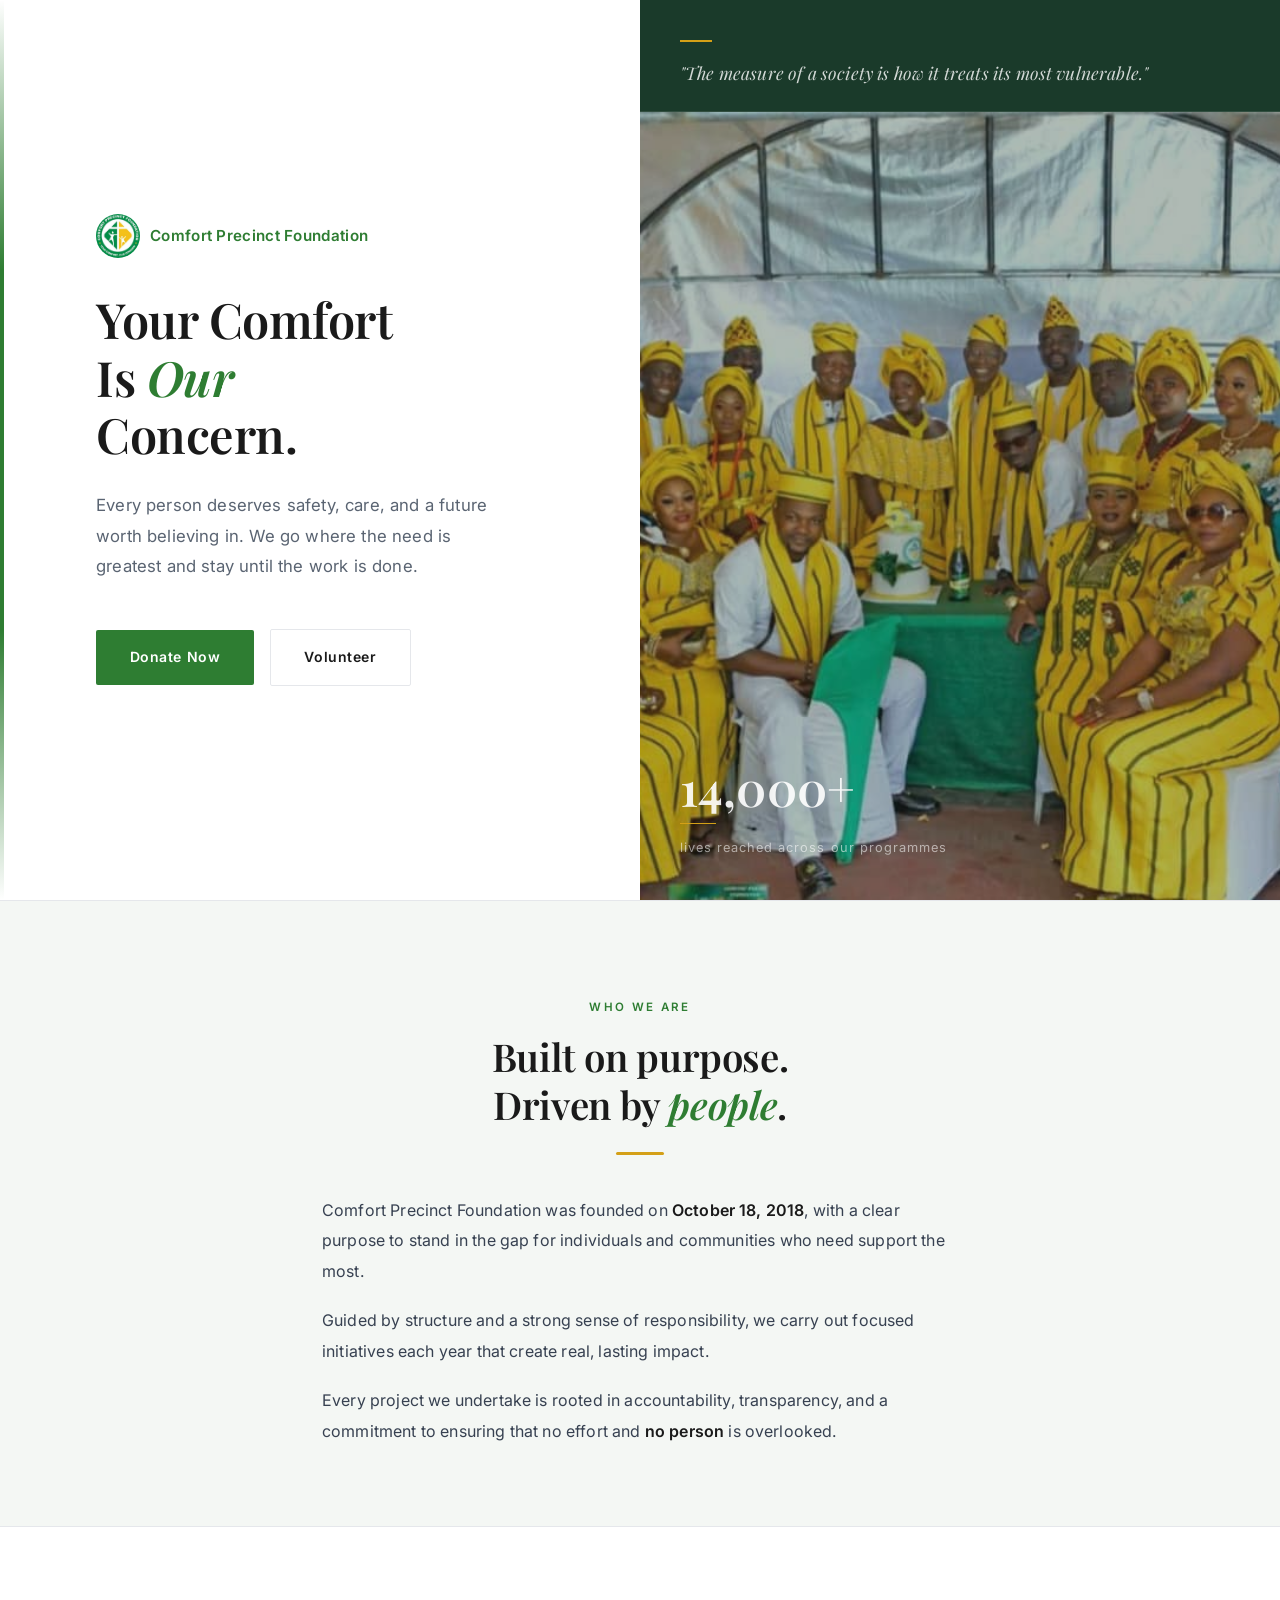
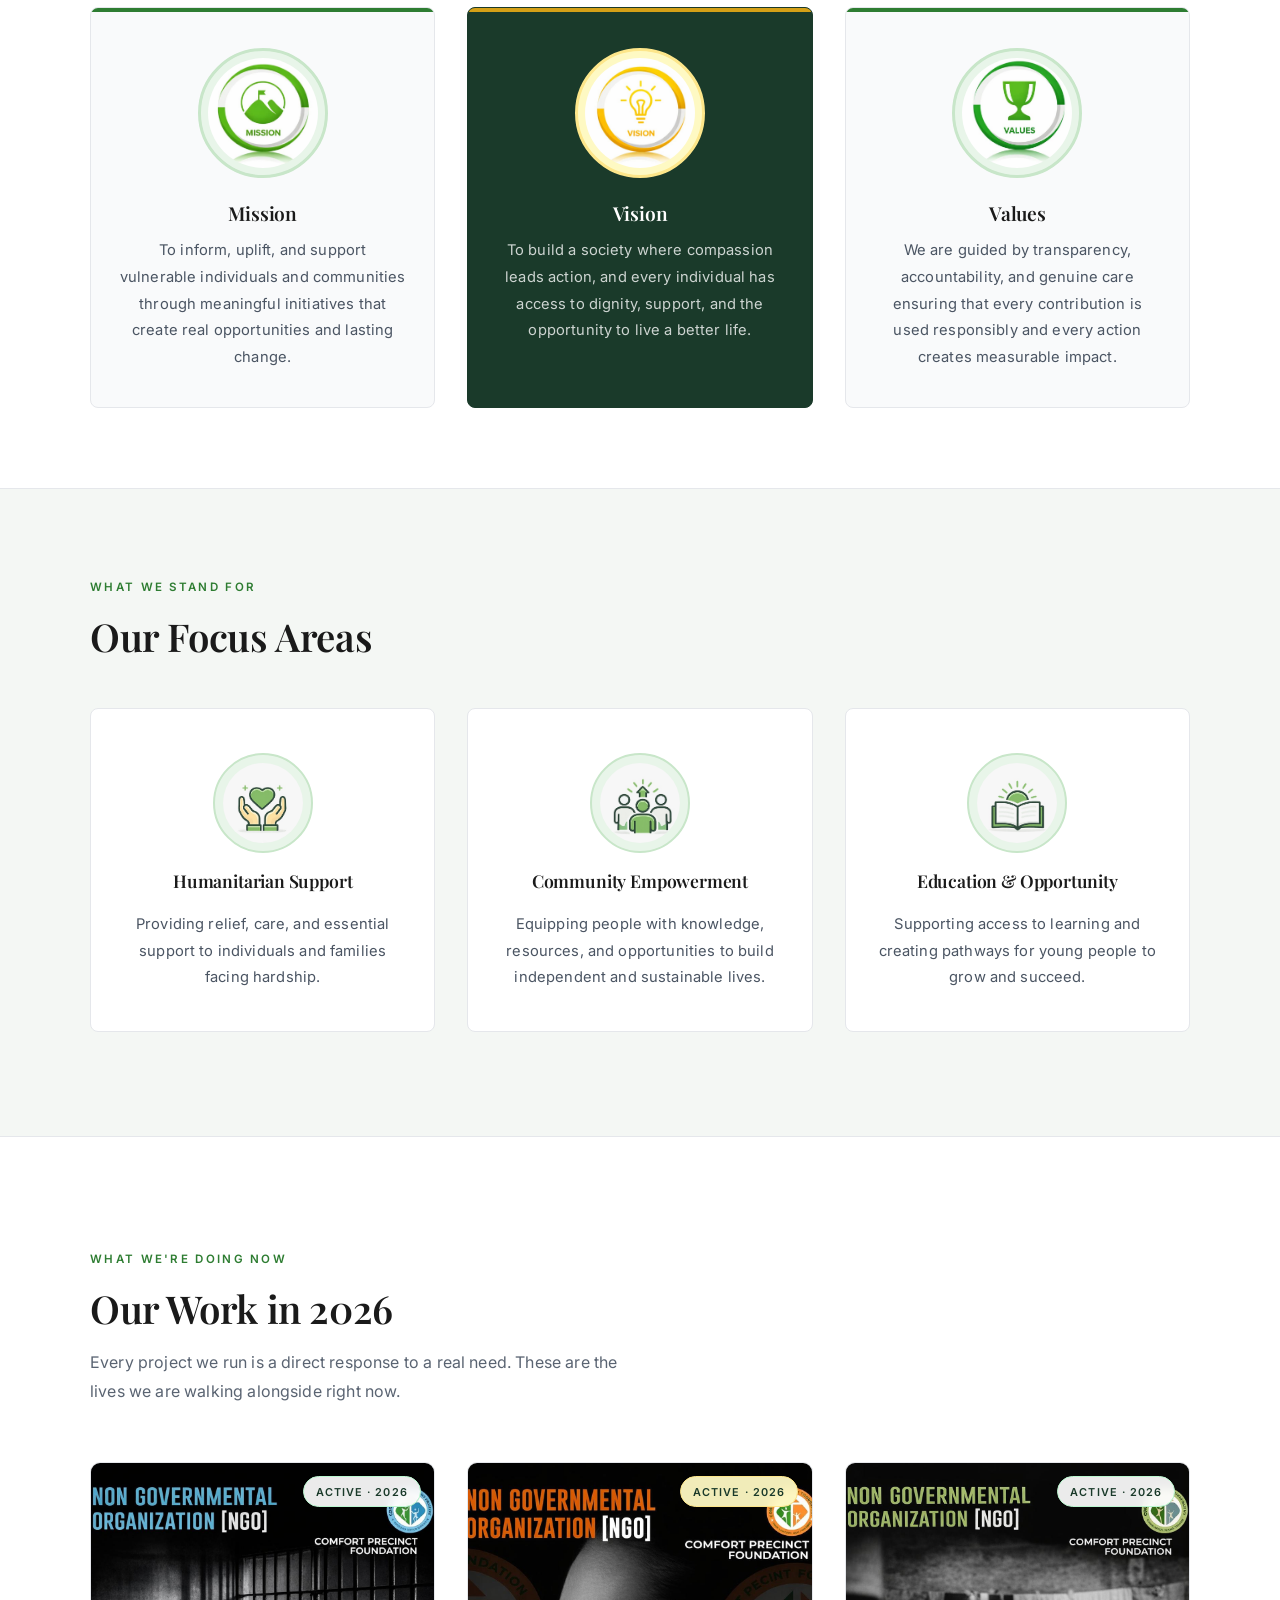
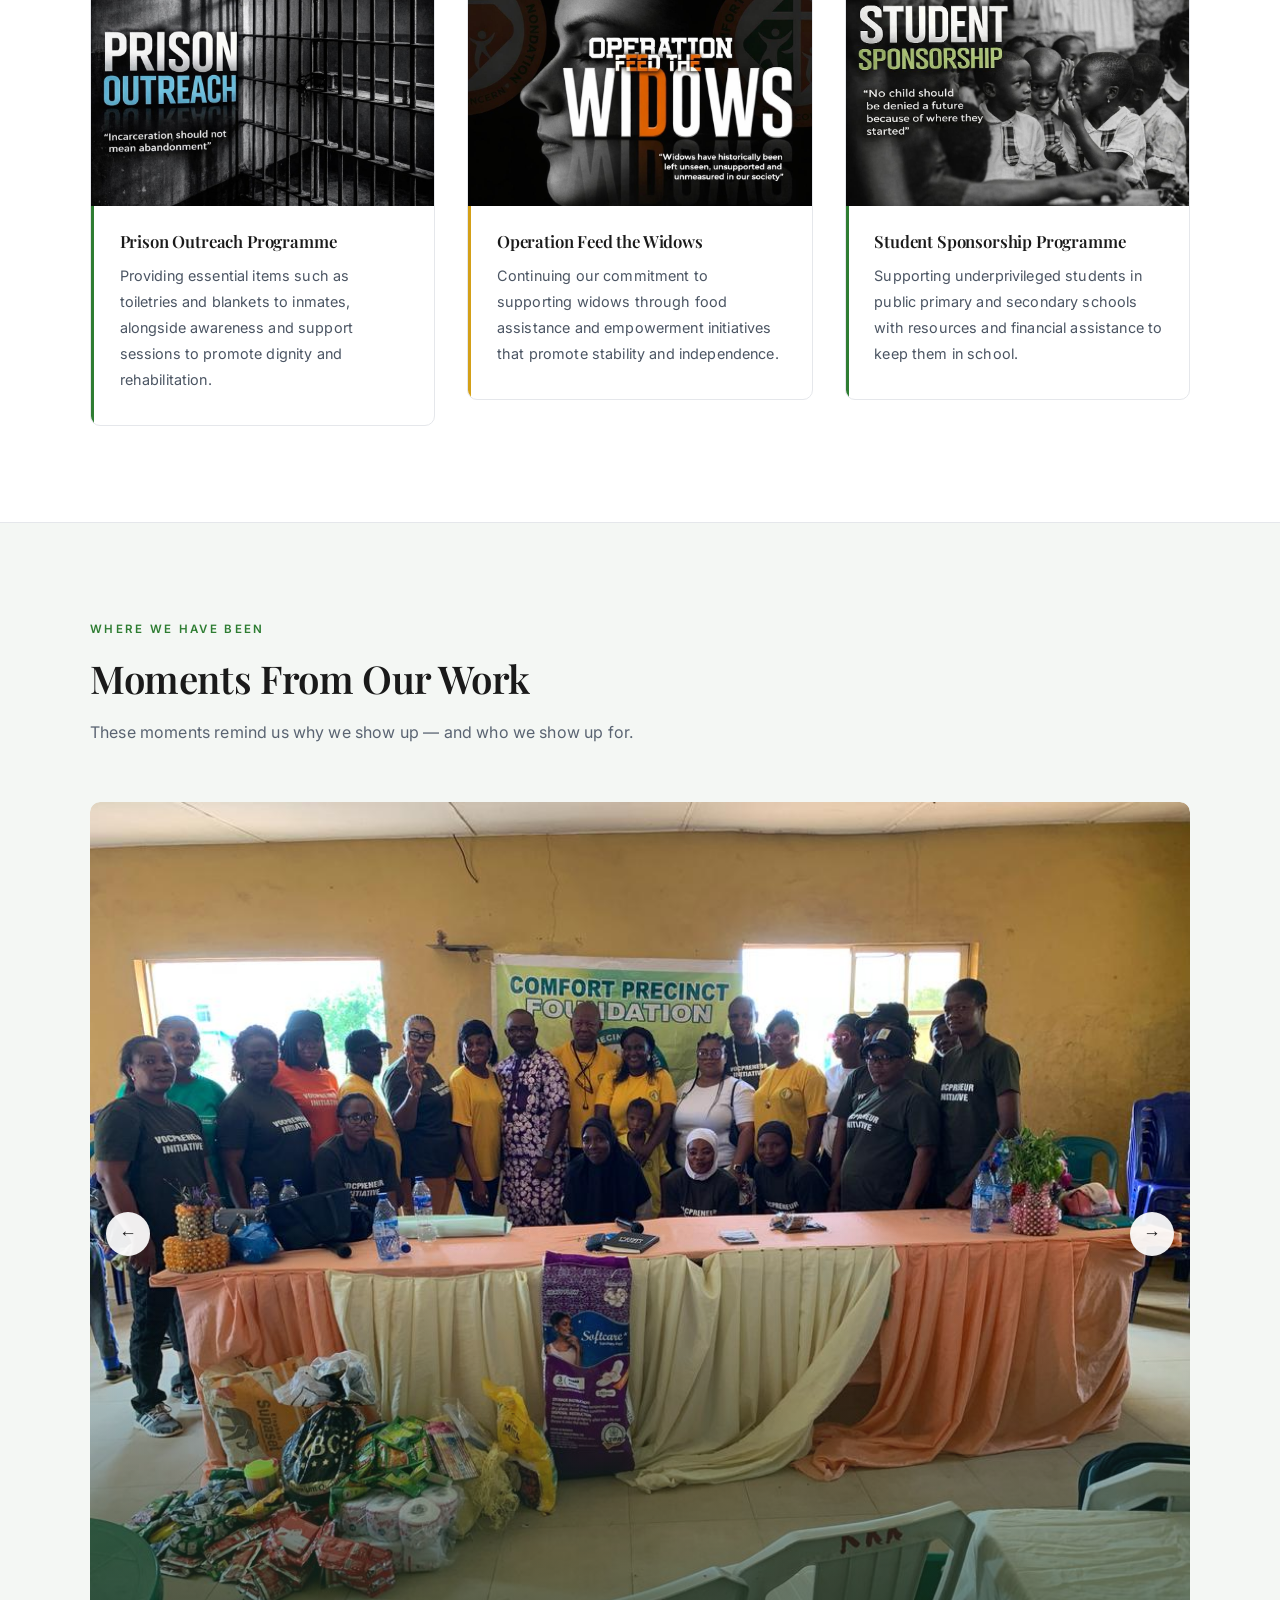
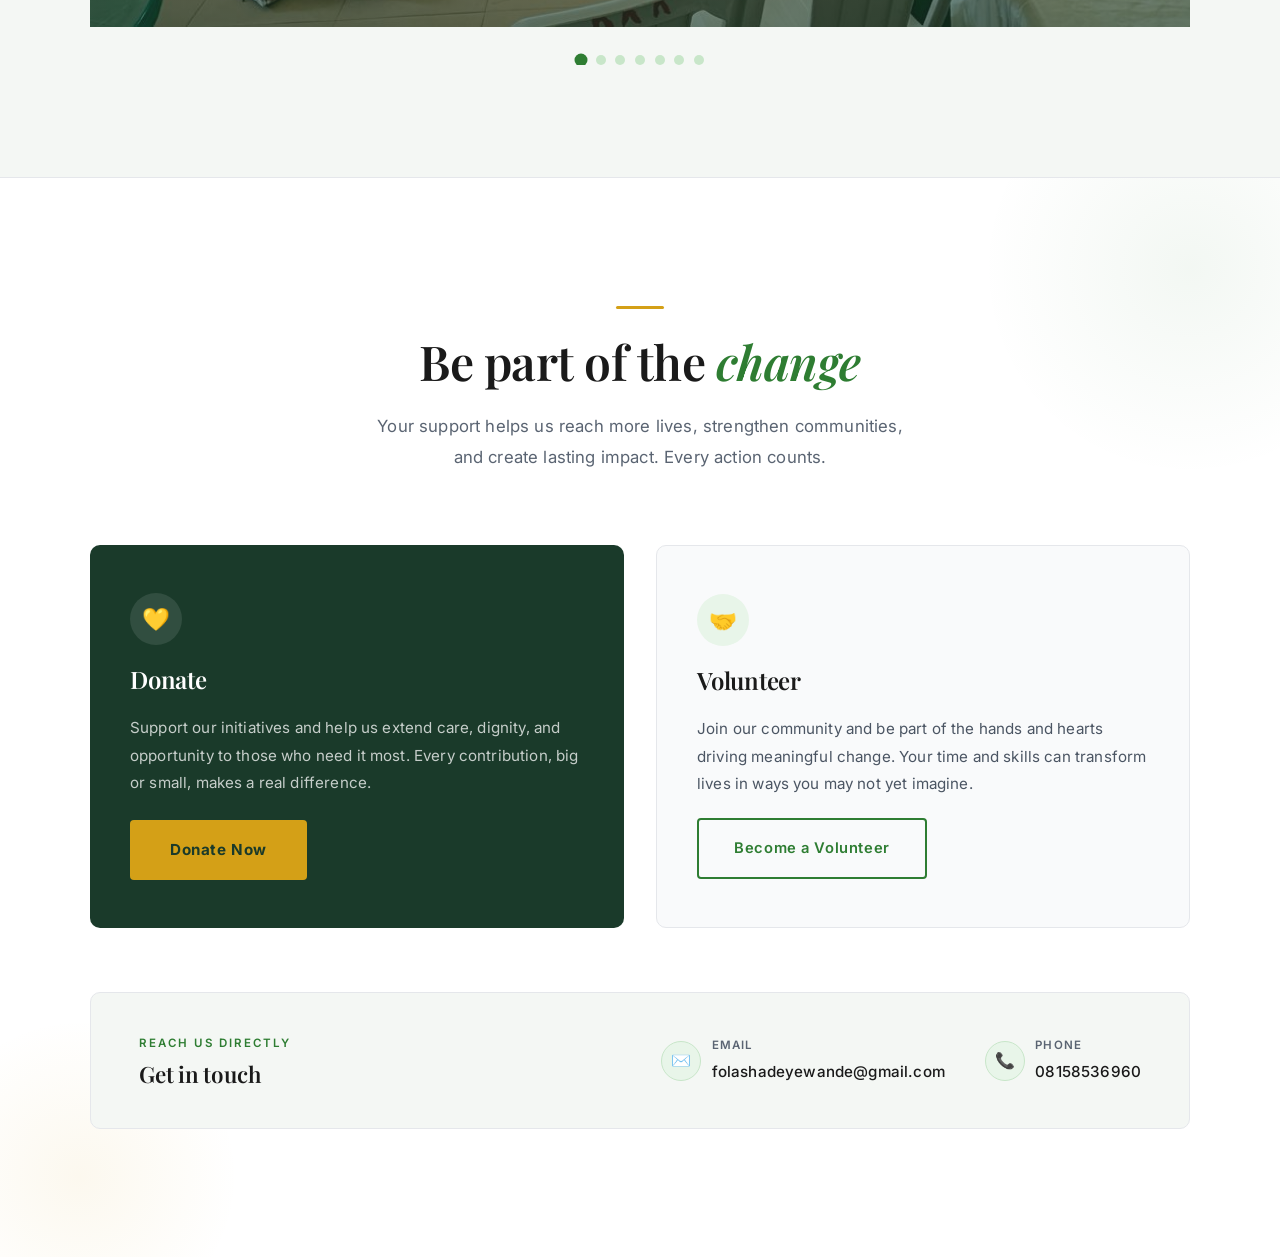
==== index.html @ 4190ee41 "Add files via upload" ====
<!DOCTYPE html>
<html lang="en">
<head>
  <meta charset="UTF-8" />
  <meta name="viewport" content="width=device-width, initial-scale=1.0" />
  <title>Comfort Precinct Organisation</title>

  <!-- Inter for body text (highly readable), Playfair Display for headings -->
  <link href="https://fonts.googleapis.com/css2?family=Inter:wght@300;400;500;600&family=Playfair+Display:wght@400;600&display=swap" rel="stylesheet" />

  <style>

    /* ── RESET ── */
    *, *::before, *::after {
      box-sizing: border-box;
      margin: 0;
      padding: 0;
    }

    /* ── CSS VARIABLES ── */
    :root {
      --cream: #ffffff;
      --charcoal: #1a1a1a;
      --warm-mid: #1a3a2a;
      --terracotta: #2e7d32;
      --terracotta-dark: #1b5e20;
      --muted: #5a6472;
      --border: #e5e7eb;
      --accent-yellow: #d4a017;

      /* Typography scale */
      --font-body: 'Inter', sans-serif;
      --font-heading: 'Playfair Display', serif;
      --body-size: 1rem;
      --body-line: 1.85;
      --body-spacing: 0.01em;
    }

    /* ── BASE TYPOGRAPHY ──
       Global improvement: Inter for all body text,
       better line-height and letter-spacing for readability
    */
    html, body {
      height: 100%;
      font-family: var(--font-body);
      font-size: 16px;
      line-height: var(--body-line);
      letter-spacing: var(--body-spacing);
      background-color: var(--cream);
      color: var(--charcoal);
      -webkit-font-smoothing: antialiased;
      -moz-osx-font-smoothing: grayscale;
    }

    /* All paragraph text across the site */
    p {
      font-family: var(--font-body);
      font-weight: 400;
      line-height: var(--body-line);
      letter-spacing: var(--body-spacing);
    }

    /* All headings keep Playfair for elegance */
    h1, h2, h3, h4 {
      font-family: var(--font-heading);
      line-height: 1.2;
      letter-spacing: -0.01em;
    }


    /* ════════════════════════════════
       HERO SECTION
    ════════════════════════════════ */

    .hero {
      min-height: 100vh;
      display: grid;
      grid-template-columns: 1fr 1fr;
      overflow: hidden;
    }

    .hero__left {
      display: flex;
      flex-direction: column;
      justify-content: center;
      padding: 7rem 5rem 7rem 6rem;
      position: relative;
    }

    .hero__left::before {
      content: '';
      position: absolute;
      top: 0; left: 0;
      width: 4px;
      height: 100%;
      background: linear-gradient(
        to bottom,
        transparent,
        var(--terracotta) 30%,
        var(--terracotta) 70%,
        transparent
      );
    }

    .hero__eyebrow {
      font-family: var(--font-body);
      font-weight: 600;
      font-size: 0.72rem;
      letter-spacing: 0.18em;
      text-transform: uppercase;
      color: var(--terracotta);
      margin-bottom: 1.5rem;
    }

    .hero__headline {
      font-family: var(--font-heading);
      font-weight: 600;
      font-size: clamp(2.2rem, 3.8vw, 3.4rem);
      line-height: 1.18;
      color: var(--charcoal);
      margin-bottom: 1.75rem;
    }

    .hero__headline em {
      font-style: italic;
      color: var(--terracotta);
    }

    .hero__subtext {
      font-family: var(--font-body);
      font-size: 1.05rem;
      font-weight: 400;
      line-height: 1.8;
      color: var(--muted);
      max-width: 420px;
      margin-bottom: 3rem;
    }

    .hero__actions {
      display: flex;
      gap: 1rem;
      flex-wrap: wrap;
      align-items: center;
    }

    .btn {
      display: inline-block;
      font-family: var(--font-body);
      font-weight: 600;
      font-size: 0.875rem;
      letter-spacing: 0.04em;
      text-decoration: none;
      border: none;
      cursor: pointer;
      padding: 0.9rem 2.1rem;
      border-radius: 2px;
      transition: background 0.22s ease, color 0.22s ease, transform 0.18s ease;
    }

    .btn--primary {
      background: var(--terracotta);
      color: #fff;
    }

    .btn--primary:hover {
      background: var(--terracotta-dark);
      transform: translateY(-1px);
    }

    .btn--outline {
      background: transparent;
      color: var(--charcoal);
      border: 1.5px solid var(--border);
    }

    .btn--outline:hover {
      border-color: var(--charcoal);
      transform: translateY(-1px);
    }

    .hero__top {
      display: flex;
      align-items: center;
      gap: 10px;
      margin-bottom: 2rem;
    }

    .hero__logo {
      width: 44px;
      height: 44px;
      object-fit: contain;
      border-radius: 50%;
    }

    .hero__name {
      font-family: var(--font-body);
      font-weight: 600;
      font-size: 0.95rem;
      color: var(--terracotta);
      letter-spacing: 0.02em;
    }

    .hero__right {
      position: relative;
      background: var(--warm-mid);
      overflow: hidden;
      display: flex;
      flex-direction: column;
    }

    .hero__quote {
      position: relative;
      z-index: 3;
      font-family: var(--font-heading);
      font-style: italic;
      font-size: 1.1rem;
      color: rgba(255, 255, 255, 0.8);
      line-height: 1.65;
      padding: 2.5rem 2.5rem 1.5rem 2.5rem;
      border-bottom: 1px solid rgba(255, 255, 255, 0.1);
    }

    .hero__quote::before {
      content: '';
      display: block;
      width: 32px;
      height: 2px;
      background: var(--accent-yellow);
      margin-bottom: 1rem;
    }

    .slider {
      position: relative;
      flex: 1;
      overflow: hidden;
    }

    .slide {
      position: absolute;
      top: 0; left: 0;
      width: 100%;
      height: 100%;
      object-fit: cover;
      opacity: 0;
      transition: opacity 1s ease;
    }

    .slide.active { opacity: 1; }

    .slider::after {
      content: '';
      position: absolute;
      inset: 0;
      background: rgba(26, 58, 42, 0.35);
      z-index: 1;
      pointer-events: none;
    }

    .hero__stat-block {
      position: absolute;
      bottom: 2.5rem;
      left: 2.5rem;
      z-index: 2;
      color: rgba(255, 255, 255, 0.9);
    }

    .hero__stat-number {
      font-family: var(--font-heading);
      font-size: 3rem;
      font-weight: 600;
      line-height: 1;
      display: block;
    }

    .hero__stat-divider {
      width: 36px;
      height: 1.5px;
      background: var(--accent-yellow);
      margin: 0.75rem 0;
    }

    .hero__stat-label {
      font-family: var(--font-body);
      font-size: 0.8rem;
      font-weight: 400;
      letter-spacing: 0.08em;
      color: rgba(255, 255, 255, 0.55);
      display: block;
    }

    @media (max-width: 860px) {
      .hero { grid-template-columns: 1fr; grid-template-rows: auto auto; }
      .hero__left { padding: 5rem 2rem 3.5rem 2.5rem; order: 2; }
      .hero__left::before {
        width: 100%; height: 3px; top: 0;
        background: linear-gradient(to right, transparent, var(--terracotta) 30%, var(--terracotta) 70%, transparent);
      }
      .hero__right { order: 1; min-height: 380px; max-height: 480px; }
      .hero__stat-number { font-size: 2.2rem; }
    }

    @media (max-width: 480px) {
      .hero__left { padding: 3.5rem 1.5rem 3rem 1.75rem; }
      .hero__actions { flex-direction: column; align-items: flex-start; }
      .btn { width: 100%; text-align: center; }
      .hero__right { min-height: 300px; max-height: 360px; }
    }

    @keyframes fadeUp {
      from { opacity: 0; transform: translateY(18px); }
      to   { opacity: 1; transform: translateY(0); }
    }

    .hero__eyebrow  { animation: fadeUp 0.6s ease both; animation-delay: 0.1s; }
    .hero__headline { animation: fadeUp 0.6s ease both; animation-delay: 0.25s; }
    .hero__subtext  { animation: fadeUp 0.6s ease both; animation-delay: 0.4s; }
    .hero__actions  { animation: fadeUp 0.6s ease both; animation-delay: 0.55s; }


    /* ════════════════════════════════
       ABOUT SECTION
    ════════════════════════════════ */

    .about {
      background-color: #f4f7f4;
      border-top: 1px solid var(--border);
    }

    .about__eyebrow {
      font-family: var(--font-body);
      font-weight: 600;
      font-size: 0.72rem;
      letter-spacing: 0.2em;
      text-transform: uppercase;
      color: var(--terracotta);
      margin-bottom: 0.85rem;
    }

    .about__heading {
      font-family: var(--font-heading);
      font-weight: 600;
      font-size: clamp(1.8rem, 3vw, 2.5rem);
      line-height: 1.25;
      color: var(--charcoal);
      margin-bottom: 1.5rem;
    }

    .about__heading em {
      font-style: italic;
      color: var(--terracotta);
    }

    .about__intro-block {
      max-width: 700px;
      margin: 0 auto;
      padding: 6rem 2rem 5rem;
      text-align: center;
    }

    .about__intro-divider {
      width: 48px;
      height: 3px;
      background: var(--accent-yellow);
      margin: 0 auto 2.5rem;
      border-radius: 2px;
    }

    .about__intro-text {
      display: flex;
      flex-direction: column;
      gap: 1.2rem;
      text-align: left;
    }

    .about__intro-text p {
      font-size: 1rem;
      font-weight: 400;
      line-height: 1.9;
      color: #374151;
    }

    .about__intro-text strong {
      font-weight: 600;
      color: var(--charcoal);
    }

    .about__mvv-block {
      background-color: #ffffff;
      border-top: 1px solid var(--border);
      border-bottom: 1px solid var(--border);
      padding: 5rem 4rem;
    }

    .about__mvv-grid {
      max-width: 1100px;
      margin: 0 auto;
      display: grid;
      grid-template-columns: repeat(3, 1fr);
      gap: 2rem;
      align-items: stretch;
    }

    .about__mvv-card {
      display: flex;
      flex-direction: column;
      align-items: center;
      text-align: center;
      background-color: #f9fafb;
      border: 1px solid var(--border);
      border-radius: 8px;
      overflow: hidden;
      padding-bottom: 2.25rem;
      transition: border-color 0.22s ease, transform 0.22s ease, box-shadow 0.22s ease;
    }

    .about__mvv-card:hover {
      border-color: var(--terracotta);
      transform: translateY(-4px);
      box-shadow: 0 8px 24px rgba(46, 125, 50, 0.08);
    }

    .about__mvv-card::before {
      content: '';
      display: block;
      height: 4px;
      background: var(--terracotta);
      width: 100%;
      flex-shrink: 0;
    }

    .about__mvv-card--featured {
      background-color: #1a3a2a;
      border-color: #1a3a2a;
    }

    .about__mvv-card--featured::before { background: var(--accent-yellow); }

    .about__mvv-card--featured .about__mvv-title { color: #ffffff; }

    .about__mvv-card--featured .about__mvv-text {
      color: rgba(255, 255, 255, 0.78);
    }

    .about__card-icon-wrap {
      width: 130px;
      height: 130px;
      border-radius: 50%;
      background-color: #e8f5e9;
      border: 3px solid #c8e6c9;
      display: flex;
      align-items: center;
      justify-content: center;
      flex-shrink: 0;
      overflow: hidden;
      margin-top: 2.25rem;
      margin-bottom: 1.5rem;
      animation: iconFloat 3.5s ease-in-out infinite;
    }

    .about__mvv-card--featured .about__card-icon-wrap {
      background-color: #fef9c3;
      border-color: #fde68a;
    }

    .about__mvv-card:nth-child(1) .about__card-icon-wrap { animation-delay: 0s; }
    .about__mvv-card:nth-child(2) .about__card-icon-wrap { animation-delay: 0.6s; }
    .about__mvv-card:nth-child(3) .about__card-icon-wrap { animation-delay: 1.2s; }

    .about__icon-img {
      width: 110px;
      height: 110px;
      object-fit: cover;
      border-radius: 50%;
      display: block;
    }

    .about__mvv-title {
      font-family: var(--font-heading);
      font-weight: 600;
      font-size: 1.2rem;
      color: var(--charcoal);
      margin-bottom: 0.75rem;
      padding: 0 1.75rem;
    }

    .about__mvv-text {
      font-family: var(--font-body);
      font-size: 0.92rem;
      font-weight: 400;
      line-height: 1.82;
      color: #4b5563;
      padding: 0 1.75rem;
    }

    .about__sectors-block {
      padding: 5.5rem 4rem 6.5rem;
    }

    .about__sectors-header {
      max-width: 1100px;
      margin: 0 auto 3rem;
    }

    .about__sectors-grid {
      max-width: 1100px;
      margin: 0 auto;
      display: grid;
      grid-template-columns: repeat(3, 1fr);
      gap: 2rem;
    }

    .about__sector-card {
      display: flex;
      flex-direction: column;
      align-items: center;
      text-align: center;
      gap: 1.1rem;
      padding: 2.75rem 2rem 2.5rem;
      background-color: #ffffff;
      border: 1px solid var(--border);
      border-radius: 8px;
      transition: border-color 0.22s ease, transform 0.22s ease, box-shadow 0.22s ease;
    }

    .about__sector-card:hover {
      border-color: var(--terracotta);
      transform: translateY(-4px);
      box-shadow: 0 8px 24px rgba(46, 125, 50, 0.08);
    }

    .about__sector-icon-wrap {
      width: 100px;
      height: 100px;
      border-radius: 50%;
      background-color: #e8f5e9;
      border: 2px solid #c8e6c9;
      display: flex;
      align-items: center;
      justify-content: center;
      flex-shrink: 0;
      overflow: hidden;
      animation: iconFloat 3.5s ease-in-out infinite;
    }

    .about__sector-card:nth-child(1) .about__sector-icon-wrap { animation-delay: 0s; }
    .about__sector-card:nth-child(2) .about__sector-icon-wrap { animation-delay: 0.7s; }
    .about__sector-card:nth-child(3) .about__sector-icon-wrap { animation-delay: 1.4s; }

    .about__sector-img {
      width: 80px;
      height: 80px;
      object-fit: cover;
      border-radius: 50%;
    }

    .about__sector-title {
      font-family: var(--font-heading);
      font-weight: 600;
      font-size: 1.1rem;
      color: var(--charcoal);
      line-height: 1.3;
    }

    .about__sector-text {
      font-family: var(--font-body);
      font-size: 0.92rem;
      font-weight: 400;
      line-height: 1.82;
      color: #4b5563;
    }

    @keyframes iconFloat {
      0%   { transform: translateY(0px); }
      50%  { transform: translateY(-8px); }
      100% { transform: translateY(0px); }
    }

    @media (max-width: 900px) {
      .about__mvv-block     { padding: 4rem 2rem; }
      .about__mvv-grid      { grid-template-columns: 1fr; gap: 1.5rem; }
      .about__sectors-block { padding: 4rem 2rem 5rem; }
      .about__sectors-grid  { grid-template-columns: 1fr; gap: 1.5rem; }
      .about__intro-block   { padding: 4rem 1.5rem 3.5rem; }
      .about__sector-card   { align-items: flex-start; text-align: left; }
    }

    @media (max-width: 480px) {
      .about__mvv-block     { padding: 3rem 1.25rem; }
      .about__sectors-block { padding: 3rem 1.25rem 4rem; }
      .about__intro-block   { padding: 3rem 1.25rem; }
      .about__mvv-card      { border-radius: 6px; }
      .about__sector-card   { padding: 2rem 1.5rem; }
      .about__card-icon-wrap { width: 110px; height: 110px; }
      .about__icon-img       { width: 90px; height: 90px; }
    }


    /* ════════════════════════════════
       PROJECTS SECTION
    ════════════════════════════════ */

    .projects__inner {
      max-width: 1100px;
      margin: 0 auto;
    }

    .projects__eyebrow {
      font-family: var(--font-body);
      font-weight: 600;
      font-size: 0.72rem;
      letter-spacing: 0.2em;
      text-transform: uppercase;
      color: var(--terracotta);
      margin-bottom: 0.85rem;
    }

    .projects__heading {
      font-family: var(--font-heading);
      font-weight: 600;
      font-size: clamp(1.8rem, 3vw, 2.5rem);
      line-height: 1.25;
      color: var(--charcoal);
      margin-bottom: 1rem;
    }

    .projects__intro {
      font-family: var(--font-body);
      font-size: 1rem;
      font-weight: 400;
      line-height: 1.8;
      color: var(--muted);
      max-width: 560px;
    }

    .projects__header,
    .projects__past-header {
      margin-bottom: 3.5rem;
    }

    .projects__current {
      background-color: var(--cream);
      padding: 7rem 4rem 6rem;
      border-top: 1px solid var(--border);
    }

    .projects__grid {
      display: grid;
      grid-template-columns: repeat(3, 1fr);
      gap: 2rem;
      align-items: start;
    }

    .project-card {
      display: flex;
      flex-direction: column;
      border-radius: 10px;
      overflow: hidden;
      border: 1px solid var(--border);
      background-color: #ffffff;
      transition: transform 0.25s ease, box-shadow 0.25s ease;
    }

    .project-card:hover {
      transform: translateY(-6px);
      box-shadow: 0 16px 40px rgba(0, 0, 0, 0.12);
    }

    .project-card__poster-wrap {
      position: relative;
      width: 100%;
      aspect-ratio: 1 / 1;
      overflow: hidden;
    }

    .project-card__poster {
      width: 100%;
      height: 100%;
      object-fit: cover;
      object-position: top center;
      display: block;
      transition: transform 0.4s ease;
    }

    .project-card:hover .project-card__poster { transform: scale(1.04); }

    .project-card__badge {
      position: absolute;
      top: 0.85rem;
      right: 0.85rem;
      font-family: var(--font-body);
      font-size: 0.68rem;
      font-weight: 600;
      letter-spacing: 0.1em;
      text-transform: uppercase;
      color: #1a3a2a;
      background-color: rgba(255, 255, 255, 0.92);
      border: 1.5px solid #bbf7d0;
      padding: 0.28rem 0.75rem;
      border-radius: 20px;
      backdrop-filter: blur(4px);
    }

    .project-card__badge--yellow {
      color: #1a3a2a;
      background-color: rgba(254, 249, 195, 0.95);
      border-color: #fde68a;
    }

    .project-card__caption {
      padding: 1.5rem 1.6rem 2rem;
      display: flex;
      flex-direction: column;
      gap: 0.65rem;
      border-left: 3px solid var(--terracotta);
    }

    .project-card--featured .project-card__caption {
      border-left-color: var(--accent-yellow);
    }

    .project-card__title {
      font-family: var(--font-heading);
      font-weight: 600;
      font-size: 1.05rem;
      line-height: 1.35;
      color: var(--charcoal);
    }

    .project-card__desc {
      font-family: var(--font-body);
      font-size: 0.9rem;
      font-weight: 400;
      line-height: 1.8;
      color: #4b5563;
    }

    .projects__past {
      background-color: #f4f7f4;
      padding: 6rem 4rem 7rem;
      border-top: 1px solid var(--border);
    }

    .past-slider {
      position: relative;
      overflow: hidden;
      border-radius: 10px;
    }

    .past-slider__track {
      display: flex;
      transition: transform 0.6s cubic-bezier(0.4, 0, 0.2, 1);
    }

    .past-slide {
      min-width: 100%;
      display: flex;
      flex-direction: column;
    }

    .past-slide__img-wrap {
  width: 100%;
  height: 0;
  padding-bottom: 75%; /* 4:3 ratio — adjusts height relative to width */
  overflow: hidden;
  border-radius: 10px 10px 0 0;
  position: relative;
}

    .past-slide__img-wrap::after {
      content: '';
      position: absolute;
      inset: 0;
      background: linear-gradient(to bottom, transparent 50%, rgba(26, 58, 42, 0.6) 100%);
    }

    .past-slide__img {
  position: absolute;
  top: 0;
  left: 0;
  width: 100%;
  height: 100%;
  object-fit: cover;
  object-position: center center;
  display: block;
  transition: transform 0.6s ease;
}

    .past-slide:hover .past-slide__img { transform: scale(1.03); }

    .past-slide__caption {
      background-color: #ffffff;
      border: 1px solid var(--border);
      border-top: none;
      border-radius: 0 0 10px 10px;
      padding: 1.5rem 2rem;
      font-family: var(--font-heading);
      font-style: italic;
      font-size: 1rem;
      line-height: 1.7;
      color: #374151;
      text-align: center;
    }

    .past-slide__caption::before {
      content: '"';
      font-size: 2.5rem;
      line-height: 0;
      vertical-align: -0.6rem;
      color: var(--accent-yellow);
      margin-right: 0.3rem;
      font-family: var(--font-heading);
    }

    .past-slider__dots {
      display: flex;
      justify-content: center;
      gap: 0.6rem;
      margin-top: 1.75rem;
    }

    .past-dot {
      width: 10px;
      height: 10px;
      border-radius: 50%;
      border: none;
      background-color: #c8e6c9;
      cursor: pointer;
      transition: background-color 0.22s ease, transform 0.22s ease;
      padding: 0;
    }

    .past-dot.active {
      background-color: var(--terracotta);
      transform: scale(1.3);
    }

   .past-slider__arrow {
    position: absolute;
    top: 50%;
    transform: translateY(-50%);
      width: 44px;
      height: 44px;
      border-radius: 50%;
      border: none;
      background-color: rgba(255, 255, 255, 0.92);
      color: var(--charcoal);
      font-size: 1.1rem;
      cursor: pointer;
      display: flex;
      align-items: center;
      justify-content: center;
      box-shadow: 0 2px 12px rgba(0, 0, 0, 0.12);
      transition: background-color 0.2s ease, transform 0.2s ease;
      z-index: 2;
    }

   .past-slider__arrow:hover {
  background-color: var(--terracotta);
  color: #ffffff;
  transform: translateY(-50%) scale(1.08);
}

    .past-slider__arrow--prev { left: 1rem; }
    .past-slider__arrow--next { right: 1rem; }

    @media (max-width: 860px) {
  .projects__current { padding: 5rem 2.5rem 4rem; }
  .projects__past    { padding: 4rem 2.5rem 5rem; }
  .projects__grid    { grid-template-columns: 1fr 1fr; gap: 1.5rem; }
  /* padding-bottom controls the ratio — no fixed height needed */
  .past-slide__img-wrap { padding-bottom: 70%; }
}

@media (max-width: 600px) {
  .projects__current { padding: 4rem 1.5rem 3rem; }
  .projects__past    { padding: 3.5rem 1.5rem 4rem; }
  .projects__grid    { grid-template-columns: 1fr; }
  .past-slide__img-wrap { padding-bottom: 80%; }
  .past-slide__caption  { font-size: 0.92rem; padding: 1.25rem; }
  .past-slider__arrow   { display: none; }
}


    /* ════════════════════════════════
       CTA SECTION — "Be part of the change"
       Final section of the homepage.
       Warm, human, clear invitation to act.
    ════════════════════════════════ */

    .cta {
      background-color: #ffffff;
      border-top: 1px solid var(--border);
      padding: 8rem 4rem;
      position: relative;
      overflow: hidden;
    }

    /*
      Subtle background shape — a very soft green circle
      in the top-right corner. Adds warmth without distraction.
    */
    .cta::before {
      content: '';
      position: absolute;
      top: -120px;
      right: -120px;
      width: 420px;
      height: 420px;
      border-radius: 50%;
      background: radial-gradient(circle, rgba(46, 125, 50, 0.06) 0%, transparent 70%);
      pointer-events: none;
    }

    /* Second soft shape — bottom left */
    .cta::after {
      content: '';
      position: absolute;
      bottom: -80px;
      left: -80px;
      width: 320px;
      height: 320px;
      border-radius: 50%;
      background: radial-gradient(circle, rgba(212, 160, 23, 0.07) 0%, transparent 70%);
      pointer-events: none;
    }

    .cta__inner {
      max-width: 1100px;
      margin: 0 auto;
      position: relative;
      z-index: 1;
    }

    /* ── TOP: Headline and intro ── */
    .cta__header {
      text-align: center;
      margin-bottom: 4.5rem;
    }

    /* Yellow bar above headline — matches other section dividers */
    .cta__divider {
      width: 48px;
      height: 3px;
      background: var(--accent-yellow);
      margin: 0 auto 1.5rem;
      border-radius: 2px;
    }

    .cta__headline {
      font-family: var(--font-heading);
      font-weight: 600;
      font-size: clamp(2rem, 4vw, 3rem);
      line-height: 1.2;
      color: var(--charcoal);
      margin-bottom: 1.25rem;
    }

    /* "change" in green italic — ties to site's voice */
    .cta__headline em {
      font-style: italic;
      color: var(--terracotta);
    }

    .cta__subtext {
      font-family: var(--font-body);
      font-size: 1.05rem;
      font-weight: 400;
      line-height: 1.85;
      color: var(--muted);
      max-width: 540px;
      margin: 0 auto;
    }

    /* ── ACTION BLOCKS: Donate + Volunteer ── */
    .cta__actions {
      display: grid;
      grid-template-columns: 1fr 1fr;
      gap: 2rem;
      margin-bottom: 4rem;
    }

    /* Base action block */
    .cta__block {
      border-radius: 10px;
      padding: 3rem 2.5rem;
      display: flex;
      flex-direction: column;
      gap: 1.25rem;
      transition: transform 0.25s ease, box-shadow 0.25s ease;
    }

    .cta__block:hover {
      transform: translateY(-4px);
      box-shadow: 0 12px 32px rgba(0, 0, 0, 0.09);
    }

    /*
      DONATE block — dark green background.
      Most visually prominent — this is the primary action.
    */
    .cta__block--donate {
      background-color: var(--warm-mid);
      border: none;
    }

    .cta__block--donate .cta__block-icon {
      background-color: rgba(255, 255, 255, 0.1);
      color: var(--accent-yellow);
    }

    .cta__block--donate .cta__block-title {
      color: #ffffff;
    }

    .cta__block--donate .cta__block-text {
      color: rgba(255, 255, 255, 0.75);
    }

    /*
      VOLUNTEER block — light card with green border.
      Secondary action — supportive, not competing.
    */
    .cta__block--volunteer {
      background-color: #f9fafb;
      border: 1.5px solid var(--border);
    }

    .cta__block--volunteer .cta__block-icon {
      background-color: #e8f5e9;
      color: var(--terracotta);
    }

    .cta__block--volunteer .cta__block-title {
      color: var(--charcoal);
    }

    .cta__block--volunteer .cta__block-text {
      color: #4b5563;
    }

    /* Icon badge at the top of each block */
    .cta__block-icon {
      width: 52px;
      height: 52px;
      border-radius: 50%;
      display: flex;
      align-items: center;
      justify-content: center;
      font-size: 1.4rem;
      flex-shrink: 0;
    }

    .cta__block-title {
      font-family: var(--font-heading);
      font-weight: 600;
      font-size: 1.5rem;
      line-height: 1.2;
    }

    .cta__block-text {
      font-family: var(--font-body);
      font-size: 0.95rem;
      font-weight: 400;
      line-height: 1.82;
      flex-grow: 1;
    }

    /* ── CTA BUTTONS ── */

    /* Donate button — large, bold, strong green */
    .cta__btn-donate {
      display: inline-block;
      font-family: var(--font-body);
      font-weight: 700;
      font-size: 0.95rem;
      letter-spacing: 0.04em;
      text-decoration: none;
      text-align: center;
      padding: 1rem 2.5rem;
      border-radius: 4px;
      border: none;
      cursor: pointer;
      background-color: var(--accent-yellow);
      color: #1a3a2a;
      align-self: flex-start;
      transition: background-color 0.22s ease, transform 0.18s ease, box-shadow 0.22s ease;
    }

    .cta__btn-donate:hover {
      background-color: #c49010;
      transform: translateY(-2px);
      box-shadow: 0 6px 20px rgba(212, 160, 23, 0.4);
    }

    /* Volunteer button — outline style, green border */
    .cta__btn-volunteer {
      display: inline-block;
      font-family: var(--font-body);
      font-weight: 600;
      font-size: 0.92rem;
      letter-spacing: 0.04em;
      text-decoration: none;
      text-align: center;
      padding: 0.95rem 2.2rem;
      border-radius: 4px;
      border: 2px solid var(--terracotta);
      background: transparent;
      color: var(--terracotta);
      align-self: flex-start;
      cursor: pointer;
      transition: background-color 0.22s ease, color 0.22s ease, transform 0.18s ease;
    }

    .cta__btn-volunteer:hover {
      background-color: var(--terracotta);
      color: #ffffff;
      transform: translateY(-2px);
    }

    /* ── CONTACT STRIP ── */
    .cta__contact {
      background-color: #f4f7f4;
      border: 1px solid var(--border);
      border-radius: 10px;
      padding: 2.5rem 3rem;
      display: flex;
      align-items: center;
      justify-content: space-between;
      gap: 2rem;
      flex-wrap: wrap;
    }

    .cta__contact-left {
      display: flex;
      flex-direction: column;
      gap: 0.4rem;
    }

    .cta__contact-label {
      font-family: var(--font-body);
      font-weight: 600;
      font-size: 0.72rem;
      letter-spacing: 0.18em;
      text-transform: uppercase;
      color: var(--terracotta);
    }

    .cta__contact-title {
      font-family: var(--font-heading);
      font-weight: 600;
      font-size: 1.4rem;
      color: var(--charcoal);
      line-height: 1.2;
    }

    /* Contact details — email and phone side by side */
    .cta__contact-details {
      display: flex;
      gap: 2.5rem;
      flex-wrap: wrap;
      align-items: center;
    }

    .cta__contact-item {
      display: flex;
      align-items: center;
      gap: 0.65rem;
    }

    /* Icon circle for each contact detail */
    .cta__contact-icon {
      width: 40px;
      height: 40px;
      border-radius: 50%;
      background-color: #e8f5e9;
      border: 1.5px solid #c8e6c9;
      display: flex;
      align-items: center;
      justify-content: center;
      font-size: 1rem;
      flex-shrink: 0;
    }

    .cta__contact-info {
      display: flex;
      flex-direction: column;
      gap: 0.1rem;
    }

    .cta__contact-type {
      font-family: var(--font-body);
      font-size: 0.72rem;
      font-weight: 600;
      letter-spacing: 0.1em;
      text-transform: uppercase;
      color: var(--muted);
    }

    .cta__contact-value {
      font-family: var(--font-body);
      font-size: 0.95rem;
      font-weight: 500;
      color: var(--charcoal);
      text-decoration: none;
      transition: color 0.2s ease;
    }

    .cta__contact-value:hover {
      color: var(--terracotta);
    }

    /* ── CTA Responsive ── */
    @media (max-width: 860px) {
      .cta { padding: 6rem 2.5rem; }
      .cta__actions { grid-template-columns: 1fr; gap: 1.5rem; }
      .cta__contact { padding: 2rem; }
      .cta__contact-details { gap: 1.5rem; }
    }

    @media (max-width: 560px) {
      .cta { padding: 4.5rem 1.5rem; }
      .cta__header { margin-bottom: 3rem; }
      .cta__block  { padding: 2.25rem 1.75rem; }
      .cta__btn-donate,
      .cta__btn-volunteer { width: 100%; text-align: center; }
      .cta__contact { flex-direction: column; align-items: flex-start; }
      .cta__contact-details { flex-direction: column; gap: 1rem; }
    }

  </style>
</head>
<body>

  <!-- ════════════════════════════════
       HERO SECTION
  ════════════════════════════════ -->
  <section class="hero" role="banner">

    <div class="hero__left">
      <div class="hero__top">
        <img src="images/WhatsApp Image 2026-04-01 at 20.40.00 (1).jpeg" alt="Comfort Precinct Logo" class="hero__logo">
        <span class="hero__name">Comfort Precinct Foundation</span>
      </div>

      <h1 class="hero__headline">
        Your Comfort<br>
        Is <em>Our</em><br>
        Concern.
      </h1>

      <p class="hero__subtext">
        Every person deserves safety, care, and a future worth believing in.
        We go where the need is greatest and stay until the work is done.
      </p>

      <div class="hero__actions">
        <a href=https://paystack.shop/pay/zm4t6nlldg class="btn btn--primary">Donate Now</a>
        <a href="#volunteer" class="btn btn--outline">Volunteer</a>
      </div>
    </div>

    <div class="hero__right" aria-hidden="true">
      <blockquote class="hero__quote">
        "The measure of a society is how it treats its most vulnerable."
      </blockquote>

      <div class="slider">
        <img src="images/WhatsApp Image 2026-04-01 at 20.42.00 (2).jpeg" class="slide active" alt="Comfort Precinct in action">
        <img src="images/WhatsApp Image 2026-04-01 at 20.39.55 (2).jpeg" class="slide" alt="Community outreach">
        <img src="images/WhatsApp Image 2026-04-01 at 20.39.59 (1).jpeg" class="slide" alt="Education initiative">

        <div class="hero__stat-block">
          <span class="hero__stat-number">14,000+</span>
          <div class="hero__stat-divider"></div>
          <span class="hero__stat-label">lives reached across our programmes</span>
        </div>
      </div>
    </div>

  </section>


  <!-- ════════════════════════════════
       ABOUT SECTION
  ════════════════════════════════ -->
  <section class="about" id="about">

    <div class="about__intro-block">
      <p class="about__eyebrow">Who We Are</p>
      <h2 class="about__heading">Built on purpose.<br>Driven by <em>people</em>.</h2>
      <div class="about__intro-divider"></div>
      <div class="about__intro-text">
        <p>Comfort Precinct Foundation was founded on <strong>October 18, 2018</strong>, with a clear purpose to stand in the gap for individuals and communities who need support the most.</p>
        <p>Guided by structure and a strong sense of responsibility, we carry out focused initiatives each year that create real, lasting impact.</p>
        <p>Every project we undertake is rooted in accountability, transparency, and a commitment to ensuring that no effort and <strong>no person</strong> is overlooked.</p>
      </div>
    </div>

    <div class="about__mvv-block">
      <div class="about__mvv-grid">

        <div class="about__mvv-card">
          <div class="about__card-icon-wrap">
            <img src="images/mission.jpeg" alt="Mission" class="about__icon-img" />
          </div>
          <h3 class="about__mvv-title">Mission</h3>
          <p class="about__mvv-text">To inform, uplift, and support vulnerable individuals and communities through meaningful initiatives that create real opportunities and lasting change.</p>
        </div>

        <div class="about__mvv-card about__mvv-card--featured">
          <div class="about__card-icon-wrap">
            <img src="images/vision.jpeg" alt="Vision" class="about__icon-img" />
          </div>
          <h3 class="about__mvv-title">Vision</h3>
          <p class="about__mvv-text">To build a society where compassion leads action, and every individual has access to dignity, support, and the opportunity to live a better life.</p>
        </div>

        <div class="about__mvv-card">
          <div class="about__card-icon-wrap">
            <img src="images/values.jpeg" alt="Values" class="about__icon-img" />
          </div>
          <h3 class="about__mvv-title">Values</h3>
          <p class="about__mvv-text">We are guided by transparency, accountability, and genuine care ensuring that every contribution is used responsibly and every action creates measurable impact.</p>
        </div>

      </div>
    </div>

    <div class="about__sectors-block">
      <div class="about__sectors-header">
        <p class="about__eyebrow">What We Stand For</p>
        <h2 class="about__heading">Our Focus Areas</h2>
      </div>

      <div class="about__sectors-grid">

        <div class="about__sector-card">
          <div class="about__sector-icon-wrap">
            <img src="images/humanitarian.png.jpg" alt="Humanitarian Support" class="about__sector-img" />
          </div>
          <h3 class="about__sector-title">Humanitarian Support</h3>
          <p class="about__sector-text">Providing relief, care, and essential support to individuals and families facing hardship.</p>
        </div>

        <div class="about__sector-card">
          <div class="about__sector-icon-wrap">
            <img src="images/empowerment.png.jpg" alt="Community Empowerment" class="about__sector-img" />
          </div>
          <h3 class="about__sector-title">Community Empowerment</h3>
          <p class="about__sector-text">Equipping people with knowledge, resources, and opportunities to build independent and sustainable lives.</p>
        </div>

        <div class="about__sector-card">
          <div class="about__sector-icon-wrap">
            <img src="images/education.png.jpg" alt="Education & Opportunity" class="about__sector-img" />
          </div>
          <h3 class="about__sector-title">Education &amp; Opportunity</h3>
          <p class="about__sector-text">Supporting access to learning and creating pathways for young people to grow and succeed.</p>
        </div>

      </div>
    </div>

  </section>


  <!-- ════════════════════════════════
       PROJECTS SECTION
  ════════════════════════════════ -->
  <section class="projects" id="projects">

    <div class="projects__current">
      <div class="projects__inner">

        <div class="projects__header">
          <p class="projects__eyebrow">What We're Doing Now</p>
          <h2 class="projects__heading">Our Work in 2026</h2>
          <p class="projects__intro">
            Every project we run is a direct response to a real need.
            These are the lives we are walking alongside right now.
          </p>
        </div>

        <div class="projects__grid">

          <div class="project-card">
            <div class="project-card__poster-wrap">
              <img src="images/prisoner.jpeg" alt="Prison Outreach Programme" class="project-card__poster" />
              <span class="project-card__badge">Active · 2026</span>
            </div>
            <div class="project-card__caption">
              <h3 class="project-card__title">Prison Outreach Programme</h3>
              <p class="project-card__desc">
                Providing essential items such as toiletries and blankets to inmates, alongside awareness and support sessions to promote dignity and rehabilitation.
              </p>
            </div>
          </div>

          <div class="project-card project-card--featured">
            <div class="project-card__poster-wrap">
              <img src="images/widows.jpeg" alt="Operation Feed the Widows" class="project-card__poster" />
              <span class="project-card__badge project-card__badge--yellow">Active · 2026</span>
            </div>
            <div class="project-card__caption">
              <h3 class="project-card__title">Operation Feed the Widows</h3>
              <p class="project-card__desc">
                Continuing our commitment to supporting widows through food assistance and empowerment initiatives that promote stability and independence.
              </p>
            </div>
          </div>

          <div class="project-card">
            <div class="project-card__poster-wrap">
              <img src="images/students.jpeg" alt="Student Sponsorship Programme" class="project-card__poster" />
              <span class="project-card__badge">Active · 2026</span>
            </div>
            <div class="project-card__caption">
              <h3 class="project-card__title">Student Sponsorship Programme</h3>
              <p class="project-card__desc">
                Supporting underprivileged students in public primary and secondary schools with resources and financial assistance to keep them in school.
              </p>
            </div>
          </div>

        </div>
      </div>
    </div>

    <div class="projects__past">
      <div class="projects__inner">

        <div class="projects__past-header">
          <p class="projects__eyebrow">Where We Have Been</p>
          <h2 class="projects__heading">Moments From Our Work</h2>
          <p class="projects__intro">
            These moments remind us why we show up — and who we show up for.
          </p>
        </div>

        <div class="past-slider">
          <div class="past-slider__track" id="pastTrack">

            <div class="past-slide">
              <div class="past-slide__img-wrap">
                <img src="images/a.jpeg" class="past-slide__img" />
              </div>
              
            </div>

            <div class="past-slide">
              <div class="past-slide__img-wrap">
                <img src="images/b.jpeg" class="past-slide__img" />
              </div>
              
            </div>

            <div class="past-slide">
              <div class="past-slide__img-wrap">
                <img src="images/c.jpeg" class="past-slide__img" />
              </div>
              
            </div>

             <div class="past-slide">
              <div class="past-slide__img-wrap">
                <img src="images/d.jpeg" class="past-slide__img" />
              </div>
              
            </div>\

            <div class="past-slide">
              <div class="past-slide__img-wrap">
                <img src="images/f.jpeg" class="past-slide__img" />
              </div>
              
            </div>

            <div class="past-slide">
              <div class="past-slide__img-wrap">
                <img src="images/h.jpeg" class="past-slide__img" />
              </div>
              
            </div>

             <div class="past-slide">
              <div class="past-slide__img-wrap">
                <img src="images/i.jpeg" class="past-slide__img" />
              </div>
              
            </div>


          </div>

          <div class="past-slider__dots" id="pastDots">
            <button class="past-dot active" aria-label="Slide 1"></button>
            <button class="past-dot" aria-label="Slide 2"></button>
            <button class="past-dot" aria-label="Slide 3"></button>
            <button class="past-dot" aria-label="Slide 4"></button>
            <button class="past-dot" aria-label="Slide 5"></button>
            <button class="past-dot" aria-label="Slide 6"></button>
            <button class="past-dot" aria-label="Slide 7"></button>
          </div>

          <button class="past-slider__arrow past-slider__arrow--prev" id="pastPrev" aria-label="Previous">&#8592;</button>
          <button class="past-slider__arrow past-slider__arrow--next" id="pastNext" aria-label="Next">&#8594;</button>
        </div>

      </div>
    </div>

  </section>


  <!-- ════════════════════════════════
       CTA SECTION
       Final section — warm invitation to act.
       Donate, Volunteer, and Contact.
  ════════════════════════════════ -->
  <section class="cta" id="donate">
    <div class="cta__inner">

      <!-- Headline and intro -->
      <div class="cta__header">
        <div class="cta__divider"></div>
        <h2 class="cta__headline">Be part of the <em>change</em></h2>
        <p class="cta__subtext">
          Your support helps us reach more lives, strengthen communities,
          and create lasting impact. Every action counts.
        </p>
      </div>

      <!-- Donate + Volunteer blocks -->
      <div class="cta__actions">

        <!-- DONATE — primary, dark green card -->
        <div class="cta__block cta__block--donate">
          <div class="cta__block-icon">💛</div>
          <h3 class="cta__block-title">Donate</h3>
          <p class="cta__block-text">
            Support our initiatives and help us extend care, dignity,
            and opportunity to those who need it most. Every contribution,
            big or small, makes a real difference.
          </p>
          <a href="mailto:folashadeyewande@gmail.com?subject=Donation Enquiry" class="cta__btn-donate">
            Donate Now
          </a>
        </div>

        <!-- VOLUNTEER — secondary, light card -->
        <div class="cta__block cta__block--volunteer" id="volunteer">
          <div class="cta__block-icon">🤝</div>
          <h3 class="cta__block-title">Volunteer</h3>
          <p class="cta__block-text">
            Join our community and be part of the hands and hearts
            driving meaningful change. Your time and skills can
            transform lives in ways you may not yet imagine.
          </p>
          <a href="mailto:folashadeyewande@gmail.com?subject=Volunteer Enquiry" class="cta__btn-volunteer">
            Become a Volunteer
          </a>
        </div>

      </div>

      <!-- Contact strip -->
      <div class="cta__contact">

        <div class="cta__contact-left">
          <span class="cta__contact-label">Reach us directly</span>
          <h3 class="cta__contact-title">Get in touch</h3>
        </div>

        <div class="cta__contact-details">

          <!-- Email -->
          <div class="cta__contact-item">
            <div class="cta__contact-icon">✉️</div>
            <div class="cta__contact-info">
              <span class="cta__contact-type">Email</span>
              <a href="mailto:folashadeyewande@gmail.com" class="cta__contact-value">
                folashadeyewande@gmail.com
              </a>
            </div>
          </div>

          <!-- Phone -->
          <div class="cta__contact-item">
            <div class="cta__contact-icon">📞</div>
            <div class="cta__contact-info">
              <span class="cta__contact-type">Phone</span>
              <a href="tel:+2348158536960" class="cta__contact-value">
                08158536960
              </a>
            </div>
          </div>

        </div>
      </div>

    </div>
  </section>


  <!-- ════════════════════════════════
       JAVASCRIPT
  ════════════════════════════════ -->
  <script>

    // ── HERO SLIDER ──
    const slides = document.querySelectorAll(".slide");
    let currentIndex = 0;

    function showNextSlide() {
      slides[currentIndex].classList.remove("active");
      currentIndex = (currentIndex + 1) % slides.length;
      slides[currentIndex].classList.add("active");
    }

    setInterval(showNextSlide, 4000);


    // ── PAST PROJECTS SLIDER ──
    const track       = document.getElementById("pastTrack");
    const dots        = document.querySelectorAll(".past-dot");
    const prevBtn     = document.getElementById("pastPrev");
    const nextBtn     = document.getElementById("pastNext");
    const totalSlides = dots.length;
    let pastIndex     = 0;
    let autoTimer;

    function goToSlide(index) {
      pastIndex = (index + totalSlides) % totalSlides;
      track.style.transform = `translateX(-${pastIndex * 100}%)`;
      dots.forEach(d => d.classList.remove("active"));
      dots[pastIndex].classList.add("active");
    }

    function startAuto() {
      autoTimer = setInterval(() => goToSlide(pastIndex + 1), 5000);
    }

    function resetAuto() {
      clearInterval(autoTimer);
      startAuto();
    }

    prevBtn.addEventListener("click", () => { goToSlide(pastIndex - 1); resetAuto(); });
    nextBtn.addEventListener("click", () => { goToSlide(pastIndex + 1); resetAuto(); });
    dots.forEach((dot, i) => {
      dot.addEventListener("click", () => { goToSlide(i); resetAuto(); });
    });

    startAuto();

  </script>

</body>
</html>
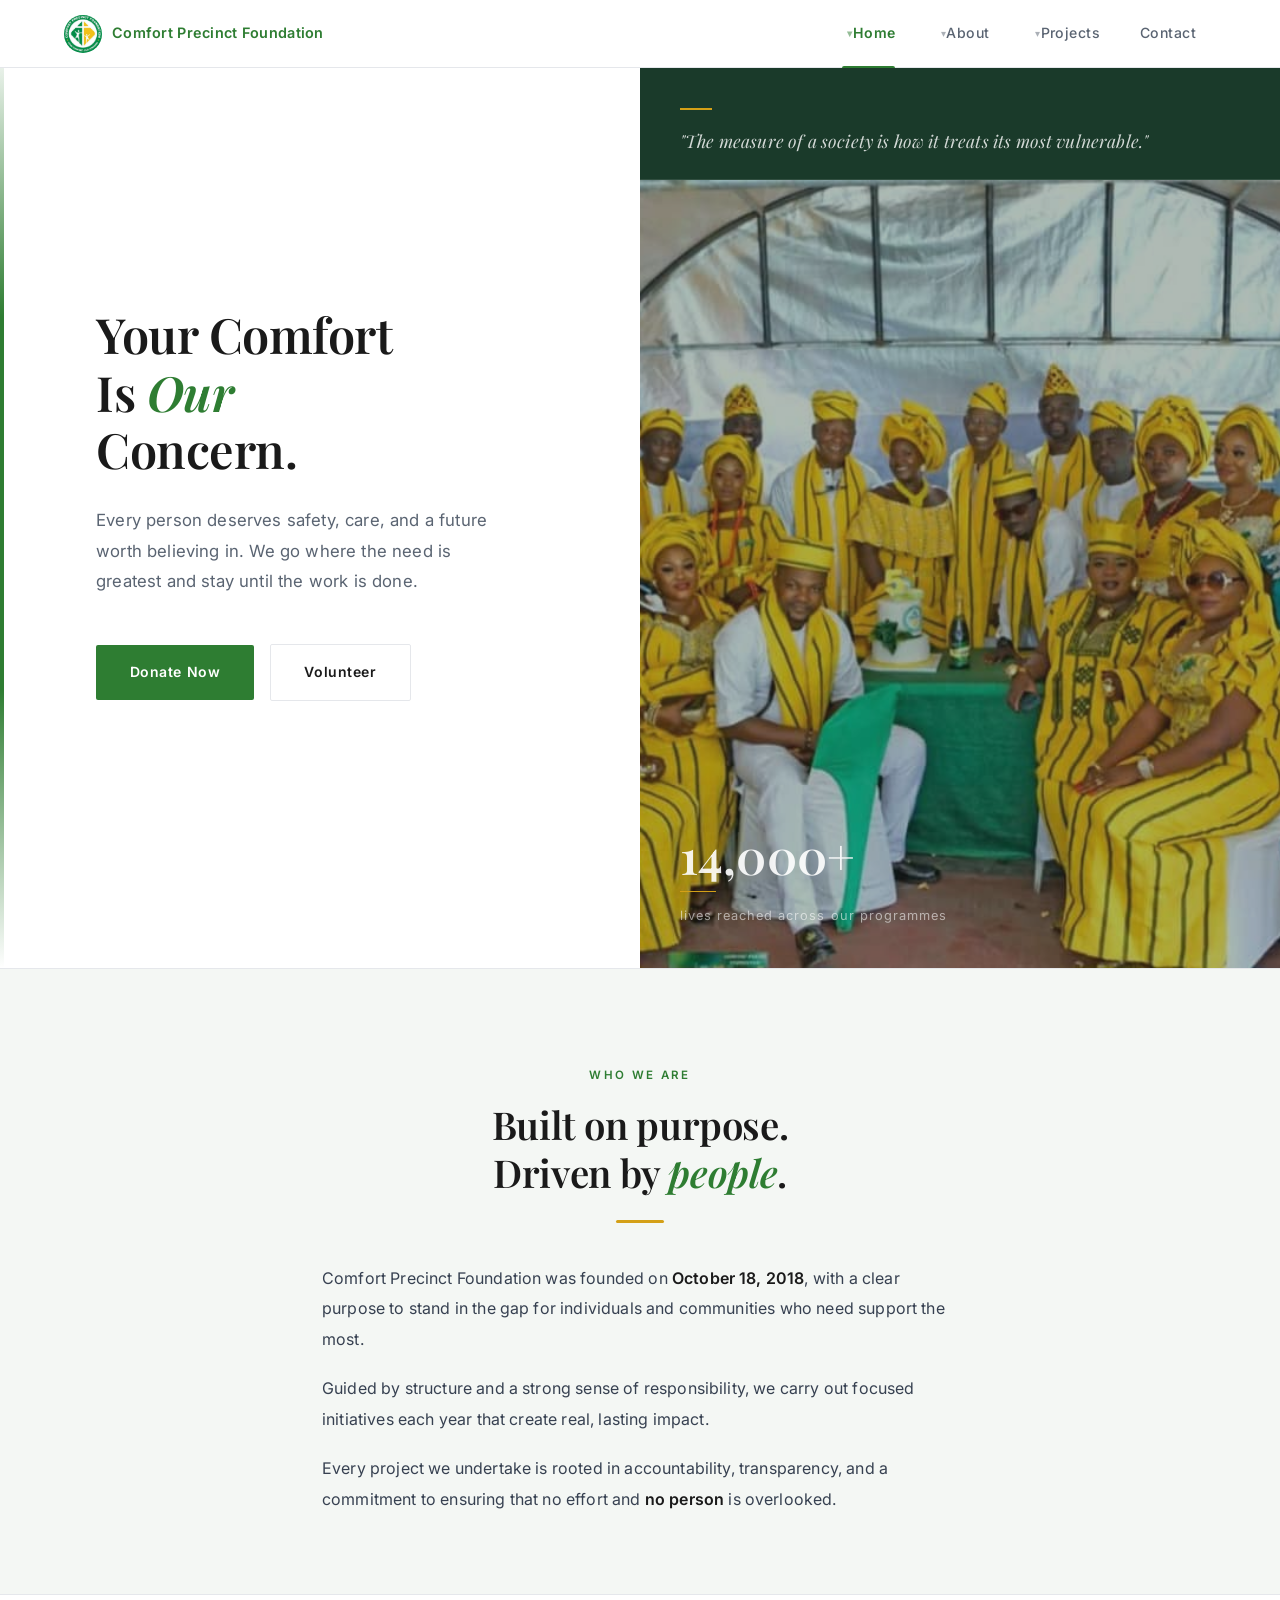
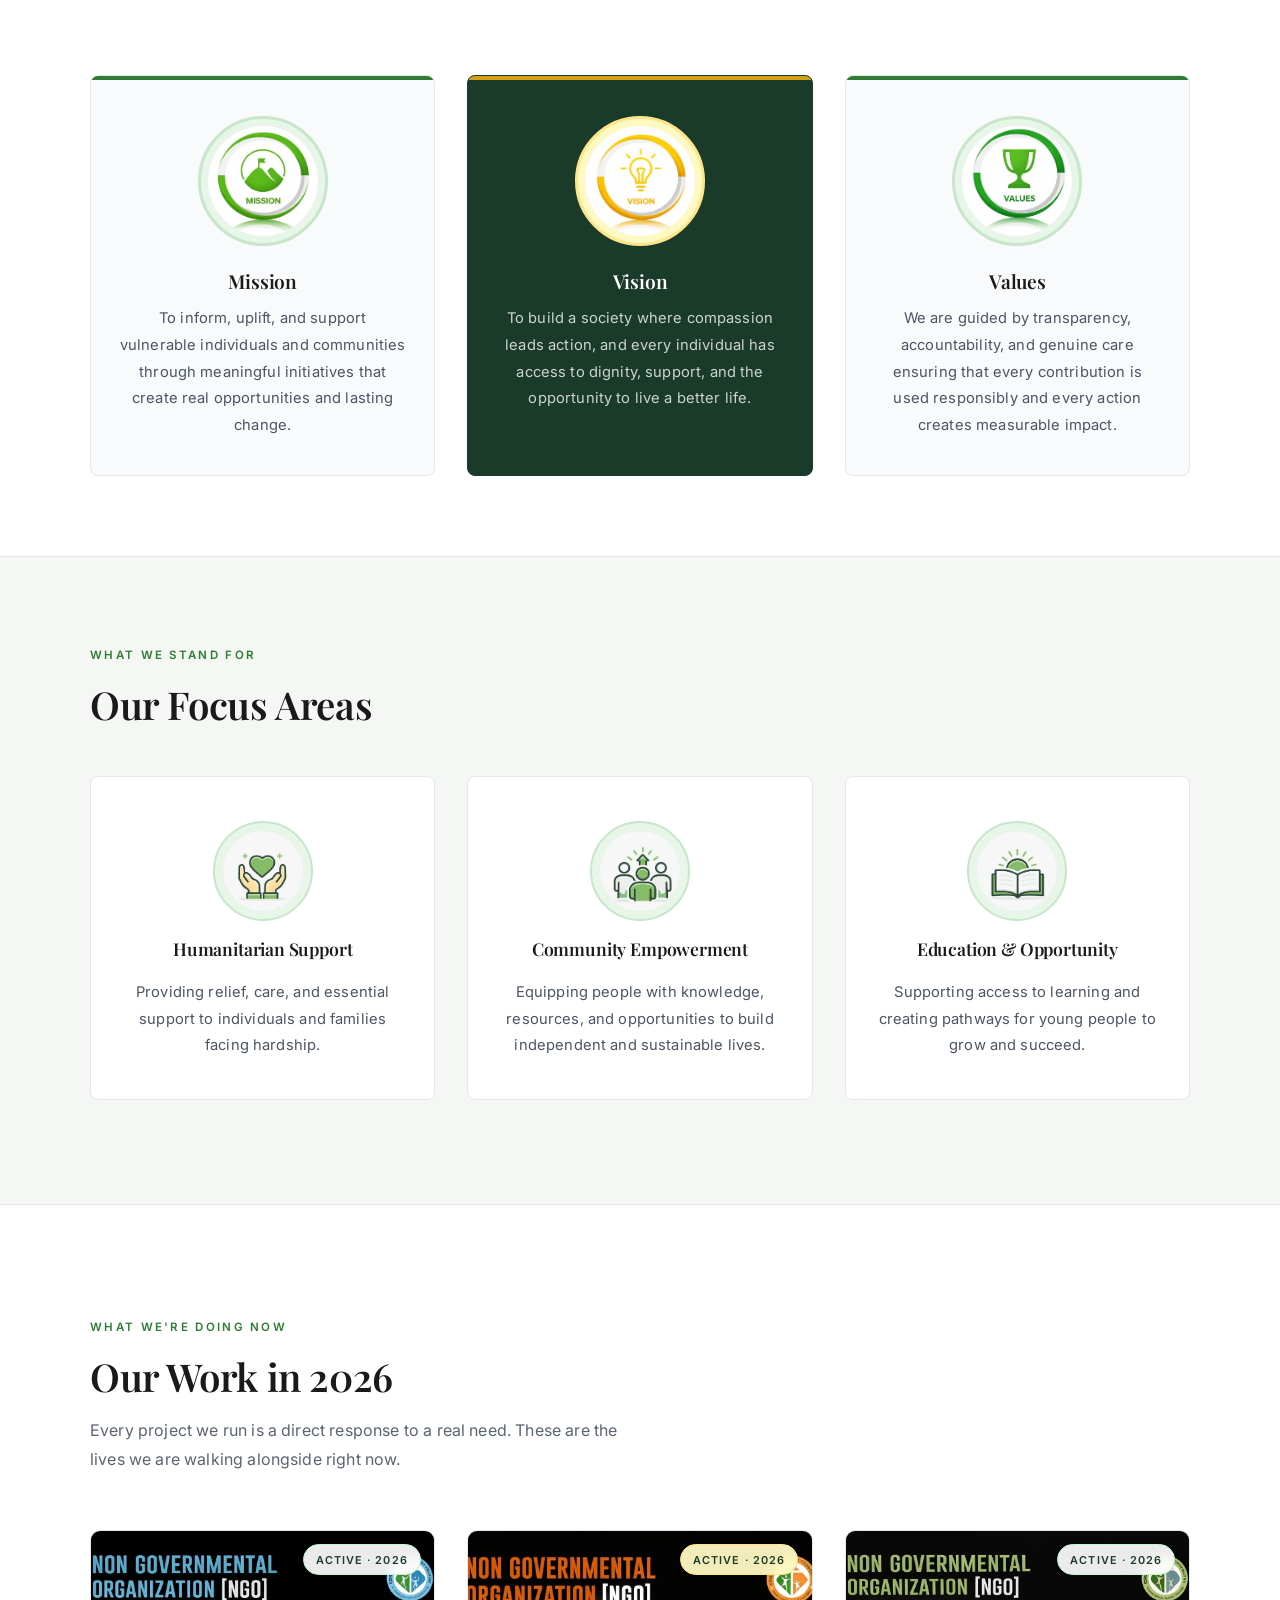
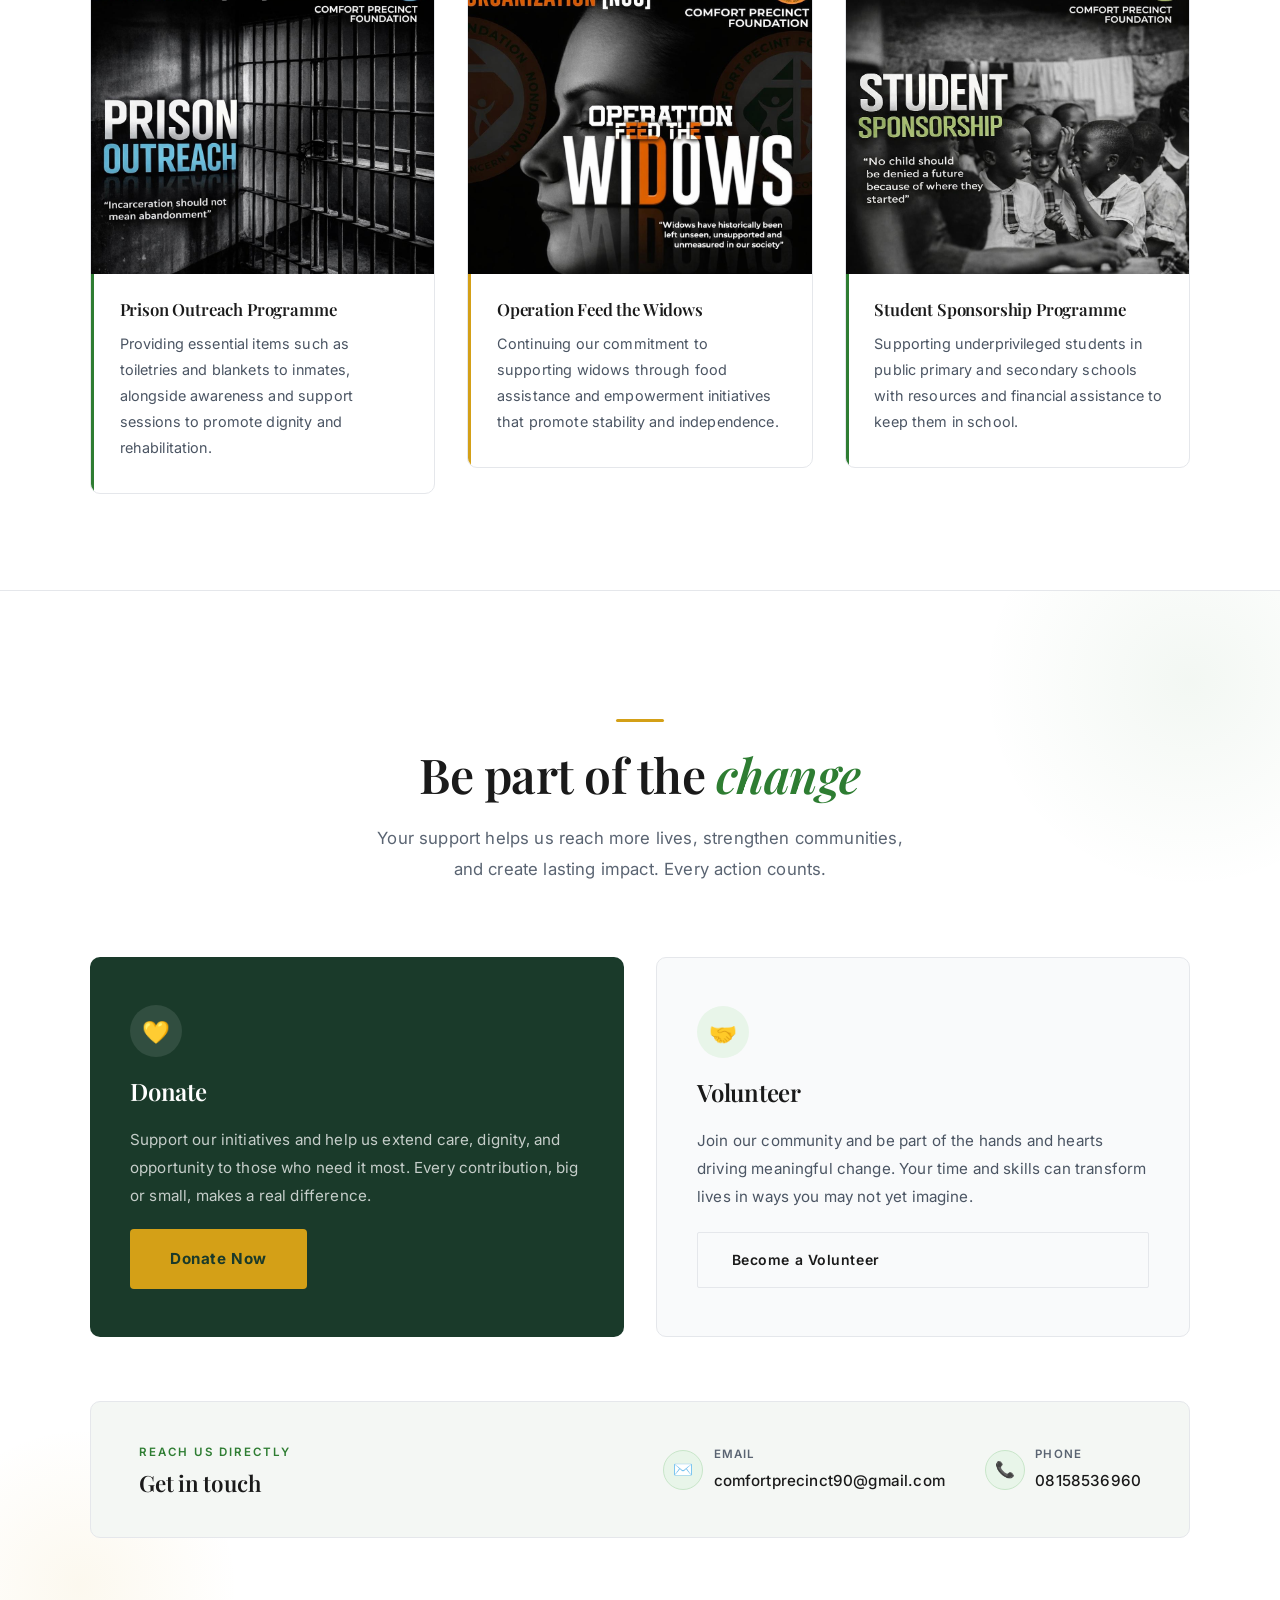
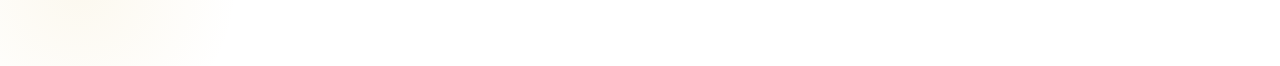
==== commit 6d271259: "Add files via upload" ====
--- a/index.html
+++ b/index.html
@@ -35,7 +35,225 @@
       --body-line: 1.85;
       --body-spacing: 0.01em;
     }
-
+    /* ════════════════════════════════
+   SHARED NAVIGATION
+════════════════════════════════ */
+
+.nav {
+  position: sticky;
+  top: 0;
+  z-index: 100;
+  background-color: #ffffff;
+  border-bottom: 1px solid var(--border);
+  padding: 0 4rem;
+  height: 68px;
+  display: flex;
+  align-items: center;
+  justify-content: space-between;
+}
+
+.nav__brand {
+  display: flex;
+  align-items: center;
+  gap: 10px;
+  text-decoration: none;
+}
+
+.nav__logo {
+  width: 38px;
+  height: 38px;
+  border-radius: 50%;
+  object-fit: contain;
+}
+
+.nav__brand-name {
+  font-family: var(--font-body);
+  font-weight: 600;
+  font-size: 0.9rem;
+  color: var(--terracotta);
+  letter-spacing: 0.02em;
+}
+
+.nav__links {
+  display: flex;
+  align-items: center;
+  gap: 0;
+  list-style: none;
+}
+
+.nav__item {
+  position: relative;
+}
+
+.nav__item > a {
+  font-family: var(--font-body);
+  font-size: 0.88rem;
+  font-weight: 500;
+  color: var(--muted);
+  letter-spacing: 0.03em;
+  text-decoration: none;
+  transition: color 0.2s ease;
+  position: relative;
+  padding: 0 1.25rem;
+  height: 68px;
+  display: flex;
+  align-items: center;
+}
+
+.nav__item > a:hover {
+  color: var(--terracotta);
+}
+
+.nav__item > a.active {
+  color: var(--terracotta);
+  font-weight: 600;
+}
+
+.nav__item > a.active::after {
+  content: '';
+  position: absolute;
+  bottom: 0;
+  left: 1.25rem;
+  right: 1.25rem;
+  height: 2px;
+  background-color: var(--terracotta);
+  border-radius: 2px 2px 0 0;
+}
+
+/* Dropdown arrow indicator */
+.nav__item--dropdown > a::before {
+  content: '▾';
+  font-size: 0.65rem;
+  margin-left: 0.35rem;
+  opacity: 0.5;
+  display: inline-block;
+}
+
+/* Dropdown panel */
+.nav__dropdown {
+  position: absolute;
+  top: 100%;
+  left: 0;
+  min-width: 220px;
+  background: #ffffff;
+  border: 1px solid var(--border);
+  border-top: 2px solid var(--terracotta);
+  border-radius: 0 0 8px 8px;
+  box-shadow: 0 8px 24px rgba(0, 0, 0, 0.08);
+  padding: 0.5rem 0;
+  opacity: 0;
+  visibility: hidden;
+  transform: translateY(6px);
+  transition: opacity 0.2s ease, transform 0.2s ease, visibility 0.2s;
+  pointer-events: none;
+}
+
+/* Show dropdown on hover */
+.nav__item--dropdown:hover .nav__dropdown {
+  opacity: 1;
+  visibility: visible;
+  transform: translateY(0);
+  pointer-events: all;
+}
+
+.nav__dropdown a {
+  display: block;
+  padding: 0.65rem 1.25rem;
+  font-family: var(--font-body);
+  font-size: 0.84rem;
+  font-weight: 400;
+  color: #4b5563;
+  text-decoration: none;
+  transition: background 0.15s ease, color 0.15s ease;
+  border-left: 3px solid transparent;
+}
+
+.nav__dropdown a:hover {
+  background: #f4f7f4;
+  color: var(--terracotta);
+  border-left-color: var(--terracotta);
+}
+
+/* Mobile toggle */
+.nav__toggle {
+  display: none;
+  background: none;
+  border: none;
+  cursor: pointer;
+  flex-direction: column;
+  gap: 5px;
+  padding: 4px;
+}
+
+.nav__toggle span {
+  display: block;
+  width: 24px;
+  height: 2px;
+  background-color: var(--charcoal);
+  border-radius: 2px;
+  transition: all 0.3s ease;
+}
+
+/* Mobile nav */
+@media (max-width: 768px) {
+  .nav { padding: 0 1.5rem; }
+
+  .nav__toggle { display: flex; }
+
+  .nav__links {
+    display: none;
+    position: absolute;
+    top: 68px;
+    left: 0;
+    right: 0;
+    background: #ffffff;
+    flex-direction: column;
+    align-items: stretch;
+    gap: 0;
+    border-bottom: 1px solid var(--border);
+    padding: 0;
+    box-shadow: 0 4px 12px rgba(0,0,0,0.06);
+  }
+
+  .nav__links.open { display: flex; }
+
+  .nav__item > a {
+    height: auto;
+    padding: 0.9rem 1.5rem;
+    border-bottom: 1px solid #f3f4f6;
+    display: block;
+  }
+
+  .nav__item > a.active::after { display: none; }
+  .nav__item--dropdown > a::before { display: none; }
+
+  /* Mobile dropdowns — always visible when open */
+  .nav__dropdown {
+    position: static;
+    opacity: 1;
+    visibility: visible;
+    transform: none;
+    box-shadow: none;
+    border: none;
+    border-top: none;
+    border-radius: 0;
+    background: #f9fafb;
+    padding: 0;
+    pointer-events: all;
+    display: none;
+  }
+
+  .nav__item--dropdown.open .nav__dropdown {
+    display: block;
+  }
+
+  .nav__dropdown a {
+    padding: 0.7rem 2rem;
+    font-size: 0.82rem;
+    border-bottom: 1px solid #f0f0f0;
+    border-left: none;
+  }
+}
     /* ── BASE TYPOGRAPHY ──
        Global improvement: Inter for all body text,
        better line-height and letter-spacing for readability
@@ -86,6 +304,10 @@
       padding: 7rem 5rem 7rem 6rem;
       position: relative;
     }
+
+    .hero__left {
+  margin-top: -30px;
+}
 
     .hero__left::before {
       content: '';
@@ -1226,22 +1448,71 @@
       .cta__contact { flex-direction: column; align-items: flex-start; }
       .cta__contact-details { flex-direction: column; gap: 1rem; }
     }
-
   </style>
 </head>
 <body>
-
+<!-- ════════════════════════════════
+     SHARED NAVIGATION
+════════════════════════════════ -->
+<nav class="nav" role="navigation" aria-label="Main navigation">
+
+  <a href="index.html" class="nav__brand">
+    <img src="images/WhatsApp Image 2026-04-01 at 20.40.00 (1).jpeg" alt="Comfort Precinct Foundation logo" class="nav__logo" />
+    <span class="nav__brand-name">Comfort Precinct Foundation</span>
+  </a>
+
+  <button class="nav__toggle" id="navToggle" aria-label="Toggle menu">
+    <span></span>
+    <span></span>
+    <span></span>
+  </button>
+
+  <ul class="nav__links" id="navLinks">
+
+    <li class="nav__item nav__item--dropdown">
+      <a href="index.html" class="active">Home</a>
+      <div class="nav__dropdown">
+        <a href="index.html#about">About (Overview)</a>
+        <a href="index.html#projects">Projects</a>
+        <a href="index.html#donate">Donate / Volunteer</a>
+      </div>
+    </li>
+
+    <li class="nav__item nav__item--dropdown">
+      <a href="about.html">About</a>
+      <div class="nav__dropdown">
+        <a href="about.html#overview">Overview</a>
+        <a href="about.html#history">History</a>
+        <a href="about.html#board">Board of Trustees</a>
+        <a href="about.html#constitution">Constitution</a>
+        <a href="about.html#coworking">Co-Working Space</a>
+        <a href="about.html#programmes">Programme Areas</a>
+        <a href="about.html#gallery">Gallery</a>
+      </div>
+    </li>
+
+    <li class="nav__item nav__item--dropdown">
+      <a href="projects.html">Projects</a>
+      <div class="nav__dropdown">
+        <a href="projects.html#current">Current Projects</a>
+        <a href="projects.html#previous">Previous Projects</a>
+      </div>
+    </li>
+
+    <li class="nav__item">
+      <a href="contact.html">Contact</a>
+    </li>
+
+  </ul>
+
+</nav>
   <!-- ════════════════════════════════
        HERO SECTION
   ════════════════════════════════ -->
   <section class="hero" role="banner">
 
     <div class="hero__left">
-      <div class="hero__top">
-        <img src="images/WhatsApp Image 2026-04-01 at 20.40.00 (1).jpeg" alt="Comfort Precinct Logo" class="hero__logo">
-        <span class="hero__name">Comfort Precinct Foundation</span>
-      </div>
-
+     
       <h1 class="hero__headline">
         Your Comfort<br>
         Is <em>Our</em><br>
@@ -1254,8 +1525,8 @@
       </p>
 
       <div class="hero__actions">
-        <a href=https://paystack.shop/pay/zm4t6nlldg class="btn btn--primary">Donate Now</a>
-        <a href="#volunteer" class="btn btn--outline">Volunteer</a>
+        <a href=donate.html class="btn btn--primary">Donate Now</a>
+        <a href=https://docs.google.com/forms/d/e/1FAIpQLScC0jeMXhcGCuDGvqhB6yumILysWPJ8fpvIY9W8cEHIuHaJWw/viewform?usp=publish-editor class="btn btn--outline">Volunteer</a>
       </div>
     </div>
 
@@ -1426,91 +1697,8 @@
       </div>
     </div>
 
-    <div class="projects__past">
-      <div class="projects__inner">
-
-        <div class="projects__past-header">
-          <p class="projects__eyebrow">Where We Have Been</p>
-          <h2 class="projects__heading">Moments From Our Work</h2>
-          <p class="projects__intro">
-            These moments remind us why we show up — and who we show up for.
-          </p>
-        </div>
-
-        <div class="past-slider">
-          <div class="past-slider__track" id="pastTrack">
-
-            <div class="past-slide">
-              <div class="past-slide__img-wrap">
-                <img src="images/a.jpeg" class="past-slide__img" />
-              </div>
-              
-            </div>
-
-            <div class="past-slide">
-              <div class="past-slide__img-wrap">
-                <img src="images/b.jpeg" class="past-slide__img" />
-              </div>
-              
-            </div>
-
-            <div class="past-slide">
-              <div class="past-slide__img-wrap">
-                <img src="images/c.jpeg" class="past-slide__img" />
-              </div>
-              
-            </div>
-
-             <div class="past-slide">
-              <div class="past-slide__img-wrap">
-                <img src="images/d.jpeg" class="past-slide__img" />
-              </div>
-              
-            </div>\
-
-            <div class="past-slide">
-              <div class="past-slide__img-wrap">
-                <img src="images/f.jpeg" class="past-slide__img" />
-              </div>
-              
-            </div>
-
-            <div class="past-slide">
-              <div class="past-slide__img-wrap">
-                <img src="images/h.jpeg" class="past-slide__img" />
-              </div>
-              
-            </div>
-
-             <div class="past-slide">
-              <div class="past-slide__img-wrap">
-                <img src="images/i.jpeg" class="past-slide__img" />
-              </div>
-              
-            </div>
-
-
-          </div>
-
-          <div class="past-slider__dots" id="pastDots">
-            <button class="past-dot active" aria-label="Slide 1"></button>
-            <button class="past-dot" aria-label="Slide 2"></button>
-            <button class="past-dot" aria-label="Slide 3"></button>
-            <button class="past-dot" aria-label="Slide 4"></button>
-            <button class="past-dot" aria-label="Slide 5"></button>
-            <button class="past-dot" aria-label="Slide 6"></button>
-            <button class="past-dot" aria-label="Slide 7"></button>
-          </div>
-
-          <button class="past-slider__arrow past-slider__arrow--prev" id="pastPrev" aria-label="Previous">&#8592;</button>
-          <button class="past-slider__arrow past-slider__arrow--next" id="pastNext" aria-label="Next">&#8594;</button>
-        </div>
-
-      </div>
-    </div>
-
-  </section>
-
+   </section>
+  <!-- END PROJECTS -->
 
   <!-- ════════════════════════════════
        CTA SECTION
@@ -1542,7 +1730,7 @@
             and opportunity to those who need it most. Every contribution,
             big or small, makes a real difference.
           </p>
-          <a href="mailto:folashadeyewande@gmail.com?subject=Donation Enquiry" class="cta__btn-donate">
+          <a href="donate.html" class="cta__btn-donate">
             Donate Now
           </a>
         </div>
@@ -1556,7 +1744,7 @@
             driving meaningful change. Your time and skills can
             transform lives in ways you may not yet imagine.
           </p>
-          <a href="mailto:folashadeyewande@gmail.com?subject=Volunteer Enquiry" class="cta__btn-volunteer">
+          <a href=https://docs.google.com/forms/d/e/1FAIpQLScC0jeMXhcGCuDGvqhB6yumILysWPJ8fpvIY9W8cEHIuHaJWw/viewform?usp=publish-editor class="btn btn--outline">
             Become a Volunteer
           </a>
         </div>
@@ -1579,7 +1767,7 @@
             <div class="cta__contact-info">
               <span class="cta__contact-type">Email</span>
               <a href="mailto:folashadeyewande@gmail.com" class="cta__contact-value">
-                folashadeyewande@gmail.com
+                comfortprecinct90@gmail.com
               </a>
             </div>
           </div>
@@ -1606,7 +1794,32 @@
        JAVASCRIPT
   ════════════════════════════════ -->
   <script>
-
+// ── NAVIGATION ──
+const navToggle = document.getElementById('navToggle');
+const navLinks  = document.getElementById('navLinks');
+
+// Mobile toggle
+navToggle.addEventListener('click', () => {
+  navLinks.classList.toggle('open');
+});
+
+// Mobile dropdown toggles — tap parent link to expand
+document.querySelectorAll('.nav__item--dropdown > a').forEach(link => {
+  link.addEventListener('click', (e) => {
+    if (window.innerWidth <= 768) {
+      e.preventDefault();
+      link.parentElement.classList.toggle('open');
+    }
+  });
+});
+
+// Close nav when a non-dropdown link is clicked on mobile
+document.querySelectorAll('.nav__dropdown a, .nav__item:not(.nav__item--dropdown) > a').forEach(link => {
+  link.addEventListener('click', () => {
+    navLinks.classList.remove('open');
+    document.querySelectorAll('.nav__item--dropdown').forEach(i => i.classList.remove('open'));
+  });
+});
     // ── HERO SLIDER ──
     const slides = document.querySelectorAll(".slide");
     let currentIndex = 0;
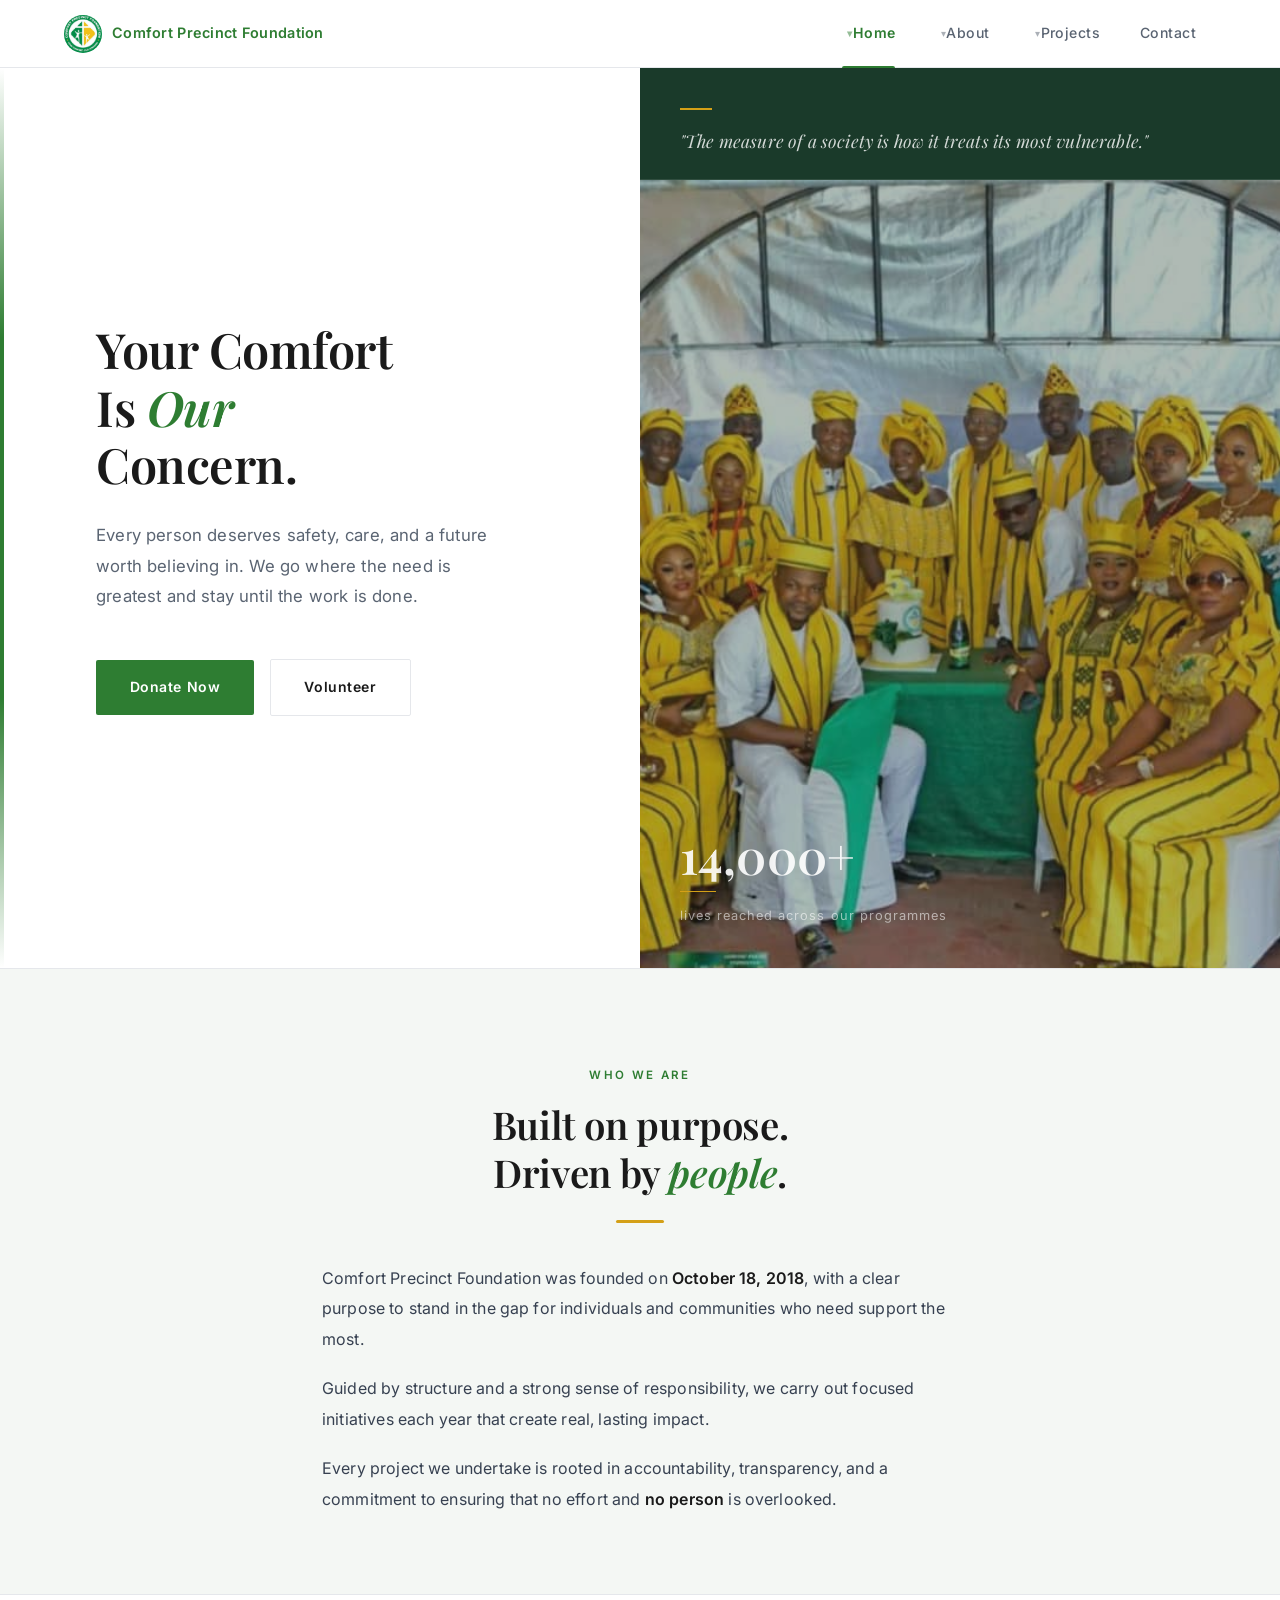
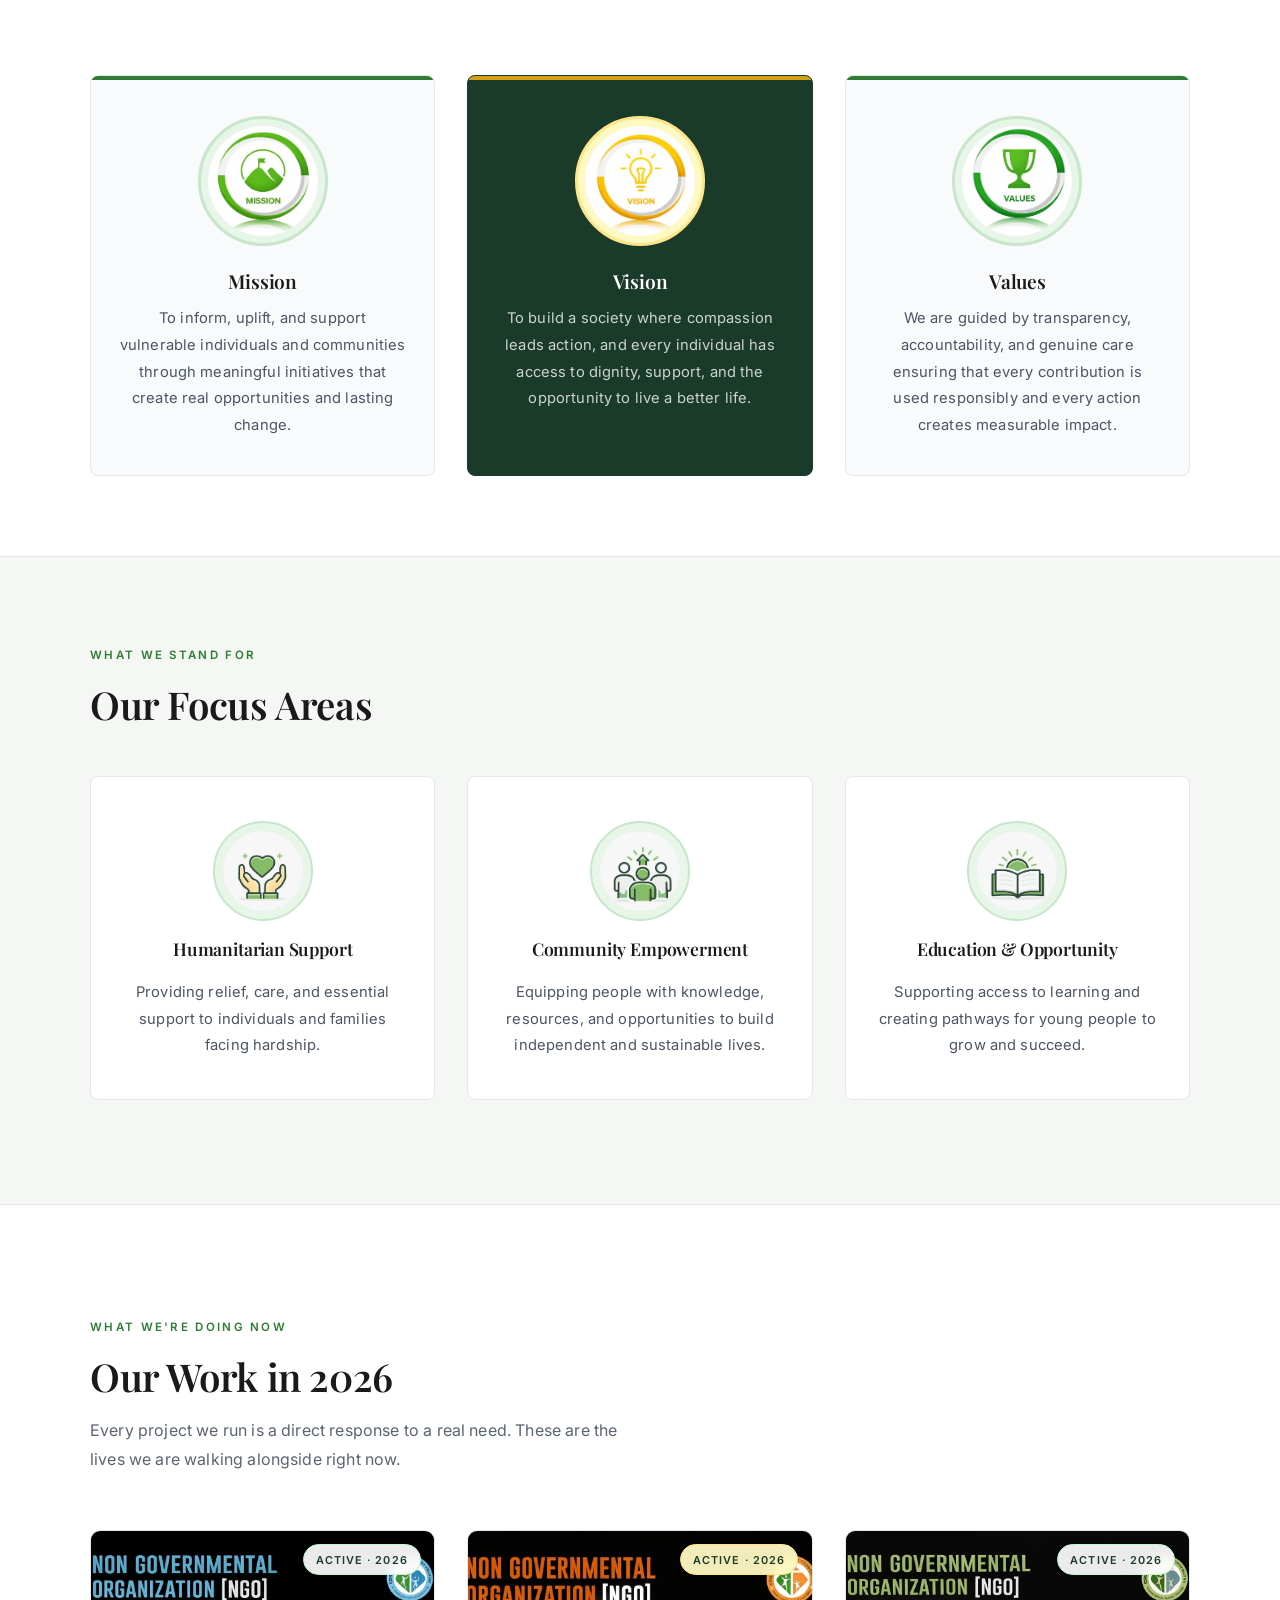
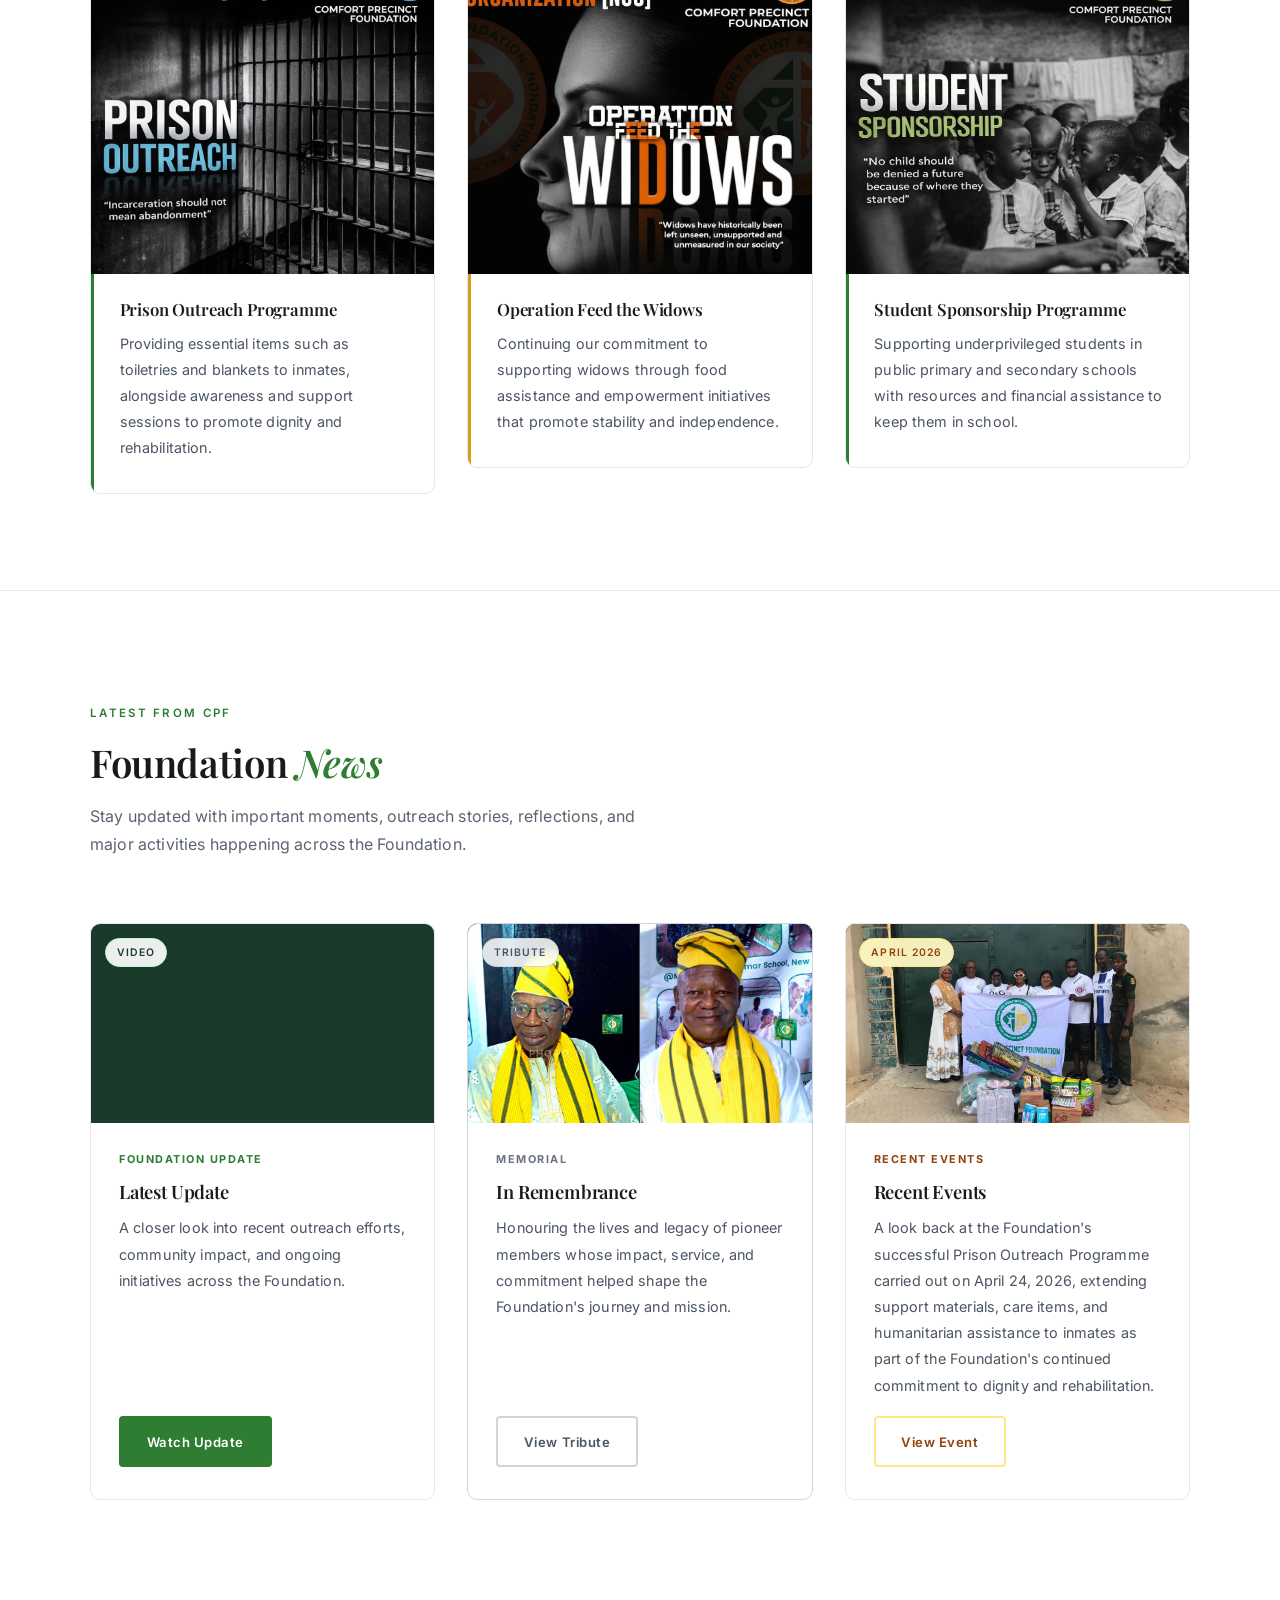
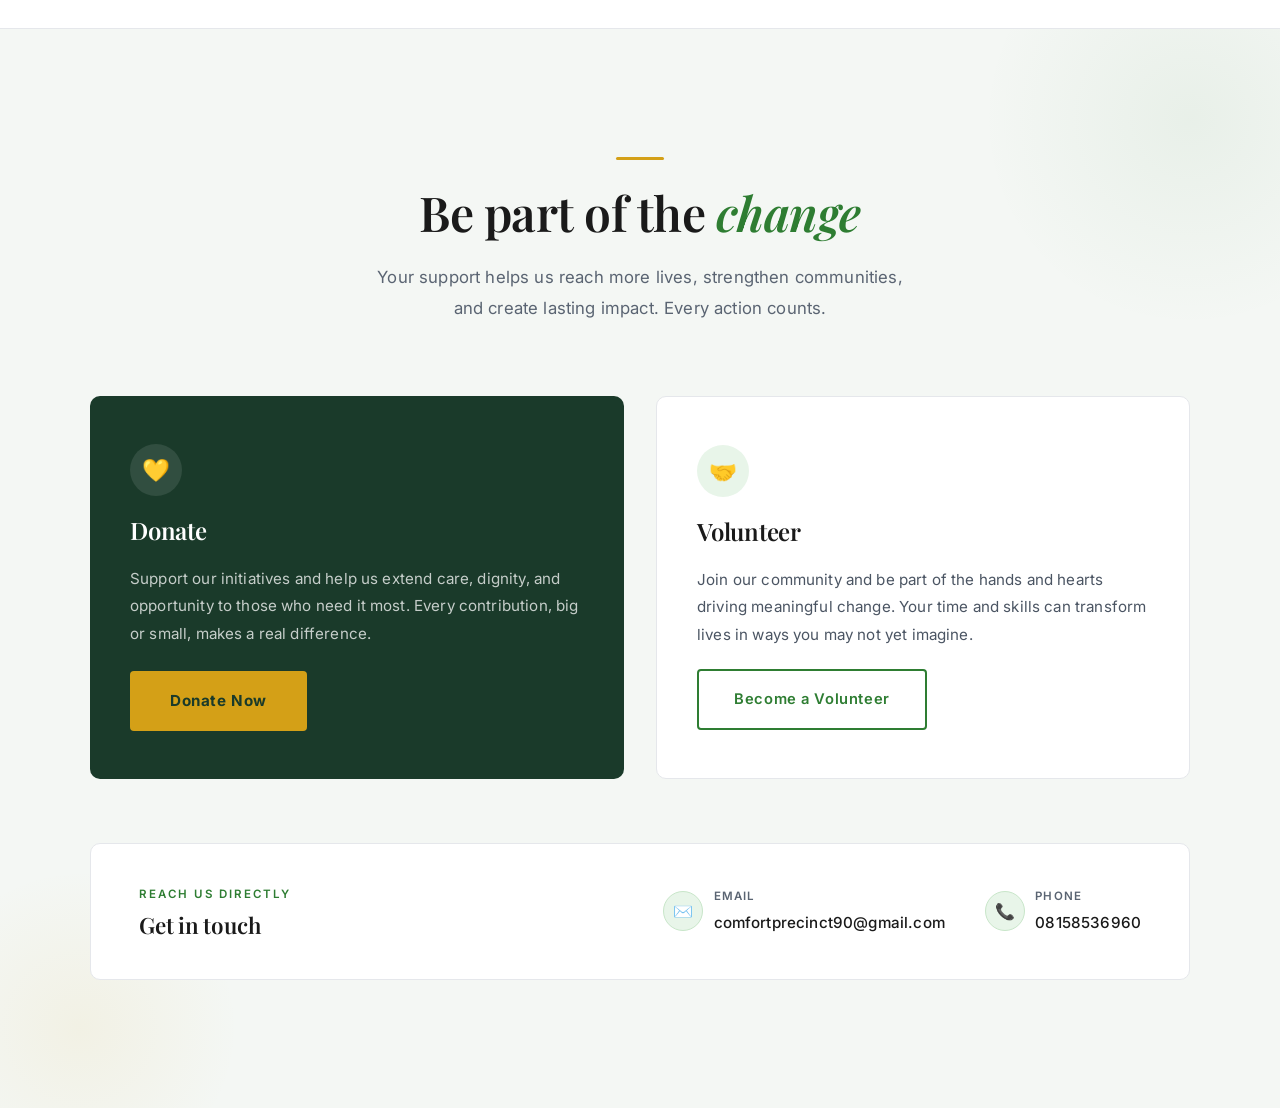
==== commit 26851cbc: "Add files via upload" ====
--- a/index.html
+++ b/index.html
@@ -3,9 +3,8 @@
 <head>
   <meta charset="UTF-8" />
   <meta name="viewport" content="width=device-width, initial-scale=1.0" />
-  <title>Comfort Precinct Organisation</title>
-
-  <!-- Inter for body text (highly readable), Playfair Display for headings -->
+  <title>Comfort Precinct Foundation</title>
+
   <link href="https://fonts.googleapis.com/css2?family=Inter:wght@300;400;500;600&family=Playfair+Display:wght@400;600&display=swap" rel="stylesheet" />
 
   <style>
@@ -27,237 +26,139 @@
       --muted: #5a6472;
       --border: #e5e7eb;
       --accent-yellow: #d4a017;
-
-      /* Typography scale */
       --font-body: 'Inter', sans-serif;
       --font-heading: 'Playfair Display', serif;
-      --body-size: 1rem;
       --body-line: 1.85;
       --body-spacing: 0.01em;
     }
+
     /* ════════════════════════════════
-   SHARED NAVIGATION
-════════════════════════════════ */
-
-.nav {
-  position: sticky;
-  top: 0;
-  z-index: 100;
-  background-color: #ffffff;
-  border-bottom: 1px solid var(--border);
-  padding: 0 4rem;
-  height: 68px;
-  display: flex;
-  align-items: center;
-  justify-content: space-between;
-}
-
-.nav__brand {
-  display: flex;
-  align-items: center;
-  gap: 10px;
-  text-decoration: none;
-}
-
-.nav__logo {
-  width: 38px;
-  height: 38px;
-  border-radius: 50%;
-  object-fit: contain;
-}
-
-.nav__brand-name {
-  font-family: var(--font-body);
-  font-weight: 600;
-  font-size: 0.9rem;
-  color: var(--terracotta);
-  letter-spacing: 0.02em;
-}
-
-.nav__links {
-  display: flex;
-  align-items: center;
-  gap: 0;
-  list-style: none;
-}
-
-.nav__item {
-  position: relative;
-}
-
-.nav__item > a {
-  font-family: var(--font-body);
-  font-size: 0.88rem;
-  font-weight: 500;
-  color: var(--muted);
-  letter-spacing: 0.03em;
-  text-decoration: none;
-  transition: color 0.2s ease;
-  position: relative;
-  padding: 0 1.25rem;
-  height: 68px;
-  display: flex;
-  align-items: center;
-}
-
-.nav__item > a:hover {
-  color: var(--terracotta);
-}
-
-.nav__item > a.active {
-  color: var(--terracotta);
-  font-weight: 600;
-}
-
-.nav__item > a.active::after {
-  content: '';
-  position: absolute;
-  bottom: 0;
-  left: 1.25rem;
-  right: 1.25rem;
-  height: 2px;
-  background-color: var(--terracotta);
-  border-radius: 2px 2px 0 0;
-}
-
-/* Dropdown arrow indicator */
-.nav__item--dropdown > a::before {
-  content: '▾';
-  font-size: 0.65rem;
-  margin-left: 0.35rem;
-  opacity: 0.5;
-  display: inline-block;
-}
-
-/* Dropdown panel */
-.nav__dropdown {
-  position: absolute;
-  top: 100%;
-  left: 0;
-  min-width: 220px;
-  background: #ffffff;
-  border: 1px solid var(--border);
-  border-top: 2px solid var(--terracotta);
-  border-radius: 0 0 8px 8px;
-  box-shadow: 0 8px 24px rgba(0, 0, 0, 0.08);
-  padding: 0.5rem 0;
-  opacity: 0;
-  visibility: hidden;
-  transform: translateY(6px);
-  transition: opacity 0.2s ease, transform 0.2s ease, visibility 0.2s;
-  pointer-events: none;
-}
-
-/* Show dropdown on hover */
-.nav__item--dropdown:hover .nav__dropdown {
-  opacity: 1;
-  visibility: visible;
-  transform: translateY(0);
-  pointer-events: all;
-}
-
-.nav__dropdown a {
-  display: block;
-  padding: 0.65rem 1.25rem;
-  font-family: var(--font-body);
-  font-size: 0.84rem;
-  font-weight: 400;
-  color: #4b5563;
-  text-decoration: none;
-  transition: background 0.15s ease, color 0.15s ease;
-  border-left: 3px solid transparent;
-}
-
-.nav__dropdown a:hover {
-  background: #f4f7f4;
-  color: var(--terracotta);
-  border-left-color: var(--terracotta);
-}
-
-/* Mobile toggle */
-.nav__toggle {
-  display: none;
-  background: none;
-  border: none;
-  cursor: pointer;
-  flex-direction: column;
-  gap: 5px;
-  padding: 4px;
-}
-
-.nav__toggle span {
-  display: block;
-  width: 24px;
-  height: 2px;
-  background-color: var(--charcoal);
-  border-radius: 2px;
-  transition: all 0.3s ease;
-}
-
-/* Mobile nav */
-@media (max-width: 768px) {
-  .nav { padding: 0 1.5rem; }
-
-  .nav__toggle { display: flex; }
-
-  .nav__links {
-    display: none;
-    position: absolute;
-    top: 68px;
-    left: 0;
-    right: 0;
-    background: #ffffff;
-    flex-direction: column;
-    align-items: stretch;
-    gap: 0;
-    border-bottom: 1px solid var(--border);
-    padding: 0;
-    box-shadow: 0 4px 12px rgba(0,0,0,0.06);
-  }
-
-  .nav__links.open { display: flex; }
-
-  .nav__item > a {
-    height: auto;
-    padding: 0.9rem 1.5rem;
-    border-bottom: 1px solid #f3f4f6;
-    display: block;
-  }
-
-  .nav__item > a.active::after { display: none; }
-  .nav__item--dropdown > a::before { display: none; }
-
-  /* Mobile dropdowns — always visible when open */
-  .nav__dropdown {
-    position: static;
-    opacity: 1;
-    visibility: visible;
-    transform: none;
-    box-shadow: none;
-    border: none;
-    border-top: none;
-    border-radius: 0;
-    background: #f9fafb;
-    padding: 0;
-    pointer-events: all;
-    display: none;
-  }
-
-  .nav__item--dropdown.open .nav__dropdown {
-    display: block;
-  }
-
-  .nav__dropdown a {
-    padding: 0.7rem 2rem;
-    font-size: 0.82rem;
-    border-bottom: 1px solid #f0f0f0;
-    border-left: none;
-  }
-}
-    /* ── BASE TYPOGRAPHY ──
-       Global improvement: Inter for all body text,
-       better line-height and letter-spacing for readability
-    */
+       NAVIGATION
+    ════════════════════════════════ */
+
+    .nav {
+      position: sticky;
+      top: 0;
+      z-index: 100;
+      background-color: #ffffff;
+      border-bottom: 1px solid var(--border);
+      padding: 0 4rem;
+      height: 68px;
+      display: flex;
+      align-items: center;
+      justify-content: space-between;
+    }
+
+    .nav__brand { display: flex; align-items: center; gap: 10px; text-decoration: none; }
+    .nav__logo { width: 38px; height: 38px; border-radius: 50%; object-fit: contain; }
+    .nav__brand-name { font-family: var(--font-body); font-weight: 600; font-size: 0.9rem; color: var(--terracotta); letter-spacing: 0.02em; }
+    .nav__links { display: flex; align-items: center; gap: 0; list-style: none; }
+    .nav__item { position: relative; }
+
+    .nav__item > a {
+      font-family: var(--font-body);
+      font-size: 0.88rem;
+      font-weight: 500;
+      color: var(--muted);
+      letter-spacing: 0.03em;
+      text-decoration: none;
+      transition: color 0.2s ease;
+      position: relative;
+      padding: 0 1.25rem;
+      height: 68px;
+      display: flex;
+      align-items: center;
+    }
+
+    .nav__item > a:hover { color: var(--terracotta); }
+    .nav__item > a.active { color: var(--terracotta); font-weight: 600; }
+
+    .nav__item > a.active::after {
+      content: '';
+      position: absolute;
+      bottom: 0;
+      left: 1.25rem; right: 1.25rem;
+      height: 2px;
+      background-color: var(--terracotta);
+      border-radius: 2px 2px 0 0;
+    }
+
+    .nav__item--dropdown > a::before {
+      content: '▾';
+      font-size: 0.65rem;
+      margin-left: 0.35rem;
+      opacity: 0.5;
+      display: inline-block;
+    }
+
+    .nav__dropdown {
+      position: absolute;
+      top: 100%; left: 0;
+      min-width: 220px;
+      background: #ffffff;
+      border: 1px solid var(--border);
+      border-top: 2px solid var(--terracotta);
+      border-radius: 0 0 8px 8px;
+      box-shadow: 0 8px 24px rgba(0,0,0,0.08);
+      padding: 0.5rem 0;
+      opacity: 0;
+      visibility: hidden;
+      transform: translateY(6px);
+      transition: opacity 0.2s ease, transform 0.2s ease, visibility 0.2s;
+      pointer-events: none;
+    }
+
+    .nav__item--dropdown:hover .nav__dropdown {
+      opacity: 1; visibility: visible; transform: translateY(0); pointer-events: all;
+    }
+
+    .nav__dropdown a {
+      display: block;
+      padding: 0.65rem 1.25rem;
+      font-family: var(--font-body);
+      font-size: 0.84rem;
+      font-weight: 400;
+      color: #4b5563;
+      text-decoration: none;
+      transition: background 0.15s ease, color 0.15s ease;
+      border-left: 3px solid transparent;
+    }
+
+    .nav__dropdown a:hover { background: #f4f7f4; color: var(--terracotta); border-left-color: var(--terracotta); }
+
+    .nav__toggle { display: none; background: none; border: none; cursor: pointer; flex-direction: column; gap: 5px; padding: 4px; }
+    .nav__toggle span { display: block; width: 24px; height: 2px; background-color: var(--charcoal); border-radius: 2px; transition: all 0.3s ease; }
+
+    @media (max-width: 768px) {
+      .nav { padding: 0 1.5rem; }
+      .nav__toggle { display: flex; }
+      .nav__links {
+        display: none;
+        position: absolute;
+        top: 68px; left: 0; right: 0;
+        background: #ffffff;
+        flex-direction: column;
+        align-items: stretch;
+        gap: 0;
+        border-bottom: 1px solid var(--border);
+        padding: 0;
+        box-shadow: 0 4px 12px rgba(0,0,0,0.06);
+      }
+      .nav__links.open { display: flex; }
+      .nav__item > a { height: auto; padding: 0.9rem 1.5rem; border-bottom: 1px solid #f3f4f6; display: block; }
+      .nav__item > a.active::after { display: none; }
+      .nav__item--dropdown > a::before { display: none; }
+      .nav__dropdown {
+        position: static; opacity: 1; visibility: visible; transform: none;
+        box-shadow: none; border: none; border-radius: 0;
+        background: #f9fafb; padding: 0; pointer-events: all; display: none;
+      }
+      .nav__item--dropdown.open .nav__dropdown { display: block; }
+      .nav__dropdown a { padding: 0.7rem 2rem; font-size: 0.82rem; border-bottom: 1px solid #f0f0f0; border-left: none; }
+    }
+
+
+    /* ── BASE ── */
     html, body {
       height: 100%;
       font-family: var(--font-body);
@@ -270,20 +171,8 @@
       -moz-osx-font-smoothing: grayscale;
     }
 
-    /* All paragraph text across the site */
-    p {
-      font-family: var(--font-body);
-      font-weight: 400;
-      line-height: var(--body-line);
-      letter-spacing: var(--body-spacing);
-    }
-
-    /* All headings keep Playfair for elegance */
-    h1, h2, h3, h4 {
-      font-family: var(--font-heading);
-      line-height: 1.2;
-      letter-spacing: -0.01em;
-    }
+    p { font-family: var(--font-body); font-weight: 400; line-height: var(--body-line); letter-spacing: var(--body-spacing); }
+    h1, h2, h3, h4 { font-family: var(--font-heading); line-height: 1.2; letter-spacing: -0.01em; }
 
 
     /* ════════════════════════════════
@@ -305,33 +194,13 @@
       position: relative;
     }
 
-    .hero__left {
-  margin-top: -30px;
-}
-
     .hero__left::before {
       content: '';
       position: absolute;
       top: 0; left: 0;
       width: 4px;
       height: 100%;
-      background: linear-gradient(
-        to bottom,
-        transparent,
-        var(--terracotta) 30%,
-        var(--terracotta) 70%,
-        transparent
-      );
-    }
-
-    .hero__eyebrow {
-      font-family: var(--font-body);
-      font-weight: 600;
-      font-size: 0.72rem;
-      letter-spacing: 0.18em;
-      text-transform: uppercase;
-      color: var(--terracotta);
-      margin-bottom: 1.5rem;
+      background: linear-gradient(to bottom, transparent, var(--terracotta) 30%, var(--terracotta) 70%, transparent);
     }
 
     .hero__headline {
@@ -341,12 +210,11 @@
       line-height: 1.18;
       color: var(--charcoal);
       margin-bottom: 1.75rem;
-    }
-
-    .hero__headline em {
-      font-style: italic;
-      color: var(--terracotta);
-    }
+      animation: fadeUp 0.6s ease both;
+      animation-delay: 0.25s;
+    }
+
+    .hero__headline em { font-style: italic; color: var(--terracotta); }
 
     .hero__subtext {
       font-family: var(--font-body);
@@ -356,6 +224,8 @@
       color: var(--muted);
       max-width: 420px;
       margin-bottom: 3rem;
+      animation: fadeUp 0.6s ease both;
+      animation-delay: 0.4s;
     }
 
     .hero__actions {
@@ -363,6 +233,8 @@
       gap: 1rem;
       flex-wrap: wrap;
       align-items: center;
+      animation: fadeUp 0.6s ease both;
+      animation-delay: 0.55s;
     }
 
     .btn {
@@ -379,48 +251,10 @@
       transition: background 0.22s ease, color 0.22s ease, transform 0.18s ease;
     }
 
-    .btn--primary {
-      background: var(--terracotta);
-      color: #fff;
-    }
-
-    .btn--primary:hover {
-      background: var(--terracotta-dark);
-      transform: translateY(-1px);
-    }
-
-    .btn--outline {
-      background: transparent;
-      color: var(--charcoal);
-      border: 1.5px solid var(--border);
-    }
-
-    .btn--outline:hover {
-      border-color: var(--charcoal);
-      transform: translateY(-1px);
-    }
-
-    .hero__top {
-      display: flex;
-      align-items: center;
-      gap: 10px;
-      margin-bottom: 2rem;
-    }
-
-    .hero__logo {
-      width: 44px;
-      height: 44px;
-      object-fit: contain;
-      border-radius: 50%;
-    }
-
-    .hero__name {
-      font-family: var(--font-body);
-      font-weight: 600;
-      font-size: 0.95rem;
-      color: var(--terracotta);
-      letter-spacing: 0.02em;
-    }
+    .btn--primary { background: var(--terracotta); color: #fff; }
+    .btn--primary:hover { background: var(--terracotta-dark); transform: translateY(-1px); }
+    .btn--outline { background: transparent; color: var(--charcoal); border: 1.5px solid var(--border); }
+    .btn--outline:hover { border-color: var(--charcoal); transform: translateY(-1px); }
 
     .hero__right {
       position: relative;
@@ -436,10 +270,10 @@
       font-family: var(--font-heading);
       font-style: italic;
       font-size: 1.1rem;
-      color: rgba(255, 255, 255, 0.8);
+      color: rgba(255,255,255,0.8);
       line-height: 1.65;
       padding: 2.5rem 2.5rem 1.5rem 2.5rem;
-      border-bottom: 1px solid rgba(255, 255, 255, 0.1);
+      border-bottom: 1px solid rgba(255,255,255,0.1);
     }
 
     .hero__quote::before {
@@ -451,17 +285,12 @@
       margin-bottom: 1rem;
     }
 
-    .slider {
-      position: relative;
-      flex: 1;
-      overflow: hidden;
-    }
+    .slider { position: relative; flex: 1; overflow: hidden; }
 
     .slide {
       position: absolute;
       top: 0; left: 0;
-      width: 100%;
-      height: 100%;
+      width: 100%; height: 100%;
       object-fit: cover;
       opacity: 0;
       transition: opacity 1s ease;
@@ -473,50 +302,26 @@
       content: '';
       position: absolute;
       inset: 0;
-      background: rgba(26, 58, 42, 0.35);
+      background: rgba(26,58,42,0.35);
       z-index: 1;
       pointer-events: none;
     }
 
     .hero__stat-block {
       position: absolute;
-      bottom: 2.5rem;
-      left: 2.5rem;
+      bottom: 2.5rem; left: 2.5rem;
       z-index: 2;
-      color: rgba(255, 255, 255, 0.9);
-    }
-
-    .hero__stat-number {
-      font-family: var(--font-heading);
-      font-size: 3rem;
-      font-weight: 600;
-      line-height: 1;
-      display: block;
-    }
-
-    .hero__stat-divider {
-      width: 36px;
-      height: 1.5px;
-      background: var(--accent-yellow);
-      margin: 0.75rem 0;
-    }
-
-    .hero__stat-label {
-      font-family: var(--font-body);
-      font-size: 0.8rem;
-      font-weight: 400;
-      letter-spacing: 0.08em;
-      color: rgba(255, 255, 255, 0.55);
-      display: block;
-    }
+      color: rgba(255,255,255,0.9);
+    }
+
+    .hero__stat-number { font-family: var(--font-heading); font-size: 3rem; font-weight: 600; line-height: 1; display: block; }
+    .hero__stat-divider { width: 36px; height: 1.5px; background: var(--accent-yellow); margin: 0.75rem 0; }
+    .hero__stat-label { font-family: var(--font-body); font-size: 0.8rem; font-weight: 400; letter-spacing: 0.08em; color: rgba(255,255,255,0.55); display: block; }
 
     @media (max-width: 860px) {
       .hero { grid-template-columns: 1fr; grid-template-rows: auto auto; }
       .hero__left { padding: 5rem 2rem 3.5rem 2.5rem; order: 2; }
-      .hero__left::before {
-        width: 100%; height: 3px; top: 0;
-        background: linear-gradient(to right, transparent, var(--terracotta) 30%, var(--terracotta) 70%, transparent);
-      }
+      .hero__left::before { width: 100%; height: 3px; top: 0; background: linear-gradient(to right, transparent, var(--terracotta) 30%, var(--terracotta) 70%, transparent); }
       .hero__right { order: 1; min-height: 380px; max-height: 480px; }
       .hero__stat-number { font-size: 2.2rem; }
     }
@@ -533,22 +338,181 @@
       to   { opacity: 1; transform: translateY(0); }
     }
 
-    .hero__eyebrow  { animation: fadeUp 0.6s ease both; animation-delay: 0.1s; }
-    .hero__headline { animation: fadeUp 0.6s ease both; animation-delay: 0.25s; }
-    .hero__subtext  { animation: fadeUp 0.6s ease both; animation-delay: 0.4s; }
-    .hero__actions  { animation: fadeUp 0.6s ease both; animation-delay: 0.55s; }
-
 
     /* ════════════════════════════════
        ABOUT SECTION
     ════════════════════════════════ */
 
-    .about {
-      background-color: #f4f7f4;
+    .about { background-color: #f4f7f4; border-top: 1px solid var(--border); }
+
+    .about__eyebrow { font-family: var(--font-body); font-weight: 600; font-size: 0.72rem; letter-spacing: 0.2em; text-transform: uppercase; color: var(--terracotta); margin-bottom: 0.85rem; }
+    .about__heading { font-family: var(--font-heading); font-weight: 600; font-size: clamp(1.8rem, 3vw, 2.5rem); line-height: 1.25; color: var(--charcoal); margin-bottom: 1.5rem; }
+    .about__heading em { font-style: italic; color: var(--terracotta); }
+
+    .about__intro-block { max-width: 700px; margin: 0 auto; padding: 6rem 2rem 5rem; text-align: center; }
+    .about__intro-divider { width: 48px; height: 3px; background: var(--accent-yellow); margin: 0 auto 2.5rem; border-radius: 2px; }
+    .about__intro-text { display: flex; flex-direction: column; gap: 1.2rem; text-align: left; }
+    .about__intro-text p { font-size: 1rem; font-weight: 400; line-height: 1.9; color: #374151; }
+    .about__intro-text strong { font-weight: 600; color: var(--charcoal); }
+
+    .about__mvv-block { background-color: #ffffff; border-top: 1px solid var(--border); border-bottom: 1px solid var(--border); padding: 5rem 4rem; }
+    .about__mvv-grid { max-width: 1100px; margin: 0 auto; display: grid; grid-template-columns: repeat(3, 1fr); gap: 2rem; align-items: stretch; }
+
+    .about__mvv-card {
+      display: flex; flex-direction: column; align-items: center; text-align: center;
+      background-color: #f9fafb; border: 1px solid var(--border); border-radius: 8px;
+      overflow: hidden; padding-bottom: 2.25rem;
+      transition: border-color 0.22s ease, transform 0.22s ease, box-shadow 0.22s ease;
+    }
+
+    .about__mvv-card:hover { border-color: var(--terracotta); transform: translateY(-4px); box-shadow: 0 8px 24px rgba(46,125,50,0.08); }
+    .about__mvv-card::before { content: ''; display: block; height: 4px; background: var(--terracotta); width: 100%; flex-shrink: 0; }
+    .about__mvv-card--featured { background-color: #1a3a2a; border-color: #1a3a2a; }
+    .about__mvv-card--featured::before { background: var(--accent-yellow); }
+    .about__mvv-card--featured .about__mvv-title { color: #ffffff; }
+    .about__mvv-card--featured .about__mvv-text { color: rgba(255,255,255,0.78); }
+
+    .about__card-icon-wrap {
+      width: 130px; height: 130px; border-radius: 50%;
+      background-color: #e8f5e9; border: 3px solid #c8e6c9;
+      display: flex; align-items: center; justify-content: center;
+      flex-shrink: 0; overflow: hidden;
+      margin-top: 2.25rem; margin-bottom: 1.5rem;
+      animation: iconFloat 3.5s ease-in-out infinite;
+    }
+
+    .about__mvv-card--featured .about__card-icon-wrap { background-color: #fef9c3; border-color: #fde68a; }
+    .about__mvv-card:nth-child(1) .about__card-icon-wrap { animation-delay: 0s; }
+    .about__mvv-card:nth-child(2) .about__card-icon-wrap { animation-delay: 0.6s; }
+    .about__mvv-card:nth-child(3) .about__card-icon-wrap { animation-delay: 1.2s; }
+
+    .about__icon-img { width: 110px; height: 110px; object-fit: cover; border-radius: 50%; display: block; }
+    .about__mvv-title { font-family: var(--font-heading); font-weight: 600; font-size: 1.2rem; color: var(--charcoal); margin-bottom: 0.75rem; padding: 0 1.75rem; }
+    .about__mvv-text { font-family: var(--font-body); font-size: 0.92rem; font-weight: 400; line-height: 1.82; color: #4b5563; padding: 0 1.75rem; }
+
+    .about__sectors-block { padding: 5.5rem 4rem 6.5rem; }
+    .about__sectors-header { max-width: 1100px; margin: 0 auto 3rem; }
+    .about__sectors-grid { max-width: 1100px; margin: 0 auto; display: grid; grid-template-columns: repeat(3, 1fr); gap: 2rem; }
+
+    .about__sector-card {
+      display: flex; flex-direction: column; align-items: center; text-align: center;
+      gap: 1.1rem; padding: 2.75rem 2rem 2.5rem;
+      background-color: #ffffff; border: 1px solid var(--border); border-radius: 8px;
+      transition: border-color 0.22s ease, transform 0.22s ease, box-shadow 0.22s ease;
+    }
+
+    .about__sector-card:hover { border-color: var(--terracotta); transform: translateY(-4px); box-shadow: 0 8px 24px rgba(46,125,50,0.08); }
+
+    .about__sector-icon-wrap {
+      width: 100px; height: 100px; border-radius: 50%;
+      background-color: #e8f5e9; border: 2px solid #c8e6c9;
+      display: flex; align-items: center; justify-content: center;
+      flex-shrink: 0; overflow: hidden;
+      animation: iconFloat 3.5s ease-in-out infinite;
+    }
+
+    .about__sector-card:nth-child(1) .about__sector-icon-wrap { animation-delay: 0s; }
+    .about__sector-card:nth-child(2) .about__sector-icon-wrap { animation-delay: 0.7s; }
+    .about__sector-card:nth-child(3) .about__sector-icon-wrap { animation-delay: 1.4s; }
+
+    .about__sector-img { width: 80px; height: 80px; object-fit: cover; border-radius: 50%; }
+    .about__sector-title { font-family: var(--font-heading); font-weight: 600; font-size: 1.1rem; color: var(--charcoal); line-height: 1.3; }
+    .about__sector-text { font-family: var(--font-body); font-size: 0.92rem; font-weight: 400; line-height: 1.82; color: #4b5563; }
+
+    @keyframes iconFloat {
+      0%   { transform: translateY(0px); }
+      50%  { transform: translateY(-8px); }
+      100% { transform: translateY(0px); }
+    }
+
+    @media (max-width: 900px) {
+      .about__mvv-block { padding: 4rem 2rem; }
+      .about__mvv-grid { grid-template-columns: 1fr; gap: 1.5rem; }
+      .about__sectors-block { padding: 4rem 2rem 5rem; }
+      .about__sectors-grid { grid-template-columns: 1fr; gap: 1.5rem; }
+      .about__intro-block { padding: 4rem 1.5rem 3.5rem; }
+      .about__sector-card { align-items: flex-start; text-align: left; }
+    }
+
+    @media (max-width: 480px) {
+      .about__mvv-block { padding: 3rem 1.25rem; }
+      .about__sectors-block { padding: 3rem 1.25rem 4rem; }
+      .about__intro-block { padding: 3rem 1.25rem; }
+      .about__mvv-card { border-radius: 6px; }
+      .about__sector-card { padding: 2rem 1.5rem; }
+      .about__card-icon-wrap { width: 110px; height: 110px; }
+      .about__icon-img { width: 90px; height: 90px; }
+    }
+
+
+    /* ════════════════════════════════
+       PROJECTS SECTION
+    ════════════════════════════════ */
+
+    .projects__inner { max-width: 1100px; margin: 0 auto; }
+    .projects__eyebrow { font-family: var(--font-body); font-weight: 600; font-size: 0.72rem; letter-spacing: 0.2em; text-transform: uppercase; color: var(--terracotta); margin-bottom: 0.85rem; }
+    .projects__heading { font-family: var(--font-heading); font-weight: 600; font-size: clamp(1.8rem, 3vw, 2.5rem); line-height: 1.25; color: var(--charcoal); margin-bottom: 1rem; }
+    .projects__intro { font-family: var(--font-body); font-size: 1rem; font-weight: 400; line-height: 1.8; color: var(--muted); max-width: 560px; }
+    .projects__header { margin-bottom: 3.5rem; }
+    .projects__current { background-color: var(--cream); padding: 7rem 4rem 6rem; border-top: 1px solid var(--border); }
+    .projects__grid { display: grid; grid-template-columns: repeat(3, 1fr); gap: 2rem; align-items: start; }
+
+    .project-card {
+      display: flex; flex-direction: column;
+      border-radius: 10px; overflow: hidden;
+      border: 1px solid var(--border); background-color: #ffffff;
+      transition: transform 0.25s ease, box-shadow 0.25s ease;
+    }
+
+    .project-card:hover { transform: translateY(-6px); box-shadow: 0 16px 40px rgba(0,0,0,0.12); }
+    .project-card__poster-wrap { position: relative; width: 100%; aspect-ratio: 1 / 1; overflow: hidden; }
+    .project-card__poster { width: 100%; height: 100%; object-fit: cover; object-position: top center; display: block; transition: transform 0.4s ease; }
+    .project-card:hover .project-card__poster { transform: scale(1.04); }
+
+    .project-card__badge {
+      position: absolute; top: 0.85rem; right: 0.85rem;
+      font-family: var(--font-body); font-size: 0.68rem; font-weight: 600;
+      letter-spacing: 0.1em; text-transform: uppercase;
+      color: #1a3a2a; background-color: rgba(255,255,255,0.92);
+      border: 1.5px solid #bbf7d0; padding: 0.28rem 0.75rem;
+      border-radius: 20px; backdrop-filter: blur(4px);
+    }
+
+    .project-card__badge--yellow { color: #1a3a2a; background-color: rgba(254,249,195,0.95); border-color: #fde68a; }
+    .project-card__caption { padding: 1.5rem 1.6rem 2rem; display: flex; flex-direction: column; gap: 0.65rem; border-left: 3px solid var(--terracotta); }
+    .project-card--featured .project-card__caption { border-left-color: var(--accent-yellow); }
+    .project-card__title { font-family: var(--font-heading); font-weight: 600; font-size: 1.05rem; line-height: 1.35; color: var(--charcoal); }
+    .project-card__desc { font-family: var(--font-body); font-size: 0.9rem; font-weight: 400; line-height: 1.8; color: #4b5563; }
+
+    @media (max-width: 860px) {
+      .projects__current { padding: 5rem 2.5rem 4rem; }
+      .projects__grid { grid-template-columns: 1fr 1fr; gap: 1.5rem; }
+    }
+
+    @media (max-width: 600px) {
+      .projects__current { padding: 4rem 1.5rem 3rem; }
+      .projects__grid { grid-template-columns: 1fr; }
+    }
+
+
+    /* ════════════════════════════════
+       FOUNDATION NEWS SECTION
+       FIXED: equal card heights, consistent media
+       dimensions, full-colour memorial portraits,
+       clean video integration
+    ════════════════════════════════ */
+
+    .news {
+      background-color: #ffffff;
       border-top: 1px solid var(--border);
-    }
-
-    .about__eyebrow {
+      padding: 7rem 4rem 8rem;
+    }
+
+    .news__inner { max-width: 1100px; margin: 0 auto; }
+
+    .news__header { margin-bottom: 4rem; }
+
+    .news__eyebrow {
       font-family: var(--font-body);
       font-weight: 600;
       font-size: 0.72rem;
@@ -556,287 +520,10 @@
       text-transform: uppercase;
       color: var(--terracotta);
       margin-bottom: 0.85rem;
-    }
-
-    .about__heading {
-      font-family: var(--font-heading);
-      font-weight: 600;
-      font-size: clamp(1.8rem, 3vw, 2.5rem);
-      line-height: 1.25;
-      color: var(--charcoal);
-      margin-bottom: 1.5rem;
-    }
-
-    .about__heading em {
-      font-style: italic;
-      color: var(--terracotta);
-    }
-
-    .about__intro-block {
-      max-width: 700px;
-      margin: 0 auto;
-      padding: 6rem 2rem 5rem;
-      text-align: center;
-    }
-
-    .about__intro-divider {
-      width: 48px;
-      height: 3px;
-      background: var(--accent-yellow);
-      margin: 0 auto 2.5rem;
-      border-radius: 2px;
-    }
-
-    .about__intro-text {
-      display: flex;
-      flex-direction: column;
-      gap: 1.2rem;
-      text-align: left;
-    }
-
-    .about__intro-text p {
-      font-size: 1rem;
-      font-weight: 400;
-      line-height: 1.9;
-      color: #374151;
-    }
-
-    .about__intro-text strong {
-      font-weight: 600;
-      color: var(--charcoal);
-    }
-
-    .about__mvv-block {
-      background-color: #ffffff;
-      border-top: 1px solid var(--border);
-      border-bottom: 1px solid var(--border);
-      padding: 5rem 4rem;
-    }
-
-    .about__mvv-grid {
-      max-width: 1100px;
-      margin: 0 auto;
-      display: grid;
-      grid-template-columns: repeat(3, 1fr);
-      gap: 2rem;
-      align-items: stretch;
-    }
-
-    .about__mvv-card {
-      display: flex;
-      flex-direction: column;
-      align-items: center;
-      text-align: center;
-      background-color: #f9fafb;
-      border: 1px solid var(--border);
-      border-radius: 8px;
-      overflow: hidden;
-      padding-bottom: 2.25rem;
-      transition: border-color 0.22s ease, transform 0.22s ease, box-shadow 0.22s ease;
-    }
-
-    .about__mvv-card:hover {
-      border-color: var(--terracotta);
-      transform: translateY(-4px);
-      box-shadow: 0 8px 24px rgba(46, 125, 50, 0.08);
-    }
-
-    .about__mvv-card::before {
-      content: '';
       display: block;
-      height: 4px;
-      background: var(--terracotta);
-      width: 100%;
-      flex-shrink: 0;
-    }
-
-    .about__mvv-card--featured {
-      background-color: #1a3a2a;
-      border-color: #1a3a2a;
-    }
-
-    .about__mvv-card--featured::before { background: var(--accent-yellow); }
-
-    .about__mvv-card--featured .about__mvv-title { color: #ffffff; }
-
-    .about__mvv-card--featured .about__mvv-text {
-      color: rgba(255, 255, 255, 0.78);
-    }
-
-    .about__card-icon-wrap {
-      width: 130px;
-      height: 130px;
-      border-radius: 50%;
-      background-color: #e8f5e9;
-      border: 3px solid #c8e6c9;
-      display: flex;
-      align-items: center;
-      justify-content: center;
-      flex-shrink: 0;
-      overflow: hidden;
-      margin-top: 2.25rem;
-      margin-bottom: 1.5rem;
-      animation: iconFloat 3.5s ease-in-out infinite;
-    }
-
-    .about__mvv-card--featured .about__card-icon-wrap {
-      background-color: #fef9c3;
-      border-color: #fde68a;
-    }
-
-    .about__mvv-card:nth-child(1) .about__card-icon-wrap { animation-delay: 0s; }
-    .about__mvv-card:nth-child(2) .about__card-icon-wrap { animation-delay: 0.6s; }
-    .about__mvv-card:nth-child(3) .about__card-icon-wrap { animation-delay: 1.2s; }
-
-    .about__icon-img {
-      width: 110px;
-      height: 110px;
-      object-fit: cover;
-      border-radius: 50%;
-      display: block;
-    }
-
-    .about__mvv-title {
-      font-family: var(--font-heading);
-      font-weight: 600;
-      font-size: 1.2rem;
-      color: var(--charcoal);
-      margin-bottom: 0.75rem;
-      padding: 0 1.75rem;
-    }
-
-    .about__mvv-text {
-      font-family: var(--font-body);
-      font-size: 0.92rem;
-      font-weight: 400;
-      line-height: 1.82;
-      color: #4b5563;
-      padding: 0 1.75rem;
-    }
-
-    .about__sectors-block {
-      padding: 5.5rem 4rem 6.5rem;
-    }
-
-    .about__sectors-header {
-      max-width: 1100px;
-      margin: 0 auto 3rem;
-    }
-
-    .about__sectors-grid {
-      max-width: 1100px;
-      margin: 0 auto;
-      display: grid;
-      grid-template-columns: repeat(3, 1fr);
-      gap: 2rem;
-    }
-
-    .about__sector-card {
-      display: flex;
-      flex-direction: column;
-      align-items: center;
-      text-align: center;
-      gap: 1.1rem;
-      padding: 2.75rem 2rem 2.5rem;
-      background-color: #ffffff;
-      border: 1px solid var(--border);
-      border-radius: 8px;
-      transition: border-color 0.22s ease, transform 0.22s ease, box-shadow 0.22s ease;
-    }
-
-    .about__sector-card:hover {
-      border-color: var(--terracotta);
-      transform: translateY(-4px);
-      box-shadow: 0 8px 24px rgba(46, 125, 50, 0.08);
-    }
-
-    .about__sector-icon-wrap {
-      width: 100px;
-      height: 100px;
-      border-radius: 50%;
-      background-color: #e8f5e9;
-      border: 2px solid #c8e6c9;
-      display: flex;
-      align-items: center;
-      justify-content: center;
-      flex-shrink: 0;
-      overflow: hidden;
-      animation: iconFloat 3.5s ease-in-out infinite;
-    }
-
-    .about__sector-card:nth-child(1) .about__sector-icon-wrap { animation-delay: 0s; }
-    .about__sector-card:nth-child(2) .about__sector-icon-wrap { animation-delay: 0.7s; }
-    .about__sector-card:nth-child(3) .about__sector-icon-wrap { animation-delay: 1.4s; }
-
-    .about__sector-img {
-      width: 80px;
-      height: 80px;
-      object-fit: cover;
-      border-radius: 50%;
-    }
-
-    .about__sector-title {
-      font-family: var(--font-heading);
-      font-weight: 600;
-      font-size: 1.1rem;
-      color: var(--charcoal);
-      line-height: 1.3;
-    }
-
-    .about__sector-text {
-      font-family: var(--font-body);
-      font-size: 0.92rem;
-      font-weight: 400;
-      line-height: 1.82;
-      color: #4b5563;
-    }
-
-    @keyframes iconFloat {
-      0%   { transform: translateY(0px); }
-      50%  { transform: translateY(-8px); }
-      100% { transform: translateY(0px); }
-    }
-
-    @media (max-width: 900px) {
-      .about__mvv-block     { padding: 4rem 2rem; }
-      .about__mvv-grid      { grid-template-columns: 1fr; gap: 1.5rem; }
-      .about__sectors-block { padding: 4rem 2rem 5rem; }
-      .about__sectors-grid  { grid-template-columns: 1fr; gap: 1.5rem; }
-      .about__intro-block   { padding: 4rem 1.5rem 3.5rem; }
-      .about__sector-card   { align-items: flex-start; text-align: left; }
-    }
-
-    @media (max-width: 480px) {
-      .about__mvv-block     { padding: 3rem 1.25rem; }
-      .about__sectors-block { padding: 3rem 1.25rem 4rem; }
-      .about__intro-block   { padding: 3rem 1.25rem; }
-      .about__mvv-card      { border-radius: 6px; }
-      .about__sector-card   { padding: 2rem 1.5rem; }
-      .about__card-icon-wrap { width: 110px; height: 110px; }
-      .about__icon-img       { width: 90px; height: 90px; }
-    }
-
-
-    /* ════════════════════════════════
-       PROJECTS SECTION
-    ════════════════════════════════ */
-
-    .projects__inner {
-      max-width: 1100px;
-      margin: 0 auto;
-    }
-
-    .projects__eyebrow {
-      font-family: var(--font-body);
-      font-weight: 600;
-      font-size: 0.72rem;
-      letter-spacing: 0.2em;
-      text-transform: uppercase;
-      color: var(--terracotta);
-      margin-bottom: 0.85rem;
-    }
-
-    .projects__heading {
+    }
+
+    .news__heading {
       font-family: var(--font-heading);
       font-weight: 600;
       font-size: clamp(1.8rem, 3vw, 2.5rem);
@@ -845,593 +532,443 @@
       margin-bottom: 1rem;
     }
 
-    .projects__intro {
+    .news__heading em { font-style: italic; color: var(--terracotta); }
+
+    .news__intro {
       font-family: var(--font-body);
       font-size: 1rem;
       font-weight: 400;
       line-height: 1.8;
       color: var(--muted);
-      max-width: 560px;
-    }
-
-    .projects__header,
-    .projects__past-header {
-      margin-bottom: 3.5rem;
-    }
-
-    .projects__current {
-      background-color: var(--cream);
-      padding: 7rem 4rem 6rem;
-      border-top: 1px solid var(--border);
-    }
-
-    .projects__grid {
+      max-width: 580px;
+    }
+
+    /*
+      FIX 1 — Equal card heights:
+      Use align-items: stretch so all 3 cards in the row
+      grow to match the tallest card automatically.
+    */
+    .news__grid {
       display: grid;
       grid-template-columns: repeat(3, 1fr);
       gap: 2rem;
-      align-items: start;
-    }
-
-    .project-card {
+      align-items: stretch;   /* ← key fix: all cards same height */
+    }
+
+    /*
+      FIX 2 — Card structure:
+      Cards are flex columns so the body grows to fill
+      remaining space, keeping buttons bottom-aligned.
+    */
+    .news-card {
+      background: #ffffff;
+      border: 1px solid var(--border);
+      border-radius: 10px;
+      overflow: hidden;
       display: flex;
       flex-direction: column;
-      border-radius: 10px;
-      overflow: hidden;
-      border: 1px solid var(--border);
-      background-color: #ffffff;
       transition: transform 0.25s ease, box-shadow 0.25s ease;
     }
 
-    .project-card:hover {
-      transform: translateY(-6px);
-      box-shadow: 0 16px 40px rgba(0, 0, 0, 0.12);
-    }
-
-    .project-card__poster-wrap {
+    .news-card:hover {
+      transform: translateY(-5px);
+      box-shadow: 0 14px 36px rgba(0,0,0,0.09);
+    }
+
+    .news-card--memorial { border-color: #d1d5db; }
+
+    /*
+      FIX 3 — Consistent media height:
+      All three cards share the same padding-bottom ratio
+      so media blocks are visually identical in height.
+      Using aspect-ratio + a fixed height approach via
+      padding-bottom: 58% so the ratio holds on all screens.
+    */
+    .news-card__media {
       position: relative;
       width: 100%;
-      aspect-ratio: 1 / 1;
+      /* padding-bottom creates a fixed-ratio box */
+      padding-bottom: 58%;
       overflow: hidden;
-    }
-
-    .project-card__poster {
+      flex-shrink: 0;   /* never let the media block shrink */
+    }
+
+    /* Video card background */
+    .news-card__media--video { background: var(--warm-mid); }
+
+    /* Memorial card background */
+    .news-card__media--memorial { background: #1e1e1e; }
+
+    /* Events card background */
+    .news-card__media--events { background: #2a2a2a; }
+
+    /*
+      FIX 4 — Video element:
+      The <video> sits absolute inside the ratio box,
+      exactly like an image. object-fit: cover fills
+      the space without distortion or overflow.
+    */
+    .news-card__video {
+      position: absolute;
+      top: 0; left: 0;
       width: 100%;
       height: 100%;
       object-fit: cover;
-      object-position: top center;
+      border-radius: 0;   /* card overflow:hidden handles rounding */
+      display: block;
+    }
+
+    /* Placeholder shown when no video/image is present */
+    .news-card__placeholder {
+      position: absolute;
+      inset: 0;
+      display: flex;
+      flex-direction: column;
+      align-items: center;
+      justify-content: center;
+      gap: 0.75rem;
+      color: rgba(255,255,255,0.5);
+    }
+
+    .news-card__placeholder p {
+      font-size: 0.72rem;
+      font-weight: 600;
+      letter-spacing: 0.12em;
+      text-transform: uppercase;
+      opacity: 0.5;
+    }
+
+    /* Play button circle */
+    .news-card__play {
+      width: 54px;
+      height: 54px;
+      border-radius: 50%;
+      background: rgba(255,255,255,0.12);
+      border: 2px solid rgba(255,255,255,0.28);
+      display: flex;
+      align-items: center;
+      justify-content: center;
+      font-size: 1.1rem;
+      color: #ffffff;
+      padding-left: 4px;
+    }
+
+    /*
+      FIX 5 — Standard image inside media block:
+      Absolute positioned, covers the full ratio box,
+      no distortion.
+    */
+    .news-card__img {
+      position: absolute;
+      inset: 0;
+      width: 100%;
+      height: 100%;
+      object-fit: cover;
+      object-position: center;
       display: block;
       transition: transform 0.4s ease;
-    }
-
-    .project-card:hover .project-card__poster { transform: scale(1.04); }
-
-    .project-card__badge {
+      /* NO filter — full colour */
+    }
+
+    .news-card:hover .news-card__img { transform: scale(1.04); }
+
+    /*
+      FIX 6 — Memorial split portrait:
+      Two equal halves filling the same ratio box.
+      No grayscale filter — full original colour.
+    */
+    .news-card__portrait-split {
+      position: absolute;
+      inset: 0;
+      display: grid;
+      grid-template-columns: 1fr 1fr;
+    }
+
+    .news-card__portrait-half {
+      position: relative;
+      overflow: hidden;
+      background: #2e2e2e;
+    }
+
+    /* Dividing line between the two portraits */
+    .news-card__portrait-half:first-child {
+      border-right: 1px solid rgba(255,255,255,0.15);
+    }
+
+    .news-card__portrait-img {
+      position: absolute;
+      inset: 0;
+      width: 100%;
+      height: 100%;
+      object-fit: cover;
+      object-position: center top;
+      display: block;
+      /*
+        FIX 7 — Grayscale removed completely.
+        Images display in full natural colour.
+        filter: none is explicit to override any
+        inherited or previously set grayscale.
+      */
+      filter: none;
+      transition: transform 0.4s ease;
+    }
+
+    .news-card__portrait-half:hover .news-card__portrait-img {
+      transform: scale(1.04);
+    }
+
+    /* Placeholder inside each portrait half */
+    .news-card__portrait-placeholder {
+      position: absolute;
+      inset: 0;
+      display: flex;
+      flex-direction: column;
+      align-items: center;
+      justify-content: center;
+      gap: 0.4rem;
+      color: rgba(255,255,255,0.35);
+    }
+
+    .news-card__portrait-placeholder span { font-size: 1.8rem; opacity: 0.4; }
+    .news-card__portrait-placeholder p { font-size: 0.62rem; font-weight: 600; letter-spacing: 0.1em; text-transform: uppercase; }
+
+    /* Badge overlaid on media */
+    .news-card__badge {
       position: absolute;
       top: 0.85rem;
-      right: 0.85rem;
+      left: 0.85rem;
+      z-index: 2;
       font-family: var(--font-body);
-      font-size: 0.68rem;
+      font-size: 0.65rem;
       font-weight: 600;
       letter-spacing: 0.1em;
       text-transform: uppercase;
       color: #1a3a2a;
-      background-color: rgba(255, 255, 255, 0.92);
+      background: rgba(255,255,255,0.92);
       border: 1.5px solid #bbf7d0;
-      padding: 0.28rem 0.75rem;
+      padding: 0.25rem 0.7rem;
       border-radius: 20px;
       backdrop-filter: blur(4px);
     }
 
-    .project-card__badge--yellow {
-      color: #1a3a2a;
-      background-color: rgba(254, 249, 195, 0.95);
+    .news-card__badge--subtle {
+      color: #4b5563;
+      background: rgba(255,255,255,0.85);
+      border-color: #d1d5db;
+    }
+
+    .news-card__badge--amber {
+      color: #92400e;
+      background: rgba(254,249,195,0.95);
       border-color: #fde68a;
     }
 
-    .project-card__caption {
-      padding: 1.5rem 1.6rem 2rem;
+    /*
+      FIX 8 — Card body:
+      flex-grow: 1 makes the body fill all remaining
+      card height so buttons bottom-align across all cards.
+    */
+    .news-card__body {
+      padding: 1.6rem 1.75rem 2rem;
       display: flex;
       flex-direction: column;
-      gap: 0.65rem;
-      border-left: 3px solid var(--terracotta);
-    }
-
-    .project-card--featured .project-card__caption {
-      border-left-color: var(--accent-yellow);
-    }
-
-    .project-card__title {
+      gap: 0.7rem;
+      flex: 1;              /* grow to fill remaining card height */
+    }
+
+    .news-card__label {
+      font-family: var(--font-body);
+      font-size: 0.68rem;
+      font-weight: 700;
+      letter-spacing: 0.14em;
+      text-transform: uppercase;
+      color: var(--terracotta);
+    }
+
+    .news-card--memorial .news-card__label { color: #6b7280; }
+    .news-card--events .news-card__label { color: #92400e; }
+
+    .news-card__title {
       font-family: var(--font-heading);
       font-weight: 600;
-      font-size: 1.05rem;
-      line-height: 1.35;
+      font-size: 1.15rem;
+      line-height: 1.3;
       color: var(--charcoal);
     }
 
-    .project-card__desc {
+    .news-card__text {
       font-family: var(--font-body);
       font-size: 0.9rem;
       font-weight: 400;
-      line-height: 1.8;
+      line-height: 1.82;
       color: #4b5563;
-    }
-
-    .projects__past {
+      flex-grow: 1;          /* push button to bottom */
+    }
+
+    .news-card__btn {
+      display: inline-block;
+      font-family: var(--font-body);
+      font-weight: 600;
+      font-size: 0.82rem;
+      letter-spacing: 0.04em;
+      text-decoration: none;
+      padding: 0.7rem 1.6rem;
+      border-radius: 4px;
+      align-self: flex-start;
+      margin-top: 0.4rem;
+      flex-shrink: 0;        /* button never squashes */
+      transition: background 0.22s ease, color 0.22s ease, transform 0.18s ease, border-color 0.22s ease;
+    }
+
+    .news-card__btn--primary {
+      background: var(--terracotta);
+      color: #ffffff;
+      border: 2px solid var(--terracotta);
+    }
+
+    .news-card__btn--primary:hover {
+      background: var(--terracotta-dark);
+      border-color: var(--terracotta-dark);
+      transform: translateY(-1px);
+    }
+
+    .news-card__btn--outline {
+      background: transparent;
+      color: #4b5563;
+      border: 2px solid #d1d5db;
+    }
+
+    .news-card__btn--outline:hover {
+      border-color: #6b7280;
+      color: var(--charcoal);
+      transform: translateY(-1px);
+    }
+
+    .news-card__btn--amber {
+      background: transparent;
+      color: #92400e;
+      border: 2px solid #fde68a;
+    }
+
+    .news-card__btn--amber:hover {
+      background: #fef9c3;
+      transform: translateY(-1px);
+    }
+
+    /* News responsive */
+    @media (max-width: 900px) {
+      .news { padding: 5rem 2.5rem 6rem; }
+      /* 2 columns on tablet — cards still stretch to equal height */
+      .news__grid { grid-template-columns: 1fr 1fr; gap: 1.5rem; }
+    }
+
+    @media (max-width: 600px) {
+      .news { padding: 4rem 1.5rem 5rem; }
+      /* Single column on mobile — height equality is automatic */
+      .news__grid { grid-template-columns: 1fr; }
+    }
+
+
+    /* ════════════════════════════════
+       CTA SECTION
+    ════════════════════════════════ */
+
+    .cta {
       background-color: #f4f7f4;
-      padding: 6rem 4rem 7rem;
-      border-top: 1px solid var(--border);
-    }
-
-    .past-slider {
-      position: relative;
-      overflow: hidden;
-      border-radius: 10px;
-    }
-
-    .past-slider__track {
-      display: flex;
-      transition: transform 0.6s cubic-bezier(0.4, 0, 0.2, 1);
-    }
-
-    .past-slide {
-      min-width: 100%;
-      display: flex;
-      flex-direction: column;
-    }
-
-    .past-slide__img-wrap {
-  width: 100%;
-  height: 0;
-  padding-bottom: 75%; /* 4:3 ratio — adjusts height relative to width */
-  overflow: hidden;
-  border-radius: 10px 10px 0 0;
-  position: relative;
-}
-
-    .past-slide__img-wrap::after {
-      content: '';
-      position: absolute;
-      inset: 0;
-      background: linear-gradient(to bottom, transparent 50%, rgba(26, 58, 42, 0.6) 100%);
-    }
-
-    .past-slide__img {
-  position: absolute;
-  top: 0;
-  left: 0;
-  width: 100%;
-  height: 100%;
-  object-fit: cover;
-  object-position: center center;
-  display: block;
-  transition: transform 0.6s ease;
-}
-
-    .past-slide:hover .past-slide__img { transform: scale(1.03); }
-
-    .past-slide__caption {
-      background-color: #ffffff;
-      border: 1px solid var(--border);
-      border-top: none;
-      border-radius: 0 0 10px 10px;
-      padding: 1.5rem 2rem;
-      font-family: var(--font-heading);
-      font-style: italic;
-      font-size: 1rem;
-      line-height: 1.7;
-      color: #374151;
-      text-align: center;
-    }
-
-    .past-slide__caption::before {
-      content: '"';
-      font-size: 2.5rem;
-      line-height: 0;
-      vertical-align: -0.6rem;
-      color: var(--accent-yellow);
-      margin-right: 0.3rem;
-      font-family: var(--font-heading);
-    }
-
-    .past-slider__dots {
-      display: flex;
-      justify-content: center;
-      gap: 0.6rem;
-      margin-top: 1.75rem;
-    }
-
-    .past-dot {
-      width: 10px;
-      height: 10px;
-      border-radius: 50%;
-      border: none;
-      background-color: #c8e6c9;
-      cursor: pointer;
-      transition: background-color 0.22s ease, transform 0.22s ease;
-      padding: 0;
-    }
-
-    .past-dot.active {
-      background-color: var(--terracotta);
-      transform: scale(1.3);
-    }
-
-   .past-slider__arrow {
-    position: absolute;
-    top: 50%;
-    transform: translateY(-50%);
-      width: 44px;
-      height: 44px;
-      border-radius: 50%;
-      border: none;
-      background-color: rgba(255, 255, 255, 0.92);
-      color: var(--charcoal);
-      font-size: 1.1rem;
-      cursor: pointer;
-      display: flex;
-      align-items: center;
-      justify-content: center;
-      box-shadow: 0 2px 12px rgba(0, 0, 0, 0.12);
-      transition: background-color 0.2s ease, transform 0.2s ease;
-      z-index: 2;
-    }
-
-   .past-slider__arrow:hover {
-  background-color: var(--terracotta);
-  color: #ffffff;
-  transform: translateY(-50%) scale(1.08);
-}
-
-    .past-slider__arrow--prev { left: 1rem; }
-    .past-slider__arrow--next { right: 1rem; }
-
-    @media (max-width: 860px) {
-  .projects__current { padding: 5rem 2.5rem 4rem; }
-  .projects__past    { padding: 4rem 2.5rem 5rem; }
-  .projects__grid    { grid-template-columns: 1fr 1fr; gap: 1.5rem; }
-  /* padding-bottom controls the ratio — no fixed height needed */
-  .past-slide__img-wrap { padding-bottom: 70%; }
-}
-
-@media (max-width: 600px) {
-  .projects__current { padding: 4rem 1.5rem 3rem; }
-  .projects__past    { padding: 3.5rem 1.5rem 4rem; }
-  .projects__grid    { grid-template-columns: 1fr; }
-  .past-slide__img-wrap { padding-bottom: 80%; }
-  .past-slide__caption  { font-size: 0.92rem; padding: 1.25rem; }
-  .past-slider__arrow   { display: none; }
-}
-
-
-    /* ════════════════════════════════
-       CTA SECTION — "Be part of the change"
-       Final section of the homepage.
-       Warm, human, clear invitation to act.
-    ════════════════════════════════ */
-
-    .cta {
-      background-color: #ffffff;
       border-top: 1px solid var(--border);
       padding: 8rem 4rem;
       position: relative;
       overflow: hidden;
     }
 
-    /*
-      Subtle background shape — a very soft green circle
-      in the top-right corner. Adds warmth without distraction.
-    */
     .cta::before {
       content: '';
       position: absolute;
-      top: -120px;
-      right: -120px;
-      width: 420px;
-      height: 420px;
+      top: -120px; right: -120px;
+      width: 420px; height: 420px;
       border-radius: 50%;
-      background: radial-gradient(circle, rgba(46, 125, 50, 0.06) 0%, transparent 70%);
+      background: radial-gradient(circle, rgba(46,125,50,0.06) 0%, transparent 70%);
       pointer-events: none;
     }
 
-    /* Second soft shape — bottom left */
     .cta::after {
       content: '';
       position: absolute;
-      bottom: -80px;
-      left: -80px;
-      width: 320px;
-      height: 320px;
+      bottom: -80px; left: -80px;
+      width: 320px; height: 320px;
       border-radius: 50%;
-      background: radial-gradient(circle, rgba(212, 160, 23, 0.07) 0%, transparent 70%);
+      background: radial-gradient(circle, rgba(212,160,23,0.07) 0%, transparent 70%);
       pointer-events: none;
     }
 
-    .cta__inner {
-      max-width: 1100px;
-      margin: 0 auto;
-      position: relative;
-      z-index: 1;
-    }
-
-    /* ── TOP: Headline and intro ── */
-    .cta__header {
-      text-align: center;
-      margin-bottom: 4.5rem;
-    }
-
-    /* Yellow bar above headline — matches other section dividers */
-    .cta__divider {
-      width: 48px;
-      height: 3px;
-      background: var(--accent-yellow);
-      margin: 0 auto 1.5rem;
-      border-radius: 2px;
-    }
-
-    .cta__headline {
-      font-family: var(--font-heading);
-      font-weight: 600;
-      font-size: clamp(2rem, 4vw, 3rem);
-      line-height: 1.2;
-      color: var(--charcoal);
-      margin-bottom: 1.25rem;
-    }
-
-    /* "change" in green italic — ties to site's voice */
-    .cta__headline em {
-      font-style: italic;
-      color: var(--terracotta);
-    }
-
-    .cta__subtext {
-      font-family: var(--font-body);
-      font-size: 1.05rem;
-      font-weight: 400;
-      line-height: 1.85;
-      color: var(--muted);
-      max-width: 540px;
-      margin: 0 auto;
-    }
-
-    /* ── ACTION BLOCKS: Donate + Volunteer ── */
-    .cta__actions {
-      display: grid;
-      grid-template-columns: 1fr 1fr;
-      gap: 2rem;
-      margin-bottom: 4rem;
-    }
-
-    /* Base action block */
+    .cta__inner { max-width: 1100px; margin: 0 auto; position: relative; z-index: 1; }
+    .cta__header { text-align: center; margin-bottom: 4.5rem; }
+    .cta__divider { width: 48px; height: 3px; background: var(--accent-yellow); margin: 0 auto 1.5rem; border-radius: 2px; }
+    .cta__headline { font-family: var(--font-heading); font-weight: 600; font-size: clamp(2rem, 4vw, 3rem); line-height: 1.2; color: var(--charcoal); margin-bottom: 1.25rem; }
+    .cta__headline em { font-style: italic; color: var(--terracotta); }
+    .cta__subtext { font-family: var(--font-body); font-size: 1.05rem; font-weight: 400; line-height: 1.85; color: var(--muted); max-width: 540px; margin: 0 auto; }
+
+    .cta__actions { display: grid; grid-template-columns: 1fr 1fr; gap: 2rem; margin-bottom: 4rem; }
+
     .cta__block {
-      border-radius: 10px;
-      padding: 3rem 2.5rem;
-      display: flex;
-      flex-direction: column;
-      gap: 1.25rem;
+      border-radius: 10px; padding: 3rem 2.5rem;
+      display: flex; flex-direction: column; gap: 1.25rem;
       transition: transform 0.25s ease, box-shadow 0.25s ease;
     }
 
-    .cta__block:hover {
-      transform: translateY(-4px);
-      box-shadow: 0 12px 32px rgba(0, 0, 0, 0.09);
-    }
-
-    /*
-      DONATE block — dark green background.
-      Most visually prominent — this is the primary action.
-    */
-    .cta__block--donate {
-      background-color: var(--warm-mid);
-      border: none;
-    }
-
-    .cta__block--donate .cta__block-icon {
-      background-color: rgba(255, 255, 255, 0.1);
-      color: var(--accent-yellow);
-    }
-
-    .cta__block--donate .cta__block-title {
-      color: #ffffff;
-    }
-
-    .cta__block--donate .cta__block-text {
-      color: rgba(255, 255, 255, 0.75);
-    }
-
-    /*
-      VOLUNTEER block — light card with green border.
-      Secondary action — supportive, not competing.
-    */
-    .cta__block--volunteer {
-      background-color: #f9fafb;
-      border: 1.5px solid var(--border);
-    }
-
-    .cta__block--volunteer .cta__block-icon {
-      background-color: #e8f5e9;
-      color: var(--terracotta);
-    }
-
-    .cta__block--volunteer .cta__block-title {
-      color: var(--charcoal);
-    }
-
-    .cta__block--volunteer .cta__block-text {
-      color: #4b5563;
-    }
-
-    /* Icon badge at the top of each block */
-    .cta__block-icon {
-      width: 52px;
-      height: 52px;
-      border-radius: 50%;
-      display: flex;
-      align-items: center;
-      justify-content: center;
-      font-size: 1.4rem;
-      flex-shrink: 0;
-    }
-
-    .cta__block-title {
-      font-family: var(--font-heading);
-      font-weight: 600;
-      font-size: 1.5rem;
-      line-height: 1.2;
-    }
-
-    .cta__block-text {
-      font-family: var(--font-body);
-      font-size: 0.95rem;
-      font-weight: 400;
-      line-height: 1.82;
-      flex-grow: 1;
-    }
-
-    /* ── CTA BUTTONS ── */
-
-    /* Donate button — large, bold, strong green */
+    .cta__block:hover { transform: translateY(-4px); box-shadow: 0 12px 32px rgba(0,0,0,0.09); }
+    .cta__block--donate { background-color: var(--warm-mid); border: none; }
+    .cta__block--donate .cta__block-icon { background-color: rgba(255,255,255,0.1); }
+    .cta__block--donate .cta__block-title { color: #ffffff; }
+    .cta__block--donate .cta__block-text { color: rgba(255,255,255,0.75); }
+    .cta__block--volunteer { background-color: #ffffff; border: 1.5px solid var(--border); }
+    .cta__block--volunteer .cta__block-icon { background-color: #e8f5e9; }
+    .cta__block--volunteer .cta__block-title { color: var(--charcoal); }
+    .cta__block--volunteer .cta__block-text { color: #4b5563; }
+
+    .cta__block-icon { width: 52px; height: 52px; border-radius: 50%; display: flex; align-items: center; justify-content: center; font-size: 1.4rem; flex-shrink: 0; }
+    .cta__block-title { font-family: var(--font-heading); font-weight: 600; font-size: 1.5rem; line-height: 1.2; }
+    .cta__block-text { font-family: var(--font-body); font-size: 0.95rem; font-weight: 400; line-height: 1.82; flex-grow: 1; }
+
     .cta__btn-donate {
-      display: inline-block;
-      font-family: var(--font-body);
-      font-weight: 700;
-      font-size: 0.95rem;
-      letter-spacing: 0.04em;
-      text-decoration: none;
-      text-align: center;
-      padding: 1rem 2.5rem;
-      border-radius: 4px;
-      border: none;
-      cursor: pointer;
-      background-color: var(--accent-yellow);
-      color: #1a3a2a;
+      display: inline-block; font-family: var(--font-body); font-weight: 700;
+      font-size: 0.95rem; letter-spacing: 0.04em; text-decoration: none;
+      text-align: center; padding: 1rem 2.5rem; border-radius: 4px; border: none;
+      cursor: pointer; background-color: var(--accent-yellow); color: #1a3a2a;
       align-self: flex-start;
       transition: background-color 0.22s ease, transform 0.18s ease, box-shadow 0.22s ease;
     }
 
-    .cta__btn-donate:hover {
-      background-color: #c49010;
-      transform: translateY(-2px);
-      box-shadow: 0 6px 20px rgba(212, 160, 23, 0.4);
-    }
-
-    /* Volunteer button — outline style, green border */
+    .cta__btn-donate:hover { background-color: #c49010; transform: translateY(-2px); box-shadow: 0 6px 20px rgba(212,160,23,0.4); }
+
     .cta__btn-volunteer {
-      display: inline-block;
-      font-family: var(--font-body);
-      font-weight: 600;
-      font-size: 0.92rem;
-      letter-spacing: 0.04em;
-      text-decoration: none;
-      text-align: center;
-      padding: 0.95rem 2.2rem;
-      border-radius: 4px;
-      border: 2px solid var(--terracotta);
-      background: transparent;
-      color: var(--terracotta);
-      align-self: flex-start;
-      cursor: pointer;
+      display: inline-block; font-family: var(--font-body); font-weight: 600;
+      font-size: 0.92rem; letter-spacing: 0.04em; text-decoration: none;
+      text-align: center; padding: 0.95rem 2.2rem; border-radius: 4px;
+      border: 2px solid var(--terracotta); background: transparent;
+      color: var(--terracotta); align-self: flex-start; cursor: pointer;
       transition: background-color 0.22s ease, color 0.22s ease, transform 0.18s ease;
     }
 
-    .cta__btn-volunteer:hover {
-      background-color: var(--terracotta);
-      color: #ffffff;
-      transform: translateY(-2px);
-    }
-
-    /* ── CONTACT STRIP ── */
+    .cta__btn-volunteer:hover { background-color: var(--terracotta); color: #ffffff; transform: translateY(-2px); }
+
     .cta__contact {
-      background-color: #f4f7f4;
-      border: 1px solid var(--border);
-      border-radius: 10px;
-      padding: 2.5rem 3rem;
-      display: flex;
-      align-items: center;
-      justify-content: space-between;
-      gap: 2rem;
-      flex-wrap: wrap;
-    }
-
-    .cta__contact-left {
-      display: flex;
-      flex-direction: column;
-      gap: 0.4rem;
-    }
-
-    .cta__contact-label {
-      font-family: var(--font-body);
-      font-weight: 600;
-      font-size: 0.72rem;
-      letter-spacing: 0.18em;
-      text-transform: uppercase;
-      color: var(--terracotta);
-    }
-
-    .cta__contact-title {
-      font-family: var(--font-heading);
-      font-weight: 600;
-      font-size: 1.4rem;
-      color: var(--charcoal);
-      line-height: 1.2;
-    }
-
-    /* Contact details — email and phone side by side */
-    .cta__contact-details {
-      display: flex;
-      gap: 2.5rem;
-      flex-wrap: wrap;
-      align-items: center;
-    }
-
-    .cta__contact-item {
-      display: flex;
-      align-items: center;
-      gap: 0.65rem;
-    }
-
-    /* Icon circle for each contact detail */
-    .cta__contact-icon {
-      width: 40px;
-      height: 40px;
-      border-radius: 50%;
-      background-color: #e8f5e9;
-      border: 1.5px solid #c8e6c9;
-      display: flex;
-      align-items: center;
-      justify-content: center;
-      font-size: 1rem;
-      flex-shrink: 0;
-    }
-
-    .cta__contact-info {
-      display: flex;
-      flex-direction: column;
-      gap: 0.1rem;
-    }
-
-    .cta__contact-type {
-      font-family: var(--font-body);
-      font-size: 0.72rem;
-      font-weight: 600;
-      letter-spacing: 0.1em;
-      text-transform: uppercase;
-      color: var(--muted);
-    }
-
-    .cta__contact-value {
-      font-family: var(--font-body);
-      font-size: 0.95rem;
-      font-weight: 500;
-      color: var(--charcoal);
-      text-decoration: none;
-      transition: color 0.2s ease;
-    }
-
-    .cta__contact-value:hover {
-      color: var(--terracotta);
-    }
-
-    /* ── CTA Responsive ── */
+      background-color: #ffffff; border: 1px solid var(--border); border-radius: 10px;
+      padding: 2.5rem 3rem; display: flex; align-items: center;
+      justify-content: space-between; gap: 2rem; flex-wrap: wrap;
+    }
+
+    .cta__contact-left { display: flex; flex-direction: column; gap: 0.4rem; }
+    .cta__contact-label { font-family: var(--font-body); font-weight: 600; font-size: 0.72rem; letter-spacing: 0.18em; text-transform: uppercase; color: var(--terracotta); }
+    .cta__contact-title { font-family: var(--font-heading); font-weight: 600; font-size: 1.4rem; color: var(--charcoal); line-height: 1.2; }
+    .cta__contact-details { display: flex; gap: 2.5rem; flex-wrap: wrap; align-items: center; }
+    .cta__contact-item { display: flex; align-items: center; gap: 0.65rem; }
+    .cta__contact-icon { width: 40px; height: 40px; border-radius: 50%; background-color: #e8f5e9; border: 1.5px solid #c8e6c9; display: flex; align-items: center; justify-content: center; font-size: 1rem; flex-shrink: 0; }
+    .cta__contact-info { display: flex; flex-direction: column; gap: 0.1rem; }
+    .cta__contact-type { font-family: var(--font-body); font-size: 0.72rem; font-weight: 600; letter-spacing: 0.1em; text-transform: uppercase; color: var(--muted); }
+    .cta__contact-value { font-family: var(--font-body); font-size: 0.95rem; font-weight: 500; color: var(--charcoal); text-decoration: none; transition: color 0.2s ease; }
+    .cta__contact-value:hover { color: var(--terracotta); }
+
     @media (max-width: 860px) {
       .cta { padding: 6rem 2.5rem; }
       .cta__actions { grid-template-columns: 1fr; gap: 1.5rem; }
@@ -1442,91 +979,88 @@
     @media (max-width: 560px) {
       .cta { padding: 4.5rem 1.5rem; }
       .cta__header { margin-bottom: 3rem; }
-      .cta__block  { padding: 2.25rem 1.75rem; }
-      .cta__btn-donate,
-      .cta__btn-volunteer { width: 100%; text-align: center; }
+      .cta__block { padding: 2.25rem 1.75rem; }
+      .cta__btn-donate, .cta__btn-volunteer { width: 100%; text-align: center; }
       .cta__contact { flex-direction: column; align-items: flex-start; }
       .cta__contact-details { flex-direction: column; gap: 1rem; }
     }
+
   </style>
 </head>
 <body>
-<!-- ════════════════════════════════
-     SHARED NAVIGATION
-════════════════════════════════ -->
-<nav class="nav" role="navigation" aria-label="Main navigation">
-
-  <a href="index.html" class="nav__brand">
-    <img src="images/WhatsApp Image 2026-04-01 at 20.40.00 (1).jpeg" alt="Comfort Precinct Foundation logo" class="nav__logo" />
-    <span class="nav__brand-name">Comfort Precinct Foundation</span>
-  </a>
-
-  <button class="nav__toggle" id="navToggle" aria-label="Toggle menu">
-    <span></span>
-    <span></span>
-    <span></span>
-  </button>
-
-  <ul class="nav__links" id="navLinks">
-
-    <li class="nav__item nav__item--dropdown">
-      <a href="index.html" class="active">Home</a>
-      <div class="nav__dropdown">
-        <a href="index.html#about">About (Overview)</a>
-        <a href="index.html#projects">Projects</a>
-        <a href="index.html#donate">Donate / Volunteer</a>
-      </div>
-    </li>
-
-    <li class="nav__item nav__item--dropdown">
-      <a href="about.html">About</a>
-      <div class="nav__dropdown">
-        <a href="about.html#overview">Overview</a>
-        <a href="about.html#history">History</a>
-        <a href="about.html#board">Board of Trustees</a>
-        <a href="about.html#constitution">Constitution</a>
-        <a href="about.html#coworking">Co-Working Space</a>
-        <a href="about.html#programmes">Programme Areas</a>
-        <a href="about.html#gallery">Gallery</a>
-      </div>
-    </li>
-
-    <li class="nav__item nav__item--dropdown">
-      <a href="projects.html">Projects</a>
-      <div class="nav__dropdown">
-        <a href="projects.html#current">Current Projects</a>
-        <a href="projects.html#previous">Previous Projects</a>
-      </div>
-    </li>
-
-    <li class="nav__item">
-      <a href="contact.html">Contact</a>
-    </li>
-
-  </ul>
-
-</nav>
+
+  <!-- ════════════════════════════════
+       NAVIGATION
+  ════════════════════════════════ -->
+  <nav class="nav" role="navigation" aria-label="Main navigation">
+
+    <a href="index.html" class="nav__brand">
+      <img src="images/WhatsApp Image 2026-04-01 at 20.40.00 (1).jpeg" alt="Comfort Precinct Foundation logo" class="nav__logo" />
+      <span class="nav__brand-name">Comfort Precinct Foundation</span>
+    </a>
+
+    <button class="nav__toggle" id="navToggle" aria-label="Toggle menu">
+      <span></span><span></span><span></span>
+    </button>
+
+    <ul class="nav__links" id="navLinks">
+
+      <li class="nav__item nav__item--dropdown">
+        <a href="index.html" class="active">Home</a>
+        <div class="nav__dropdown">
+          <a href="index.html#about">About (Overview)</a>
+          <a href="index.html#projects">Projects</a>
+          <a href="index.html#donate">Donate / Volunteer</a>
+        </div>
+      </li>
+
+      <li class="nav__item nav__item--dropdown">
+        <a href="about.html">About</a>
+        <div class="nav__dropdown">
+          <a href="about.html#overview">Overview</a>
+          <a href="about.html#history">History</a>
+          <a href="about.html#board">Board of Trustees</a>
+          <a href="about.html#constitution">Constitution</a>
+          <a href="about.html#coworking">Co-Working Space</a>
+          <a href="about.html#programmes">Programme Areas</a>
+          <a href="about.html#gallery">Gallery</a>
+        </div>
+      </li>
+
+      <li class="nav__item nav__item--dropdown">
+        <a href="projects.html">Projects</a>
+        <div class="nav__dropdown">
+          <a href="projects.html#current">Current Projects</a>
+          <a href="projects.html#previous">Previous Projects</a>
+        </div>
+      </li>
+
+      <li class="nav__item">
+        <a href="contact.html">Contact</a>
+      </li>
+
+    </ul>
+  </nav>
+
+
   <!-- ════════════════════════════════
        HERO SECTION
   ════════════════════════════════ -->
   <section class="hero" role="banner">
 
     <div class="hero__left">
-     
       <h1 class="hero__headline">
         Your Comfort<br>
         Is <em>Our</em><br>
         Concern.
       </h1>
-
       <p class="hero__subtext">
         Every person deserves safety, care, and a future worth believing in.
         We go where the need is greatest and stay until the work is done.
       </p>
-
       <div class="hero__actions">
-        <a href=donate.html class="btn btn--primary">Donate Now</a>
-        <a href=https://docs.google.com/forms/d/e/1FAIpQLScC0jeMXhcGCuDGvqhB6yumILysWPJ8fpvIY9W8cEHIuHaJWw/viewform?usp=publish-editor class="btn btn--outline">Volunteer</a>
+        <a href="donate.html" class="btn btn--primary">Donate Now</a>
+        <a href="https://docs.google.com/forms/d/e/1FAIpQLScC0jeMXhcGCuDGvqhB6yumILysWPJ8fpvIY9W8cEHIuHaJWw/viewform?usp=publish-editor" class="btn btn--outline">Volunteer</a>
       </div>
     </div>
 
@@ -1639,7 +1173,6 @@
        PROJECTS SECTION
   ════════════════════════════════ -->
   <section class="projects" id="projects">
-
     <div class="projects__current">
       <div class="projects__inner">
 
@@ -1696,19 +1229,176 @@
         </div>
       </div>
     </div>
-
-   </section>
-  <!-- END PROJECTS -->
+  </section>
+
+
+  <!-- ════════════════════════════════
+       FOUNDATION NEWS SECTION
+       3 cards: Video · Memorial · Recent Events
+       Not in navbar — accessible via cards only
+  ════════════════════════════════ -->
+  <section class="news" id="news">
+    <div class="news__inner">
+
+      <div class="news__header">
+        <p class="news__eyebrow">Latest from CPF</p>
+        <h2 class="news__heading">Foundation <em>News</em></h2>
+        <p class="news__intro">
+          Stay updated with important moments, outreach stories, reflections,
+          and major activities happening across the Foundation.
+        </p>
+      </div>
+
+      <div class="news__grid">
+
+        <!-- ══════════════════════════
+             CARD 1 — Latest Update (Video)
+        ══════════════════════════ -->
+        <div class="news-card">
+
+          <!--
+            VIDEO MEDIA BLOCK
+            The .news-card__media div creates the fixed-ratio container.
+            To add a real video, replace the placeholder div with:
+
+           
+
+            Or for a static thumbnail image instead:
+            <img src="images/video-thumbnail.jpg"
+                 alt="Foundation update"
+                 class="news-card__img" />
+          -->
+          <div class="news-card__media news-card__media--video">
+            <div class="news-card__placeholder">
+              <video class="news-card__video" autoplay muted loop playsinline>
+              <source src="videos/WhatsApp Video 2026-04-22 at 17.41.01.mp4" type="video/mp4" />
+            </video>
+            </div>
+            <span class="news-card__badge">Video</span>
+          </div>
+          
+          <div class="news-card__body">
+            <span class="news-card__label">Foundation Update</span>
+            <h3 class="news-card__title">Latest Update</h3>
+            <p class="news-card__text">
+              A closer look into recent outreach efforts, community impact,
+              and ongoing initiatives across the Foundation.
+            </p>
+            <a href="news-video.html" class="news-card__btn news-card__btn--primary">Watch Update</a>
+          </div>
+
+        </div>
+
+
+        <!-- ══════════════════════════
+             CARD 2 — In Remembrance (Memorial)
+             Split portrait: two equal halves, full colour
+        ══════════════════════════ -->
+        <div class="news-card news-card--memorial">
+
+          <div class="news-card__media news-card__media--memorial">
+
+            <!--
+              SPLIT PORTRAIT LAYOUT
+              Two equal halves — one per person honoured.
+              Images display in full natural colour (no filter).
+
+              To add real photos, replace each placeholder div with:
+              <img src="images/person-name.jpg"
+                   alt="Person name"
+                   class="news-card__portrait-img" />
+            -->
+            <div class="news-card__portrait-split">
+
+              <!-- Left half: Pa Michael Abiodun Sopitan -->
+              <div class="news-card__portrait-half">
+                
+                  <img src="images/dr shopitan.jpeg"
+                       alt="Pa Michael Abiodun Sopitan"
+                       class="news-card__portrait-img" />
+                
+                <div class="news-card__portrait-placeholder">
+                  <span>👤</span>
+                  <p>Photo 1</p>
+                </div>
+              </div>
+
+              <!-- Right half: Comrade Benjamin Akinwunmi -->
+              <div class="news-card__portrait-half">
+              
+                  <img src="images/mr bao.jpeg"
+                       alt="Comrade Benjamin Akinwunmi"
+                       class="news-card__portrait-img" />
+              
+                <div class="news-card__portrait-placeholder">
+                  <span>👤</span>
+                  <p>Photo 2</p>
+                </div>
+              </div>
+
+            </div>
+
+            <span class="news-card__badge news-card__badge--subtle">Tribute</span>
+          </div>
+
+          <div class="news-card__body">
+            <span class="news-card__label">Memorial</span>
+            <h3 class="news-card__title">In Remembrance</h3>
+            <p class="news-card__text">
+              Honouring the lives and legacy of pioneer members whose impact,
+              service, and commitment helped shape the Foundation's journey
+              and mission.
+            </p>
+            <a href="memorial.html" class="news-card__btn news-card__btn--outline">View Tribute</a>
+          </div>
+
+        </div>
+
+
+        <!-- ══════════════════════════
+             CARD 3 — Recent Events
+             Prison Outreach Programme, April 23 2026
+        ══════════════════════════ -->
+        <div class="news-card news-card--events">
+
+          <!--
+            To add a real event photo, replace the placeholder div with:
+            
+          -->
+          <div class="news-card__media news-card__media--events">
+            <div class="news-card__placeholder">
+             <img src="images/WhatsApp Image 2026-04-27 at 00.57.26.jpeg"
+                 alt="Prison Outreach Programme April 2026"
+                 class="news-card__img" />
+            </div>
+            <span class="news-card__badge news-card__badge--amber">April 2026</span>
+          </div>
+
+          <div class="news-card__body">
+            <span class="news-card__label">Recent Events</span>
+            <h3 class="news-card__title">Recent Events</h3>
+            <p class="news-card__text">
+              A look back at the Foundation's successful Prison Outreach Programme
+              carried out on April 24, 2026, extending support materials, care items,
+              and humanitarian assistance to inmates as part of the Foundation's
+              continued commitment to dignity and rehabilitation.
+            </p>
+            <a href="recent-events.html" class="news-card__btn news-card__btn--amber">View Event</a>
+          </div>
+
+        </div>
+
+      </div>
+    </div>
+  </section>
+
 
   <!-- ════════════════════════════════
        CTA SECTION
-       Final section — warm invitation to act.
-       Donate, Volunteer, and Contact.
   ════════════════════════════════ -->
   <section class="cta" id="donate">
     <div class="cta__inner">
 
-      <!-- Headline and intro -->
       <div class="cta__header">
         <div class="cta__divider"></div>
         <h2 class="cta__headline">Be part of the <em>change</em></h2>
@@ -1718,10 +1408,8 @@
         </p>
       </div>
 
-      <!-- Donate + Volunteer blocks -->
       <div class="cta__actions">
 
-        <!-- DONATE — primary, dark green card -->
         <div class="cta__block cta__block--donate">
           <div class="cta__block-icon">💛</div>
           <h3 class="cta__block-title">Donate</h3>
@@ -1730,12 +1418,9 @@
             and opportunity to those who need it most. Every contribution,
             big or small, makes a real difference.
           </p>
-          <a href="donate.html" class="cta__btn-donate">
-            Donate Now
-          </a>
-        </div>
-
-        <!-- VOLUNTEER — secondary, light card -->
+          <a href="donate.html" class="cta__btn-donate">Donate Now</a>
+        </div>
+
         <div class="cta__block cta__block--volunteer" id="volunteer">
           <div class="cta__block-icon">🤝</div>
           <h3 class="cta__block-title">Volunteer</h3>
@@ -1744,14 +1429,13 @@
             driving meaningful change. Your time and skills can
             transform lives in ways you may not yet imagine.
           </p>
-          <a href=https://docs.google.com/forms/d/e/1FAIpQLScC0jeMXhcGCuDGvqhB6yumILysWPJ8fpvIY9W8cEHIuHaJWw/viewform?usp=publish-editor class="btn btn--outline">
+          <a href="https://docs.google.com/forms/d/e/1FAIpQLScC0jeMXhcGCuDGvqhB6yumILysWPJ8fpvIY9W8cEHIuHaJWw/viewform?usp=publish-editor" class="cta__btn-volunteer">
             Become a Volunteer
           </a>
         </div>
 
       </div>
 
-      <!-- Contact strip -->
       <div class="cta__contact">
 
         <div class="cta__contact-left">
@@ -1761,18 +1445,16 @@
 
         <div class="cta__contact-details">
 
-          <!-- Email -->
           <div class="cta__contact-item">
             <div class="cta__contact-icon">✉️</div>
             <div class="cta__contact-info">
               <span class="cta__contact-type">Email</span>
-              <a href="mailto:folashadeyewande@gmail.com" class="cta__contact-value">
+              <a href="mailto:comfortprecinct90@gmail.com" class="cta__contact-value">
                 comfortprecinct90@gmail.com
               </a>
             </div>
           </div>
 
-          <!-- Phone -->
           <div class="cta__contact-item">
             <div class="cta__contact-icon">📞</div>
             <div class="cta__contact-info">
@@ -1794,32 +1476,32 @@
        JAVASCRIPT
   ════════════════════════════════ -->
   <script>
-// ── NAVIGATION ──
-const navToggle = document.getElementById('navToggle');
-const navLinks  = document.getElementById('navLinks');
-
-// Mobile toggle
-navToggle.addEventListener('click', () => {
-  navLinks.classList.toggle('open');
-});
-
-// Mobile dropdown toggles — tap parent link to expand
-document.querySelectorAll('.nav__item--dropdown > a').forEach(link => {
-  link.addEventListener('click', (e) => {
-    if (window.innerWidth <= 768) {
-      e.preventDefault();
-      link.parentElement.classList.toggle('open');
-    }
-  });
-});
-
-// Close nav when a non-dropdown link is clicked on mobile
-document.querySelectorAll('.nav__dropdown a, .nav__item:not(.nav__item--dropdown) > a').forEach(link => {
-  link.addEventListener('click', () => {
-    navLinks.classList.remove('open');
-    document.querySelectorAll('.nav__item--dropdown').forEach(i => i.classList.remove('open'));
-  });
-});
+
+    // ── NAVIGATION ──
+    const navToggle = document.getElementById('navToggle');
+    const navLinks  = document.getElementById('navLinks');
+
+    navToggle.addEventListener('click', () => {
+      navLinks.classList.toggle('open');
+    });
+
+    document.querySelectorAll('.nav__item--dropdown > a').forEach(link => {
+      link.addEventListener('click', (e) => {
+        if (window.innerWidth <= 768) {
+          e.preventDefault();
+          link.parentElement.classList.toggle('open');
+        }
+      });
+    });
+
+    document.querySelectorAll('.nav__dropdown a, .nav__item:not(.nav__item--dropdown) > a').forEach(link => {
+      link.addEventListener('click', () => {
+        navLinks.classList.remove('open');
+        document.querySelectorAll('.nav__item--dropdown').forEach(i => i.classList.remove('open'));
+      });
+    });
+
+
     // ── HERO SLIDER ──
     const slides = document.querySelectorAll(".slide");
     let currentIndex = 0;
@@ -1832,40 +1514,6 @@
 
     setInterval(showNextSlide, 4000);
 
-
-    // ── PAST PROJECTS SLIDER ──
-    const track       = document.getElementById("pastTrack");
-    const dots        = document.querySelectorAll(".past-dot");
-    const prevBtn     = document.getElementById("pastPrev");
-    const nextBtn     = document.getElementById("pastNext");
-    const totalSlides = dots.length;
-    let pastIndex     = 0;
-    let autoTimer;
-
-    function goToSlide(index) {
-      pastIndex = (index + totalSlides) % totalSlides;
-      track.style.transform = `translateX(-${pastIndex * 100}%)`;
-      dots.forEach(d => d.classList.remove("active"));
-      dots[pastIndex].classList.add("active");
-    }
-
-    function startAuto() {
-      autoTimer = setInterval(() => goToSlide(pastIndex + 1), 5000);
-    }
-
-    function resetAuto() {
-      clearInterval(autoTimer);
-      startAuto();
-    }
-
-    prevBtn.addEventListener("click", () => { goToSlide(pastIndex - 1); resetAuto(); });
-    nextBtn.addEventListener("click", () => { goToSlide(pastIndex + 1); resetAuto(); });
-    dots.forEach((dot, i) => {
-      dot.addEventListener("click", () => { goToSlide(i); resetAuto(); });
-    });
-
-    startAuto();
-
   </script>
 
 </body>
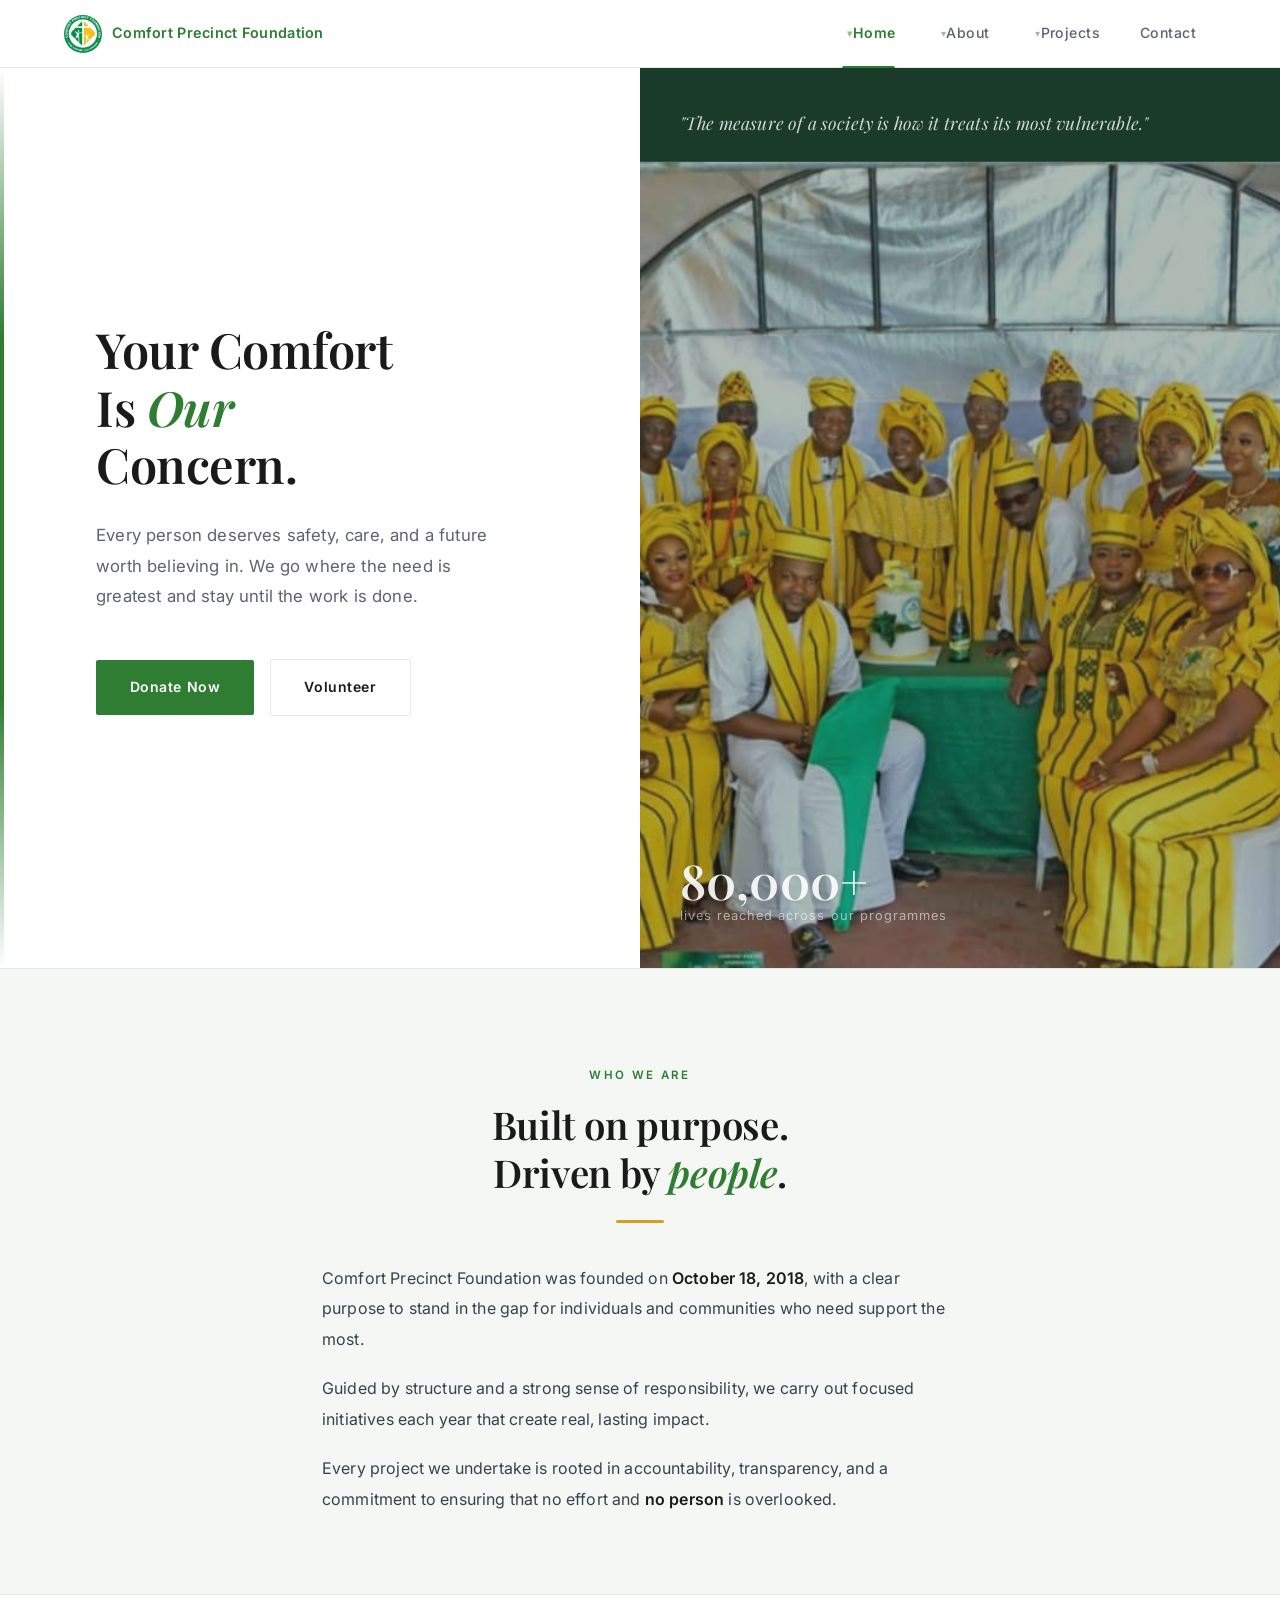
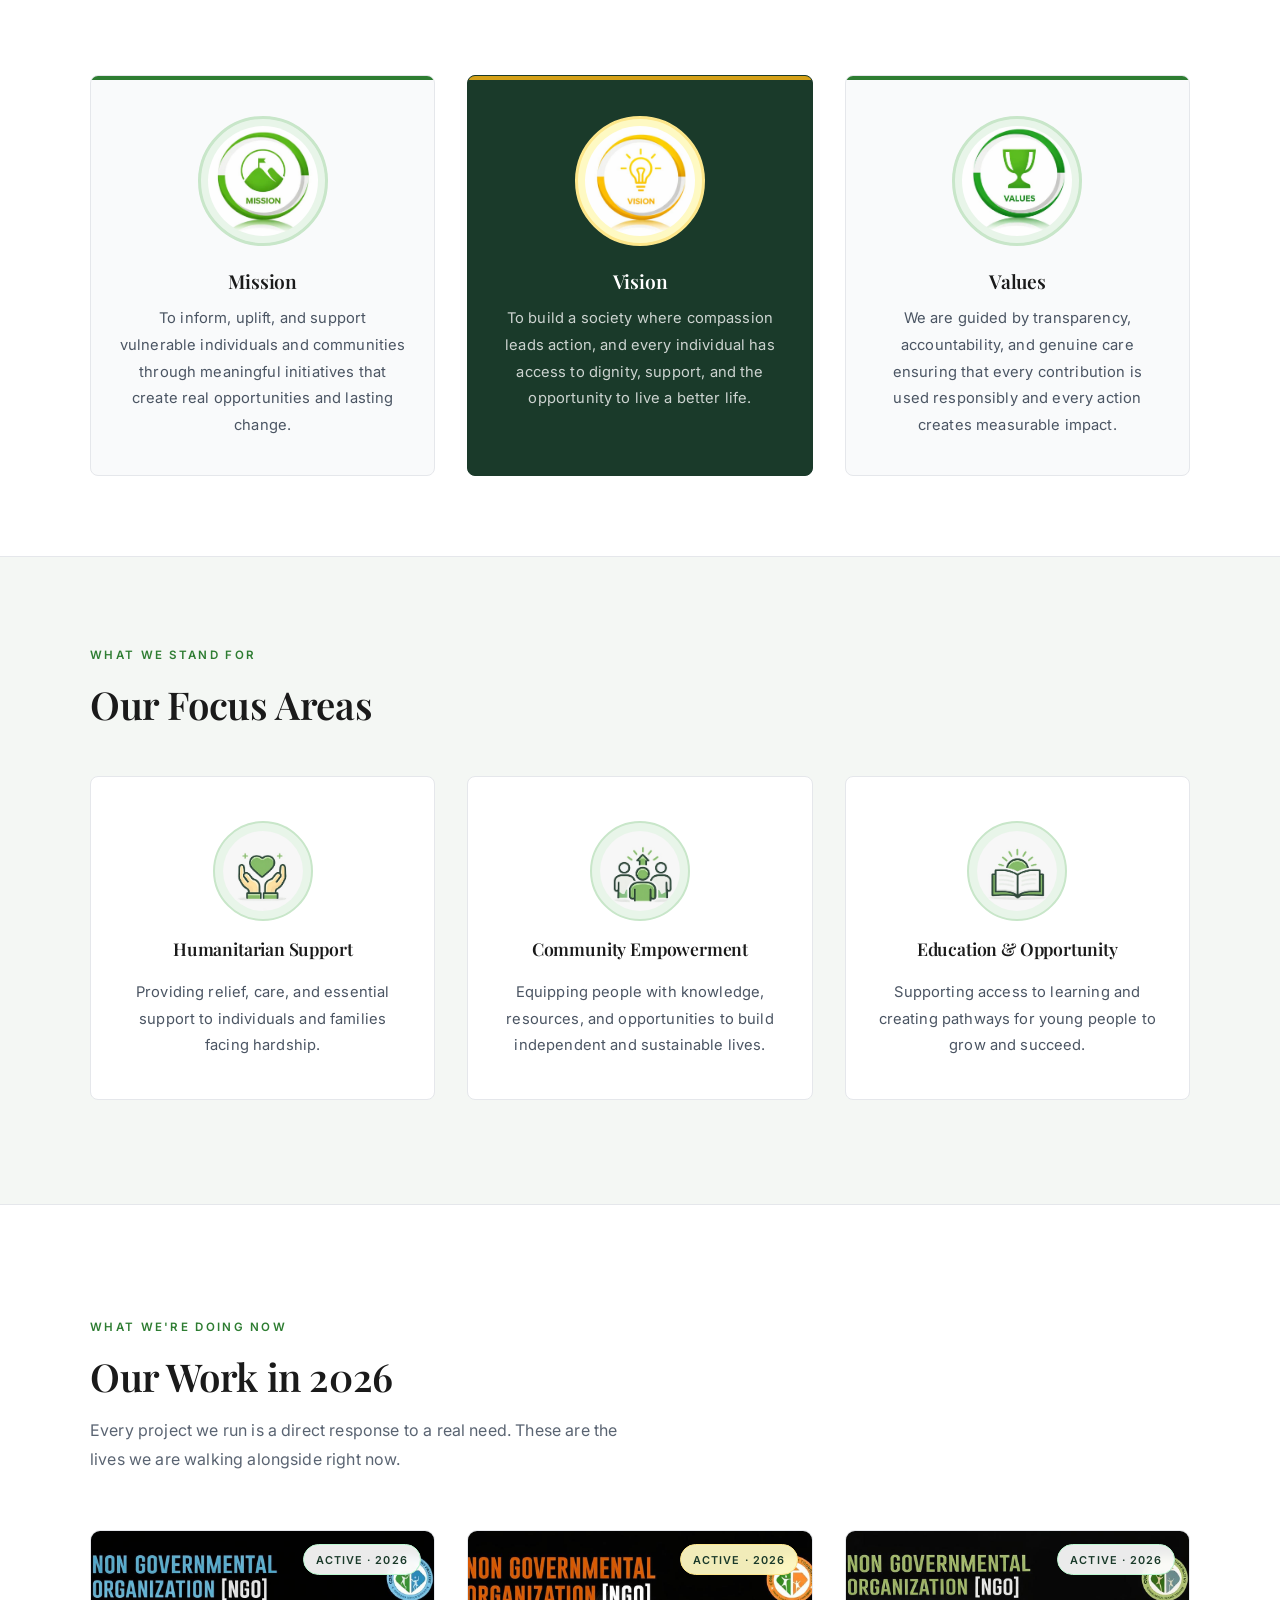
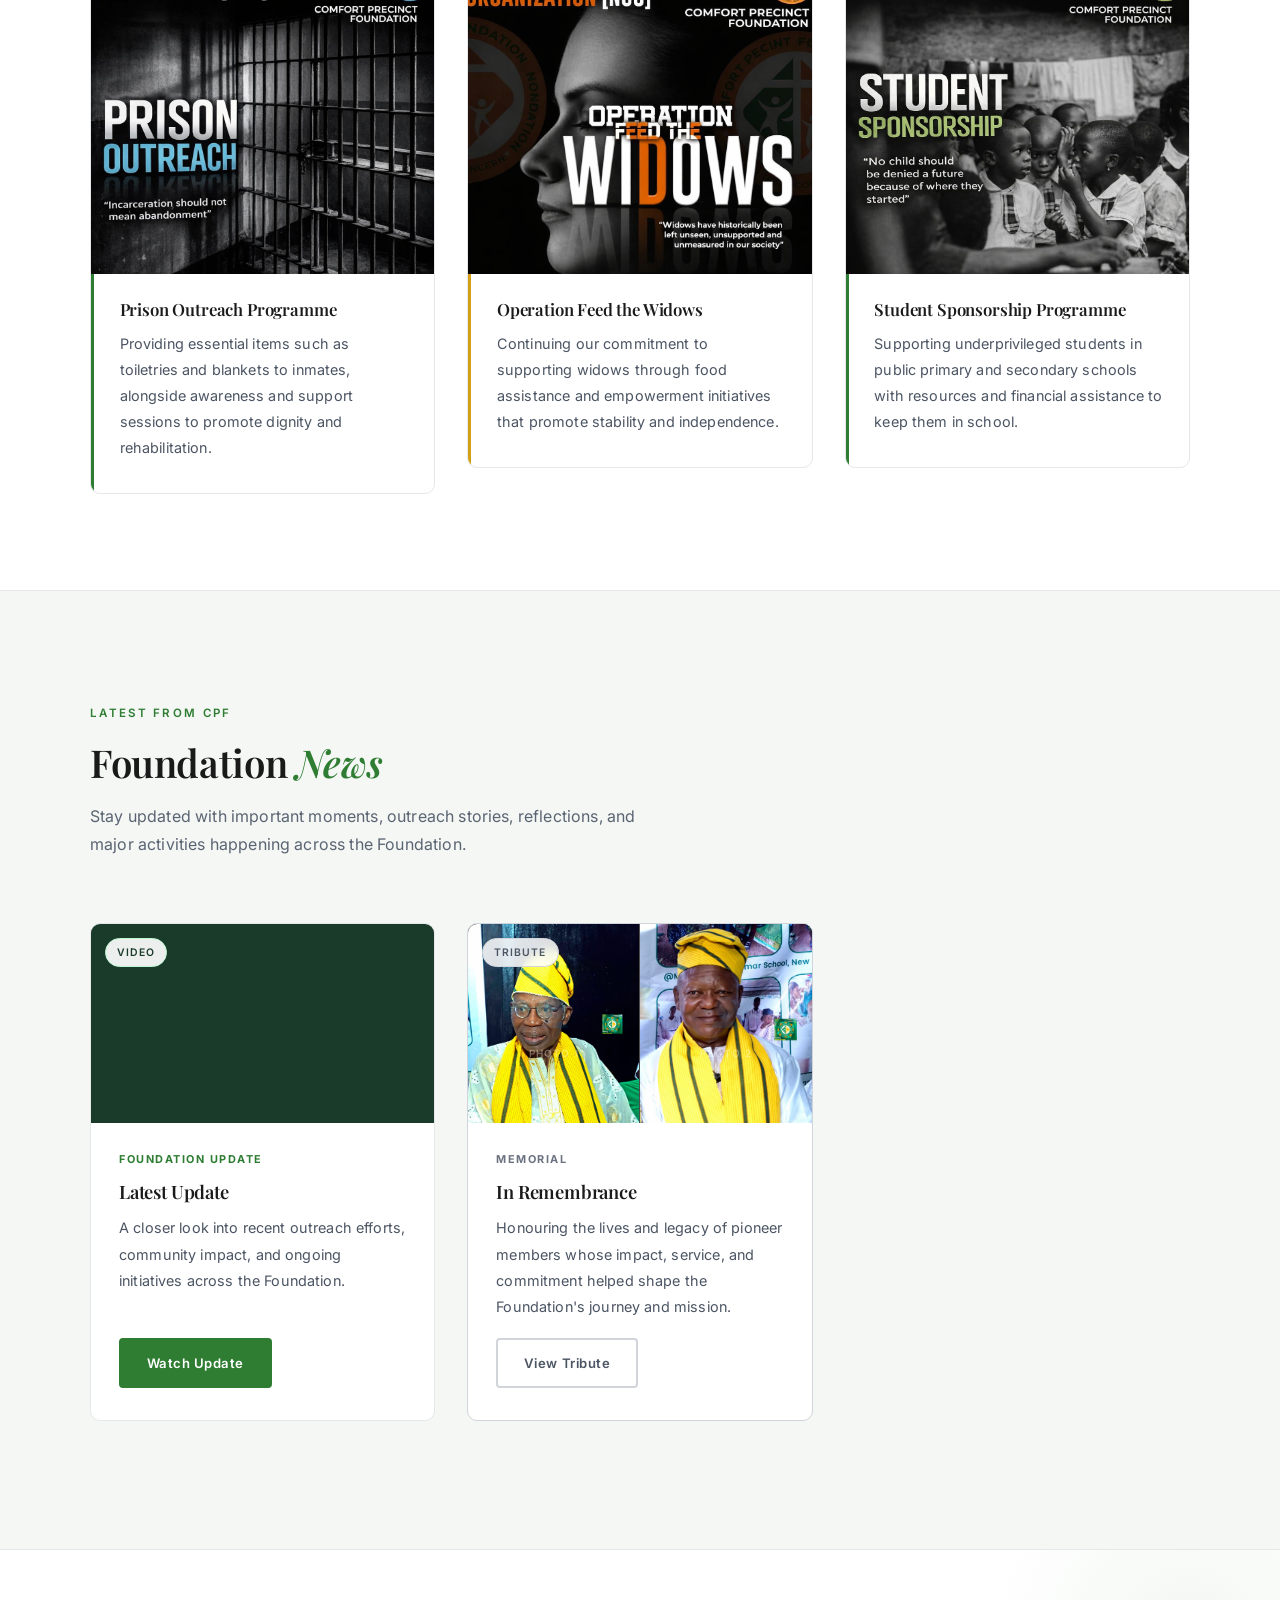
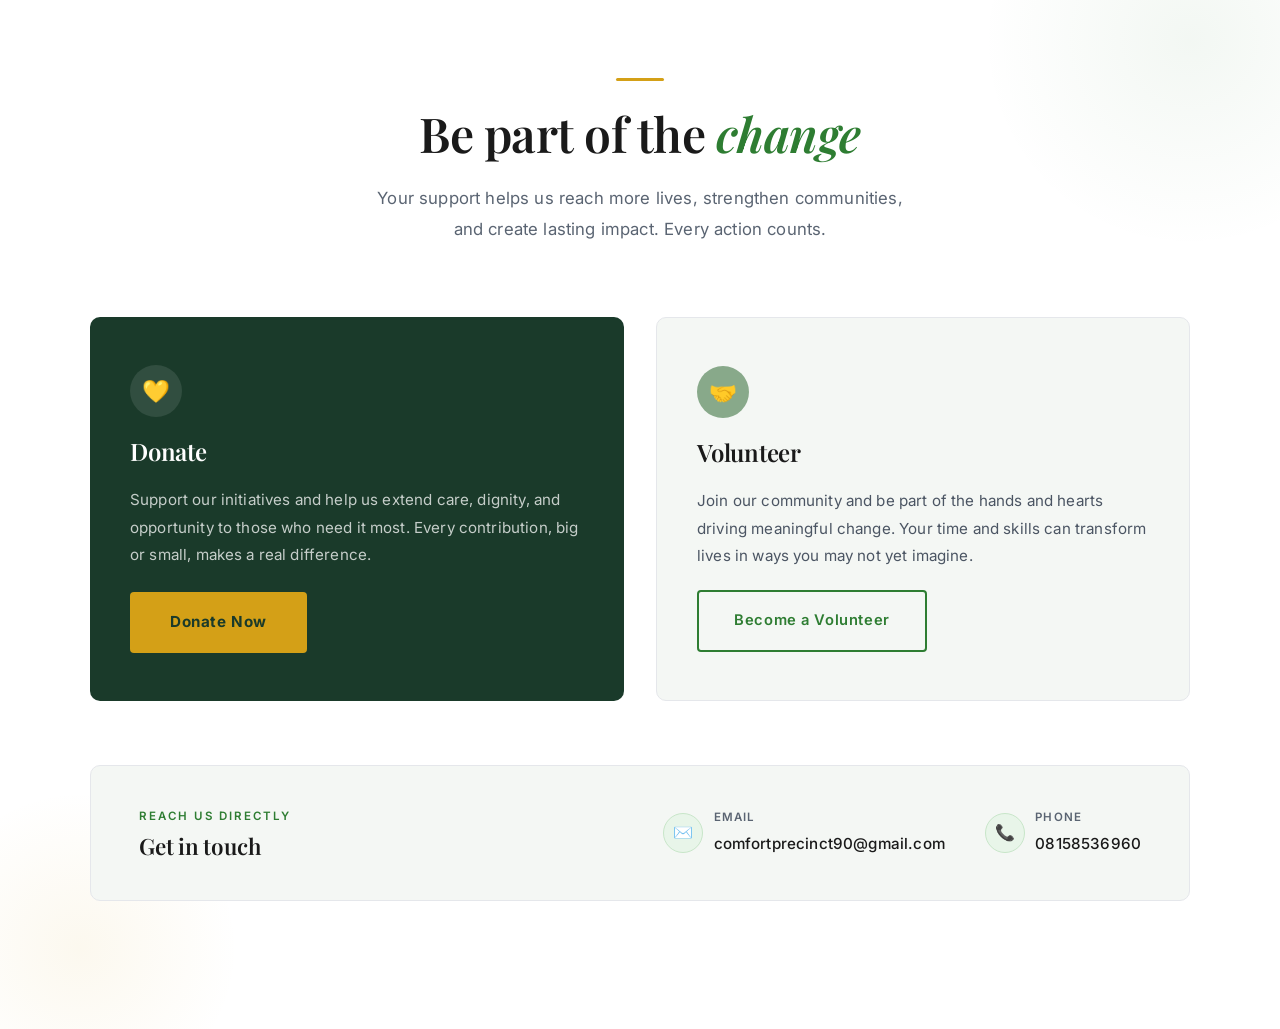
==== commit 6b644d10: "Add files via upload" ====
--- a/index.html
+++ b/index.html
@@ -6,992 +6,13 @@
   <title>Comfort Precinct Foundation</title>
 
   <link href="https://fonts.googleapis.com/css2?family=Inter:wght@300;400;500;600&family=Playfair+Display:wght@400;600&display=swap" rel="stylesheet" />
-
-  <style>
-
-    /* ── RESET ── */
-    *, *::before, *::after {
-      box-sizing: border-box;
-      margin: 0;
-      padding: 0;
-    }
-
-    /* ── CSS VARIABLES ── */
-    :root {
-      --cream: #ffffff;
-      --charcoal: #1a1a1a;
-      --warm-mid: #1a3a2a;
-      --terracotta: #2e7d32;
-      --terracotta-dark: #1b5e20;
-      --muted: #5a6472;
-      --border: #e5e7eb;
-      --accent-yellow: #d4a017;
-      --font-body: 'Inter', sans-serif;
-      --font-heading: 'Playfair Display', serif;
-      --body-line: 1.85;
-      --body-spacing: 0.01em;
-    }
-
-    /* ════════════════════════════════
-       NAVIGATION
-    ════════════════════════════════ */
-
-    .nav {
-      position: sticky;
-      top: 0;
-      z-index: 100;
-      background-color: #ffffff;
-      border-bottom: 1px solid var(--border);
-      padding: 0 4rem;
-      height: 68px;
-      display: flex;
-      align-items: center;
-      justify-content: space-between;
-    }
-
-    .nav__brand { display: flex; align-items: center; gap: 10px; text-decoration: none; }
-    .nav__logo { width: 38px; height: 38px; border-radius: 50%; object-fit: contain; }
-    .nav__brand-name { font-family: var(--font-body); font-weight: 600; font-size: 0.9rem; color: var(--terracotta); letter-spacing: 0.02em; }
-    .nav__links { display: flex; align-items: center; gap: 0; list-style: none; }
-    .nav__item { position: relative; }
-
-    .nav__item > a {
-      font-family: var(--font-body);
-      font-size: 0.88rem;
-      font-weight: 500;
-      color: var(--muted);
-      letter-spacing: 0.03em;
-      text-decoration: none;
-      transition: color 0.2s ease;
-      position: relative;
-      padding: 0 1.25rem;
-      height: 68px;
-      display: flex;
-      align-items: center;
-    }
-
-    .nav__item > a:hover { color: var(--terracotta); }
-    .nav__item > a.active { color: var(--terracotta); font-weight: 600; }
-
-    .nav__item > a.active::after {
-      content: '';
-      position: absolute;
-      bottom: 0;
-      left: 1.25rem; right: 1.25rem;
-      height: 2px;
-      background-color: var(--terracotta);
-      border-radius: 2px 2px 0 0;
-    }
-
-    .nav__item--dropdown > a::before {
-      content: '▾';
-      font-size: 0.65rem;
-      margin-left: 0.35rem;
-      opacity: 0.5;
-      display: inline-block;
-    }
-
-    .nav__dropdown {
-      position: absolute;
-      top: 100%; left: 0;
-      min-width: 220px;
-      background: #ffffff;
-      border: 1px solid var(--border);
-      border-top: 2px solid var(--terracotta);
-      border-radius: 0 0 8px 8px;
-      box-shadow: 0 8px 24px rgba(0,0,0,0.08);
-      padding: 0.5rem 0;
-      opacity: 0;
-      visibility: hidden;
-      transform: translateY(6px);
-      transition: opacity 0.2s ease, transform 0.2s ease, visibility 0.2s;
-      pointer-events: none;
-    }
-
-    .nav__item--dropdown:hover .nav__dropdown {
-      opacity: 1; visibility: visible; transform: translateY(0); pointer-events: all;
-    }
-
-    .nav__dropdown a {
-      display: block;
-      padding: 0.65rem 1.25rem;
-      font-family: var(--font-body);
-      font-size: 0.84rem;
-      font-weight: 400;
-      color: #4b5563;
-      text-decoration: none;
-      transition: background 0.15s ease, color 0.15s ease;
-      border-left: 3px solid transparent;
-    }
-
-    .nav__dropdown a:hover { background: #f4f7f4; color: var(--terracotta); border-left-color: var(--terracotta); }
-
-    .nav__toggle { display: none; background: none; border: none; cursor: pointer; flex-direction: column; gap: 5px; padding: 4px; }
-    .nav__toggle span { display: block; width: 24px; height: 2px; background-color: var(--charcoal); border-radius: 2px; transition: all 0.3s ease; }
-
-    @media (max-width: 768px) {
-      .nav { padding: 0 1.5rem; }
-      .nav__toggle { display: flex; }
-      .nav__links {
-        display: none;
-        position: absolute;
-        top: 68px; left: 0; right: 0;
-        background: #ffffff;
-        flex-direction: column;
-        align-items: stretch;
-        gap: 0;
-        border-bottom: 1px solid var(--border);
-        padding: 0;
-        box-shadow: 0 4px 12px rgba(0,0,0,0.06);
-      }
-      .nav__links.open { display: flex; }
-      .nav__item > a { height: auto; padding: 0.9rem 1.5rem; border-bottom: 1px solid #f3f4f6; display: block; }
-      .nav__item > a.active::after { display: none; }
-      .nav__item--dropdown > a::before { display: none; }
-      .nav__dropdown {
-        position: static; opacity: 1; visibility: visible; transform: none;
-        box-shadow: none; border: none; border-radius: 0;
-        background: #f9fafb; padding: 0; pointer-events: all; display: none;
-      }
-      .nav__item--dropdown.open .nav__dropdown { display: block; }
-      .nav__dropdown a { padding: 0.7rem 2rem; font-size: 0.82rem; border-bottom: 1px solid #f0f0f0; border-left: none; }
-    }
-
-
-    /* ── BASE ── */
-    html, body {
-      height: 100%;
-      font-family: var(--font-body);
-      font-size: 16px;
-      line-height: var(--body-line);
-      letter-spacing: var(--body-spacing);
-      background-color: var(--cream);
-      color: var(--charcoal);
-      -webkit-font-smoothing: antialiased;
-      -moz-osx-font-smoothing: grayscale;
-    }
-
-    p { font-family: var(--font-body); font-weight: 400; line-height: var(--body-line); letter-spacing: var(--body-spacing); }
-    h1, h2, h3, h4 { font-family: var(--font-heading); line-height: 1.2; letter-spacing: -0.01em; }
-
-
-    /* ════════════════════════════════
-       HERO SECTION
-    ════════════════════════════════ */
-
-    .hero {
-      min-height: 100vh;
-      display: grid;
-      grid-template-columns: 1fr 1fr;
-      overflow: hidden;
-    }
-
-    .hero__left {
-      display: flex;
-      flex-direction: column;
-      justify-content: center;
-      padding: 7rem 5rem 7rem 6rem;
-      position: relative;
-    }
-
-    .hero__left::before {
-      content: '';
-      position: absolute;
-      top: 0; left: 0;
-      width: 4px;
-      height: 100%;
-      background: linear-gradient(to bottom, transparent, var(--terracotta) 30%, var(--terracotta) 70%, transparent);
-    }
-
-    .hero__headline {
-      font-family: var(--font-heading);
-      font-weight: 600;
-      font-size: clamp(2.2rem, 3.8vw, 3.4rem);
-      line-height: 1.18;
-      color: var(--charcoal);
-      margin-bottom: 1.75rem;
-      animation: fadeUp 0.6s ease both;
-      animation-delay: 0.25s;
-    }
-
-    .hero__headline em { font-style: italic; color: var(--terracotta); }
-
-    .hero__subtext {
-      font-family: var(--font-body);
-      font-size: 1.05rem;
-      font-weight: 400;
-      line-height: 1.8;
-      color: var(--muted);
-      max-width: 420px;
-      margin-bottom: 3rem;
-      animation: fadeUp 0.6s ease both;
-      animation-delay: 0.4s;
-    }
-
-    .hero__actions {
-      display: flex;
-      gap: 1rem;
-      flex-wrap: wrap;
-      align-items: center;
-      animation: fadeUp 0.6s ease both;
-      animation-delay: 0.55s;
-    }
-
-    .btn {
-      display: inline-block;
-      font-family: var(--font-body);
-      font-weight: 600;
-      font-size: 0.875rem;
-      letter-spacing: 0.04em;
-      text-decoration: none;
-      border: none;
-      cursor: pointer;
-      padding: 0.9rem 2.1rem;
-      border-radius: 2px;
-      transition: background 0.22s ease, color 0.22s ease, transform 0.18s ease;
-    }
-
-    .btn--primary { background: var(--terracotta); color: #fff; }
-    .btn--primary:hover { background: var(--terracotta-dark); transform: translateY(-1px); }
-    .btn--outline { background: transparent; color: var(--charcoal); border: 1.5px solid var(--border); }
-    .btn--outline:hover { border-color: var(--charcoal); transform: translateY(-1px); }
-
-    .hero__right {
-      position: relative;
-      background: var(--warm-mid);
-      overflow: hidden;
-      display: flex;
-      flex-direction: column;
-    }
-
-    .hero__quote {
-      position: relative;
-      z-index: 3;
-      font-family: var(--font-heading);
-      font-style: italic;
-      font-size: 1.1rem;
-      color: rgba(255,255,255,0.8);
-      line-height: 1.65;
-      padding: 2.5rem 2.5rem 1.5rem 2.5rem;
-      border-bottom: 1px solid rgba(255,255,255,0.1);
-    }
-
-    .hero__quote::before {
-      content: '';
-      display: block;
-      width: 32px;
-      height: 2px;
-      background: var(--accent-yellow);
-      margin-bottom: 1rem;
-    }
-
-    .slider { position: relative; flex: 1; overflow: hidden; }
-
-    .slide {
-      position: absolute;
-      top: 0; left: 0;
-      width: 100%; height: 100%;
-      object-fit: cover;
-      opacity: 0;
-      transition: opacity 1s ease;
-    }
-
-    .slide.active { opacity: 1; }
-
-    .slider::after {
-      content: '';
-      position: absolute;
-      inset: 0;
-      background: rgba(26,58,42,0.35);
-      z-index: 1;
-      pointer-events: none;
-    }
-
-    .hero__stat-block {
-      position: absolute;
-      bottom: 2.5rem; left: 2.5rem;
-      z-index: 2;
-      color: rgba(255,255,255,0.9);
-    }
-
-    .hero__stat-number { font-family: var(--font-heading); font-size: 3rem; font-weight: 600; line-height: 1; display: block; }
-    .hero__stat-divider { width: 36px; height: 1.5px; background: var(--accent-yellow); margin: 0.75rem 0; }
-    .hero__stat-label { font-family: var(--font-body); font-size: 0.8rem; font-weight: 400; letter-spacing: 0.08em; color: rgba(255,255,255,0.55); display: block; }
-
-    @media (max-width: 860px) {
-      .hero { grid-template-columns: 1fr; grid-template-rows: auto auto; }
-      .hero__left { padding: 5rem 2rem 3.5rem 2.5rem; order: 2; }
-      .hero__left::before { width: 100%; height: 3px; top: 0; background: linear-gradient(to right, transparent, var(--terracotta) 30%, var(--terracotta) 70%, transparent); }
-      .hero__right { order: 1; min-height: 380px; max-height: 480px; }
-      .hero__stat-number { font-size: 2.2rem; }
-    }
-
-    @media (max-width: 480px) {
-      .hero__left { padding: 3.5rem 1.5rem 3rem 1.75rem; }
-      .hero__actions { flex-direction: column; align-items: flex-start; }
-      .btn { width: 100%; text-align: center; }
-      .hero__right { min-height: 300px; max-height: 360px; }
-    }
-
-    @keyframes fadeUp {
-      from { opacity: 0; transform: translateY(18px); }
-      to   { opacity: 1; transform: translateY(0); }
-    }
-
-
-    /* ════════════════════════════════
-       ABOUT SECTION
-    ════════════════════════════════ */
-
-    .about { background-color: #f4f7f4; border-top: 1px solid var(--border); }
-
-    .about__eyebrow { font-family: var(--font-body); font-weight: 600; font-size: 0.72rem; letter-spacing: 0.2em; text-transform: uppercase; color: var(--terracotta); margin-bottom: 0.85rem; }
-    .about__heading { font-family: var(--font-heading); font-weight: 600; font-size: clamp(1.8rem, 3vw, 2.5rem); line-height: 1.25; color: var(--charcoal); margin-bottom: 1.5rem; }
-    .about__heading em { font-style: italic; color: var(--terracotta); }
-
-    .about__intro-block { max-width: 700px; margin: 0 auto; padding: 6rem 2rem 5rem; text-align: center; }
-    .about__intro-divider { width: 48px; height: 3px; background: var(--accent-yellow); margin: 0 auto 2.5rem; border-radius: 2px; }
-    .about__intro-text { display: flex; flex-direction: column; gap: 1.2rem; text-align: left; }
-    .about__intro-text p { font-size: 1rem; font-weight: 400; line-height: 1.9; color: #374151; }
-    .about__intro-text strong { font-weight: 600; color: var(--charcoal); }
-
-    .about__mvv-block { background-color: #ffffff; border-top: 1px solid var(--border); border-bottom: 1px solid var(--border); padding: 5rem 4rem; }
-    .about__mvv-grid { max-width: 1100px; margin: 0 auto; display: grid; grid-template-columns: repeat(3, 1fr); gap: 2rem; align-items: stretch; }
-
-    .about__mvv-card {
-      display: flex; flex-direction: column; align-items: center; text-align: center;
-      background-color: #f9fafb; border: 1px solid var(--border); border-radius: 8px;
-      overflow: hidden; padding-bottom: 2.25rem;
-      transition: border-color 0.22s ease, transform 0.22s ease, box-shadow 0.22s ease;
-    }
-
-    .about__mvv-card:hover { border-color: var(--terracotta); transform: translateY(-4px); box-shadow: 0 8px 24px rgba(46,125,50,0.08); }
-    .about__mvv-card::before { content: ''; display: block; height: 4px; background: var(--terracotta); width: 100%; flex-shrink: 0; }
-    .about__mvv-card--featured { background-color: #1a3a2a; border-color: #1a3a2a; }
-    .about__mvv-card--featured::before { background: var(--accent-yellow); }
-    .about__mvv-card--featured .about__mvv-title { color: #ffffff; }
-    .about__mvv-card--featured .about__mvv-text { color: rgba(255,255,255,0.78); }
-
-    .about__card-icon-wrap {
-      width: 130px; height: 130px; border-radius: 50%;
-      background-color: #e8f5e9; border: 3px solid #c8e6c9;
-      display: flex; align-items: center; justify-content: center;
-      flex-shrink: 0; overflow: hidden;
-      margin-top: 2.25rem; margin-bottom: 1.5rem;
-      animation: iconFloat 3.5s ease-in-out infinite;
-    }
-
-    .about__mvv-card--featured .about__card-icon-wrap { background-color: #fef9c3; border-color: #fde68a; }
-    .about__mvv-card:nth-child(1) .about__card-icon-wrap { animation-delay: 0s; }
-    .about__mvv-card:nth-child(2) .about__card-icon-wrap { animation-delay: 0.6s; }
-    .about__mvv-card:nth-child(3) .about__card-icon-wrap { animation-delay: 1.2s; }
-
-    .about__icon-img { width: 110px; height: 110px; object-fit: cover; border-radius: 50%; display: block; }
-    .about__mvv-title { font-family: var(--font-heading); font-weight: 600; font-size: 1.2rem; color: var(--charcoal); margin-bottom: 0.75rem; padding: 0 1.75rem; }
-    .about__mvv-text { font-family: var(--font-body); font-size: 0.92rem; font-weight: 400; line-height: 1.82; color: #4b5563; padding: 0 1.75rem; }
-
-    .about__sectors-block { padding: 5.5rem 4rem 6.5rem; }
-    .about__sectors-header { max-width: 1100px; margin: 0 auto 3rem; }
-    .about__sectors-grid { max-width: 1100px; margin: 0 auto; display: grid; grid-template-columns: repeat(3, 1fr); gap: 2rem; }
-
-    .about__sector-card {
-      display: flex; flex-direction: column; align-items: center; text-align: center;
-      gap: 1.1rem; padding: 2.75rem 2rem 2.5rem;
-      background-color: #ffffff; border: 1px solid var(--border); border-radius: 8px;
-      transition: border-color 0.22s ease, transform 0.22s ease, box-shadow 0.22s ease;
-    }
-
-    .about__sector-card:hover { border-color: var(--terracotta); transform: translateY(-4px); box-shadow: 0 8px 24px rgba(46,125,50,0.08); }
-
-    .about__sector-icon-wrap {
-      width: 100px; height: 100px; border-radius: 50%;
-      background-color: #e8f5e9; border: 2px solid #c8e6c9;
-      display: flex; align-items: center; justify-content: center;
-      flex-shrink: 0; overflow: hidden;
-      animation: iconFloat 3.5s ease-in-out infinite;
-    }
-
-    .about__sector-card:nth-child(1) .about__sector-icon-wrap { animation-delay: 0s; }
-    .about__sector-card:nth-child(2) .about__sector-icon-wrap { animation-delay: 0.7s; }
-    .about__sector-card:nth-child(3) .about__sector-icon-wrap { animation-delay: 1.4s; }
-
-    .about__sector-img { width: 80px; height: 80px; object-fit: cover; border-radius: 50%; }
-    .about__sector-title { font-family: var(--font-heading); font-weight: 600; font-size: 1.1rem; color: var(--charcoal); line-height: 1.3; }
-    .about__sector-text { font-family: var(--font-body); font-size: 0.92rem; font-weight: 400; line-height: 1.82; color: #4b5563; }
-
-    @keyframes iconFloat {
-      0%   { transform: translateY(0px); }
-      50%  { transform: translateY(-8px); }
-      100% { transform: translateY(0px); }
-    }
-
-    @media (max-width: 900px) {
-      .about__mvv-block { padding: 4rem 2rem; }
-      .about__mvv-grid { grid-template-columns: 1fr; gap: 1.5rem; }
-      .about__sectors-block { padding: 4rem 2rem 5rem; }
-      .about__sectors-grid { grid-template-columns: 1fr; gap: 1.5rem; }
-      .about__intro-block { padding: 4rem 1.5rem 3.5rem; }
-      .about__sector-card { align-items: flex-start; text-align: left; }
-    }
-
-    @media (max-width: 480px) {
-      .about__mvv-block { padding: 3rem 1.25rem; }
-      .about__sectors-block { padding: 3rem 1.25rem 4rem; }
-      .about__intro-block { padding: 3rem 1.25rem; }
-      .about__mvv-card { border-radius: 6px; }
-      .about__sector-card { padding: 2rem 1.5rem; }
-      .about__card-icon-wrap { width: 110px; height: 110px; }
-      .about__icon-img { width: 90px; height: 90px; }
-    }
-
-
-    /* ════════════════════════════════
-       PROJECTS SECTION
-    ════════════════════════════════ */
-
-    .projects__inner { max-width: 1100px; margin: 0 auto; }
-    .projects__eyebrow { font-family: var(--font-body); font-weight: 600; font-size: 0.72rem; letter-spacing: 0.2em; text-transform: uppercase; color: var(--terracotta); margin-bottom: 0.85rem; }
-    .projects__heading { font-family: var(--font-heading); font-weight: 600; font-size: clamp(1.8rem, 3vw, 2.5rem); line-height: 1.25; color: var(--charcoal); margin-bottom: 1rem; }
-    .projects__intro { font-family: var(--font-body); font-size: 1rem; font-weight: 400; line-height: 1.8; color: var(--muted); max-width: 560px; }
-    .projects__header { margin-bottom: 3.5rem; }
-    .projects__current { background-color: var(--cream); padding: 7rem 4rem 6rem; border-top: 1px solid var(--border); }
-    .projects__grid { display: grid; grid-template-columns: repeat(3, 1fr); gap: 2rem; align-items: start; }
-
-    .project-card {
-      display: flex; flex-direction: column;
-      border-radius: 10px; overflow: hidden;
-      border: 1px solid var(--border); background-color: #ffffff;
-      transition: transform 0.25s ease, box-shadow 0.25s ease;
-    }
-
-    .project-card:hover { transform: translateY(-6px); box-shadow: 0 16px 40px rgba(0,0,0,0.12); }
-    .project-card__poster-wrap { position: relative; width: 100%; aspect-ratio: 1 / 1; overflow: hidden; }
-    .project-card__poster { width: 100%; height: 100%; object-fit: cover; object-position: top center; display: block; transition: transform 0.4s ease; }
-    .project-card:hover .project-card__poster { transform: scale(1.04); }
-
-    .project-card__badge {
-      position: absolute; top: 0.85rem; right: 0.85rem;
-      font-family: var(--font-body); font-size: 0.68rem; font-weight: 600;
-      letter-spacing: 0.1em; text-transform: uppercase;
-      color: #1a3a2a; background-color: rgba(255,255,255,0.92);
-      border: 1.5px solid #bbf7d0; padding: 0.28rem 0.75rem;
-      border-radius: 20px; backdrop-filter: blur(4px);
-    }
-
-    .project-card__badge--yellow { color: #1a3a2a; background-color: rgba(254,249,195,0.95); border-color: #fde68a; }
-    .project-card__caption { padding: 1.5rem 1.6rem 2rem; display: flex; flex-direction: column; gap: 0.65rem; border-left: 3px solid var(--terracotta); }
-    .project-card--featured .project-card__caption { border-left-color: var(--accent-yellow); }
-    .project-card__title { font-family: var(--font-heading); font-weight: 600; font-size: 1.05rem; line-height: 1.35; color: var(--charcoal); }
-    .project-card__desc { font-family: var(--font-body); font-size: 0.9rem; font-weight: 400; line-height: 1.8; color: #4b5563; }
-
-    @media (max-width: 860px) {
-      .projects__current { padding: 5rem 2.5rem 4rem; }
-      .projects__grid { grid-template-columns: 1fr 1fr; gap: 1.5rem; }
-    }
-
-    @media (max-width: 600px) {
-      .projects__current { padding: 4rem 1.5rem 3rem; }
-      .projects__grid { grid-template-columns: 1fr; }
-    }
-
-
-    /* ════════════════════════════════
-       FOUNDATION NEWS SECTION
-       FIXED: equal card heights, consistent media
-       dimensions, full-colour memorial portraits,
-       clean video integration
-    ════════════════════════════════ */
-
-    .news {
-      background-color: #ffffff;
-      border-top: 1px solid var(--border);
-      padding: 7rem 4rem 8rem;
-    }
-
-    .news__inner { max-width: 1100px; margin: 0 auto; }
-
-    .news__header { margin-bottom: 4rem; }
-
-    .news__eyebrow {
-      font-family: var(--font-body);
-      font-weight: 600;
-      font-size: 0.72rem;
-      letter-spacing: 0.2em;
-      text-transform: uppercase;
-      color: var(--terracotta);
-      margin-bottom: 0.85rem;
-      display: block;
-    }
-
-    .news__heading {
-      font-family: var(--font-heading);
-      font-weight: 600;
-      font-size: clamp(1.8rem, 3vw, 2.5rem);
-      line-height: 1.25;
-      color: var(--charcoal);
-      margin-bottom: 1rem;
-    }
-
-    .news__heading em { font-style: italic; color: var(--terracotta); }
-
-    .news__intro {
-      font-family: var(--font-body);
-      font-size: 1rem;
-      font-weight: 400;
-      line-height: 1.8;
-      color: var(--muted);
-      max-width: 580px;
-    }
-
-    /*
-      FIX 1 — Equal card heights:
-      Use align-items: stretch so all 3 cards in the row
-      grow to match the tallest card automatically.
-    */
-    .news__grid {
-      display: grid;
-      grid-template-columns: repeat(3, 1fr);
-      gap: 2rem;
-      align-items: stretch;   /* ← key fix: all cards same height */
-    }
-
-    /*
-      FIX 2 — Card structure:
-      Cards are flex columns so the body grows to fill
-      remaining space, keeping buttons bottom-aligned.
-    */
-    .news-card {
-      background: #ffffff;
-      border: 1px solid var(--border);
-      border-radius: 10px;
-      overflow: hidden;
-      display: flex;
-      flex-direction: column;
-      transition: transform 0.25s ease, box-shadow 0.25s ease;
-    }
-
-    .news-card:hover {
-      transform: translateY(-5px);
-      box-shadow: 0 14px 36px rgba(0,0,0,0.09);
-    }
-
-    .news-card--memorial { border-color: #d1d5db; }
-
-    /*
-      FIX 3 — Consistent media height:
-      All three cards share the same padding-bottom ratio
-      so media blocks are visually identical in height.
-      Using aspect-ratio + a fixed height approach via
-      padding-bottom: 58% so the ratio holds on all screens.
-    */
-    .news-card__media {
-      position: relative;
-      width: 100%;
-      /* padding-bottom creates a fixed-ratio box */
-      padding-bottom: 58%;
-      overflow: hidden;
-      flex-shrink: 0;   /* never let the media block shrink */
-    }
-
-    /* Video card background */
-    .news-card__media--video { background: var(--warm-mid); }
-
-    /* Memorial card background */
-    .news-card__media--memorial { background: #1e1e1e; }
-
-    /* Events card background */
-    .news-card__media--events { background: #2a2a2a; }
-
-    /*
-      FIX 4 — Video element:
-      The <video> sits absolute inside the ratio box,
-      exactly like an image. object-fit: cover fills
-      the space without distortion or overflow.
-    */
-    .news-card__video {
-      position: absolute;
-      top: 0; left: 0;
-      width: 100%;
-      height: 100%;
-      object-fit: cover;
-      border-radius: 0;   /* card overflow:hidden handles rounding */
-      display: block;
-    }
-
-    /* Placeholder shown when no video/image is present */
-    .news-card__placeholder {
-      position: absolute;
-      inset: 0;
-      display: flex;
-      flex-direction: column;
-      align-items: center;
-      justify-content: center;
-      gap: 0.75rem;
-      color: rgba(255,255,255,0.5);
-    }
-
-    .news-card__placeholder p {
-      font-size: 0.72rem;
-      font-weight: 600;
-      letter-spacing: 0.12em;
-      text-transform: uppercase;
-      opacity: 0.5;
-    }
-
-    /* Play button circle */
-    .news-card__play {
-      width: 54px;
-      height: 54px;
-      border-radius: 50%;
-      background: rgba(255,255,255,0.12);
-      border: 2px solid rgba(255,255,255,0.28);
-      display: flex;
-      align-items: center;
-      justify-content: center;
-      font-size: 1.1rem;
-      color: #ffffff;
-      padding-left: 4px;
-    }
-
-    /*
-      FIX 5 — Standard image inside media block:
-      Absolute positioned, covers the full ratio box,
-      no distortion.
-    */
-    .news-card__img {
-      position: absolute;
-      inset: 0;
-      width: 100%;
-      height: 100%;
-      object-fit: cover;
-      object-position: center;
-      display: block;
-      transition: transform 0.4s ease;
-      /* NO filter — full colour */
-    }
-
-    .news-card:hover .news-card__img { transform: scale(1.04); }
-
-    /*
-      FIX 6 — Memorial split portrait:
-      Two equal halves filling the same ratio box.
-      No grayscale filter — full original colour.
-    */
-    .news-card__portrait-split {
-      position: absolute;
-      inset: 0;
-      display: grid;
-      grid-template-columns: 1fr 1fr;
-    }
-
-    .news-card__portrait-half {
-      position: relative;
-      overflow: hidden;
-      background: #2e2e2e;
-    }
-
-    /* Dividing line between the two portraits */
-    .news-card__portrait-half:first-child {
-      border-right: 1px solid rgba(255,255,255,0.15);
-    }
-
-    .news-card__portrait-img {
-      position: absolute;
-      inset: 0;
-      width: 100%;
-      height: 100%;
-      object-fit: cover;
-      object-position: center top;
-      display: block;
-      /*
-        FIX 7 — Grayscale removed completely.
-        Images display in full natural colour.
-        filter: none is explicit to override any
-        inherited or previously set grayscale.
-      */
-      filter: none;
-      transition: transform 0.4s ease;
-    }
-
-    .news-card__portrait-half:hover .news-card__portrait-img {
-      transform: scale(1.04);
-    }
-
-    /* Placeholder inside each portrait half */
-    .news-card__portrait-placeholder {
-      position: absolute;
-      inset: 0;
-      display: flex;
-      flex-direction: column;
-      align-items: center;
-      justify-content: center;
-      gap: 0.4rem;
-      color: rgba(255,255,255,0.35);
-    }
-
-    .news-card__portrait-placeholder span { font-size: 1.8rem; opacity: 0.4; }
-    .news-card__portrait-placeholder p { font-size: 0.62rem; font-weight: 600; letter-spacing: 0.1em; text-transform: uppercase; }
-
-    /* Badge overlaid on media */
-    .news-card__badge {
-      position: absolute;
-      top: 0.85rem;
-      left: 0.85rem;
-      z-index: 2;
-      font-family: var(--font-body);
-      font-size: 0.65rem;
-      font-weight: 600;
-      letter-spacing: 0.1em;
-      text-transform: uppercase;
-      color: #1a3a2a;
-      background: rgba(255,255,255,0.92);
-      border: 1.5px solid #bbf7d0;
-      padding: 0.25rem 0.7rem;
-      border-radius: 20px;
-      backdrop-filter: blur(4px);
-    }
-
-    .news-card__badge--subtle {
-      color: #4b5563;
-      background: rgba(255,255,255,0.85);
-      border-color: #d1d5db;
-    }
-
-    .news-card__badge--amber {
-      color: #92400e;
-      background: rgba(254,249,195,0.95);
-      border-color: #fde68a;
-    }
-
-    /*
-      FIX 8 — Card body:
-      flex-grow: 1 makes the body fill all remaining
-      card height so buttons bottom-align across all cards.
-    */
-    .news-card__body {
-      padding: 1.6rem 1.75rem 2rem;
-      display: flex;
-      flex-direction: column;
-      gap: 0.7rem;
-      flex: 1;              /* grow to fill remaining card height */
-    }
-
-    .news-card__label {
-      font-family: var(--font-body);
-      font-size: 0.68rem;
-      font-weight: 700;
-      letter-spacing: 0.14em;
-      text-transform: uppercase;
-      color: var(--terracotta);
-    }
-
-    .news-card--memorial .news-card__label { color: #6b7280; }
-    .news-card--events .news-card__label { color: #92400e; }
-
-    .news-card__title {
-      font-family: var(--font-heading);
-      font-weight: 600;
-      font-size: 1.15rem;
-      line-height: 1.3;
-      color: var(--charcoal);
-    }
-
-    .news-card__text {
-      font-family: var(--font-body);
-      font-size: 0.9rem;
-      font-weight: 400;
-      line-height: 1.82;
-      color: #4b5563;
-      flex-grow: 1;          /* push button to bottom */
-    }
-
-    .news-card__btn {
-      display: inline-block;
-      font-family: var(--font-body);
-      font-weight: 600;
-      font-size: 0.82rem;
-      letter-spacing: 0.04em;
-      text-decoration: none;
-      padding: 0.7rem 1.6rem;
-      border-radius: 4px;
-      align-self: flex-start;
-      margin-top: 0.4rem;
-      flex-shrink: 0;        /* button never squashes */
-      transition: background 0.22s ease, color 0.22s ease, transform 0.18s ease, border-color 0.22s ease;
-    }
-
-    .news-card__btn--primary {
-      background: var(--terracotta);
-      color: #ffffff;
-      border: 2px solid var(--terracotta);
-    }
-
-    .news-card__btn--primary:hover {
-      background: var(--terracotta-dark);
-      border-color: var(--terracotta-dark);
-      transform: translateY(-1px);
-    }
-
-    .news-card__btn--outline {
-      background: transparent;
-      color: #4b5563;
-      border: 2px solid #d1d5db;
-    }
-
-    .news-card__btn--outline:hover {
-      border-color: #6b7280;
-      color: var(--charcoal);
-      transform: translateY(-1px);
-    }
-
-    .news-card__btn--amber {
-      background: transparent;
-      color: #92400e;
-      border: 2px solid #fde68a;
-    }
-
-    .news-card__btn--amber:hover {
-      background: #fef9c3;
-      transform: translateY(-1px);
-    }
-
-    /* News responsive */
-    @media (max-width: 900px) {
-      .news { padding: 5rem 2.5rem 6rem; }
-      /* 2 columns on tablet — cards still stretch to equal height */
-      .news__grid { grid-template-columns: 1fr 1fr; gap: 1.5rem; }
-    }
-
-    @media (max-width: 600px) {
-      .news { padding: 4rem 1.5rem 5rem; }
-      /* Single column on mobile — height equality is automatic */
-      .news__grid { grid-template-columns: 1fr; }
-    }
-
-
-    /* ════════════════════════════════
-       CTA SECTION
-    ════════════════════════════════ */
-
-    .cta {
-      background-color: #f4f7f4;
-      border-top: 1px solid var(--border);
-      padding: 8rem 4rem;
-      position: relative;
-      overflow: hidden;
-    }
-
-    .cta::before {
-      content: '';
-      position: absolute;
-      top: -120px; right: -120px;
-      width: 420px; height: 420px;
-      border-radius: 50%;
-      background: radial-gradient(circle, rgba(46,125,50,0.06) 0%, transparent 70%);
-      pointer-events: none;
-    }
-
-    .cta::after {
-      content: '';
-      position: absolute;
-      bottom: -80px; left: -80px;
-      width: 320px; height: 320px;
-      border-radius: 50%;
-      background: radial-gradient(circle, rgba(212,160,23,0.07) 0%, transparent 70%);
-      pointer-events: none;
-    }
-
-    .cta__inner { max-width: 1100px; margin: 0 auto; position: relative; z-index: 1; }
-    .cta__header { text-align: center; margin-bottom: 4.5rem; }
-    .cta__divider { width: 48px; height: 3px; background: var(--accent-yellow); margin: 0 auto 1.5rem; border-radius: 2px; }
-    .cta__headline { font-family: var(--font-heading); font-weight: 600; font-size: clamp(2rem, 4vw, 3rem); line-height: 1.2; color: var(--charcoal); margin-bottom: 1.25rem; }
-    .cta__headline em { font-style: italic; color: var(--terracotta); }
-    .cta__subtext { font-family: var(--font-body); font-size: 1.05rem; font-weight: 400; line-height: 1.85; color: var(--muted); max-width: 540px; margin: 0 auto; }
-
-    .cta__actions { display: grid; grid-template-columns: 1fr 1fr; gap: 2rem; margin-bottom: 4rem; }
-
-    .cta__block {
-      border-radius: 10px; padding: 3rem 2.5rem;
-      display: flex; flex-direction: column; gap: 1.25rem;
-      transition: transform 0.25s ease, box-shadow 0.25s ease;
-    }
-
-    .cta__block:hover { transform: translateY(-4px); box-shadow: 0 12px 32px rgba(0,0,0,0.09); }
-    .cta__block--donate { background-color: var(--warm-mid); border: none; }
-    .cta__block--donate .cta__block-icon { background-color: rgba(255,255,255,0.1); }
-    .cta__block--donate .cta__block-title { color: #ffffff; }
-    .cta__block--donate .cta__block-text { color: rgba(255,255,255,0.75); }
-    .cta__block--volunteer { background-color: #ffffff; border: 1.5px solid var(--border); }
-    .cta__block--volunteer .cta__block-icon { background-color: #e8f5e9; }
-    .cta__block--volunteer .cta__block-title { color: var(--charcoal); }
-    .cta__block--volunteer .cta__block-text { color: #4b5563; }
-
-    .cta__block-icon { width: 52px; height: 52px; border-radius: 50%; display: flex; align-items: center; justify-content: center; font-size: 1.4rem; flex-shrink: 0; }
-    .cta__block-title { font-family: var(--font-heading); font-weight: 600; font-size: 1.5rem; line-height: 1.2; }
-    .cta__block-text { font-family: var(--font-body); font-size: 0.95rem; font-weight: 400; line-height: 1.82; flex-grow: 1; }
-
-    .cta__btn-donate {
-      display: inline-block; font-family: var(--font-body); font-weight: 700;
-      font-size: 0.95rem; letter-spacing: 0.04em; text-decoration: none;
-      text-align: center; padding: 1rem 2.5rem; border-radius: 4px; border: none;
-      cursor: pointer; background-color: var(--accent-yellow); color: #1a3a2a;
-      align-self: flex-start;
-      transition: background-color 0.22s ease, transform 0.18s ease, box-shadow 0.22s ease;
-    }
-
-    .cta__btn-donate:hover { background-color: #c49010; transform: translateY(-2px); box-shadow: 0 6px 20px rgba(212,160,23,0.4); }
-
-    .cta__btn-volunteer {
-      display: inline-block; font-family: var(--font-body); font-weight: 600;
-      font-size: 0.92rem; letter-spacing: 0.04em; text-decoration: none;
-      text-align: center; padding: 0.95rem 2.2rem; border-radius: 4px;
-      border: 2px solid var(--terracotta); background: transparent;
-      color: var(--terracotta); align-self: flex-start; cursor: pointer;
-      transition: background-color 0.22s ease, color 0.22s ease, transform 0.18s ease;
-    }
-
-    .cta__btn-volunteer:hover { background-color: var(--terracotta); color: #ffffff; transform: translateY(-2px); }
-
-    .cta__contact {
-      background-color: #ffffff; border: 1px solid var(--border); border-radius: 10px;
-      padding: 2.5rem 3rem; display: flex; align-items: center;
-      justify-content: space-between; gap: 2rem; flex-wrap: wrap;
-    }
-
-    .cta__contact-left { display: flex; flex-direction: column; gap: 0.4rem; }
-    .cta__contact-label { font-family: var(--font-body); font-weight: 600; font-size: 0.72rem; letter-spacing: 0.18em; text-transform: uppercase; color: var(--terracotta); }
-    .cta__contact-title { font-family: var(--font-heading); font-weight: 600; font-size: 1.4rem; color: var(--charcoal); line-height: 1.2; }
-    .cta__contact-details { display: flex; gap: 2.5rem; flex-wrap: wrap; align-items: center; }
-    .cta__contact-item { display: flex; align-items: center; gap: 0.65rem; }
-    .cta__contact-icon { width: 40px; height: 40px; border-radius: 50%; background-color: #e8f5e9; border: 1.5px solid #c8e6c9; display: flex; align-items: center; justify-content: center; font-size: 1rem; flex-shrink: 0; }
-    .cta__contact-info { display: flex; flex-direction: column; gap: 0.1rem; }
-    .cta__contact-type { font-family: var(--font-body); font-size: 0.72rem; font-weight: 600; letter-spacing: 0.1em; text-transform: uppercase; color: var(--muted); }
-    .cta__contact-value { font-family: var(--font-body); font-size: 0.95rem; font-weight: 500; color: var(--charcoal); text-decoration: none; transition: color 0.2s ease; }
-    .cta__contact-value:hover { color: var(--terracotta); }
-
-    @media (max-width: 860px) {
-      .cta { padding: 6rem 2.5rem; }
-      .cta__actions { grid-template-columns: 1fr; gap: 1.5rem; }
-      .cta__contact { padding: 2rem; }
-      .cta__contact-details { gap: 1.5rem; }
-    }
-
-    @media (max-width: 560px) {
-      .cta { padding: 4.5rem 1.5rem; }
-      .cta__header { margin-bottom: 3rem; }
-      .cta__block { padding: 2.25rem 1.75rem; }
-      .cta__btn-donate, .cta__btn-volunteer { width: 100%; text-align: center; }
-      .cta__contact { flex-direction: column; align-items: flex-start; }
-      .cta__contact-details { flex-direction: column; gap: 1rem; }
-    }
-
-  </style>
+  <link rel="stylesheet" href="style.css" />
 </head>
 <body>
 
-  <!-- ════════════════════════════════
+  <!-- 
        NAVIGATION
-  ════════════════════════════════ -->
+   -->
   <nav class="nav" role="navigation" aria-label="Main navigation">
 
     <a href="index.html" class="nav__brand">
@@ -1021,9 +42,7 @@
           <a href="about.html#history">History</a>
           <a href="about.html#board">Board of Trustees</a>
           <a href="about.html#constitution">Constitution</a>
-          <a href="about.html#coworking">Co-Working Space</a>
           <a href="about.html#programmes">Programme Areas</a>
-          <a href="about.html#gallery">Gallery</a>
         </div>
       </li>
 
@@ -1032,6 +51,7 @@
         <div class="nav__dropdown">
           <a href="projects.html#current">Current Projects</a>
           <a href="projects.html#previous">Previous Projects</a>
+          <a href="projects.html#gallery">Gallery</a>
         </div>
       </li>
 
@@ -1043,9 +63,7 @@
   </nav>
 
 
-  <!-- ════════════════════════════════
-       HERO SECTION
-  ════════════════════════════════ -->
+  <!--HERO SECTION-->
   <section class="hero" role="banner">
 
     <div class="hero__left">
@@ -1075,7 +93,7 @@
         <img src="images/WhatsApp Image 2026-04-01 at 20.39.59 (1).jpeg" class="slide" alt="Education initiative">
 
         <div class="hero__stat-block">
-          <span class="hero__stat-number">14,000+</span>
+          <span class="hero__stat-number">80,000+</span>
           <div class="hero__stat-divider"></div>
           <span class="hero__stat-label">lives reached across our programmes</span>
         </div>
@@ -1085,9 +103,7 @@
   </section>
 
 
-  <!-- ════════════════════════════════
-       ABOUT SECTION
-  ════════════════════════════════ -->
+  <!--ABOUT SECTION-->
   <section class="about" id="about">
 
     <div class="about__intro-block">
@@ -1169,9 +185,7 @@
   </section>
 
 
-  <!-- ════════════════════════════════
-       PROJECTS SECTION
-  ════════════════════════════════ -->
+  <!--PROJECTS SECTION-->
   <section class="projects" id="projects">
     <div class="projects__current">
       <div class="projects__inner">
@@ -1232,11 +246,11 @@
   </section>
 
 
-  <!-- ════════════════════════════════
+  <!--
        FOUNDATION NEWS SECTION
        3 cards: Video · Memorial · Recent Events
        Not in navbar — accessible via cards only
-  ════════════════════════════════ -->
+  -->
   <section class="news" id="news">
     <div class="news__inner">
 
@@ -1251,9 +265,7 @@
 
       <div class="news__grid">
 
-        <!-- ══════════════════════════
-             CARD 1 — Latest Update (Video)
-        ══════════════════════════ -->
+        <!--CARD 1 — Latest Update (Video)-->
         <div class="news-card">
 
           <!--
@@ -1290,10 +302,10 @@
         </div>
 
 
-        <!-- ══════════════════════════
+        <!-- 
              CARD 2 — In Remembrance (Memorial)
              Split portrait: two equal halves, full colour
-        ══════════════════════════ -->
+         -->
         <div class="news-card news-card--memorial">
 
           <div class="news-card__media news-card__media--memorial">
@@ -1355,17 +367,17 @@
         </div>
 
 
-        <!-- ══════════════════════════
+        <!-- 
              CARD 3 — Recent Events
              Prison Outreach Programme, April 23 2026
-        ══════════════════════════ -->
-        <div class="news-card news-card--events">
+        
+        <div class="news-card news-card--events"> -->
 
           <!--
             To add a real event photo, replace the placeholder div with:
             
           -->
-          <div class="news-card__media news-card__media--events">
+          <!--<div class="news-card__media news-card__media--events">
             <div class="news-card__placeholder">
              <img src="images/WhatsApp Image 2026-04-27 at 00.57.26.jpeg"
                  alt="Prison Outreach Programme April 2026"
@@ -1384,18 +396,16 @@
               continued commitment to dignity and rehabilitation.
             </p>
             <a href="recent-events.html" class="news-card__btn news-card__btn--amber">View Event</a>
-          </div>
-
-        </div>
+          </div> 
+
+        </div>-->
 
       </div>
     </div>
   </section>
 
 
-  <!-- ════════════════════════════════
-       CTA SECTION
-  ════════════════════════════════ -->
+  <!--CTA SECTION -->
   <section class="cta" id="donate">
     <div class="cta__inner">
 
@@ -1472,9 +482,7 @@
   </section>
 
 
-  <!-- ════════════════════════════════
-       JAVASCRIPT
-  ════════════════════════════════ -->
+  <!--JAVASCRIPT -->
   <script>
 
     // ── NAVIGATION ──
--- a/style.css
+++ b/style.css
@@ -0,0 +1,969 @@
+
+    /* ── RESET ── */
+    *, *::before, *::after {
+      box-sizing: border-box;
+      margin: 0;
+      padding: 0;
+    }
+
+    /* ── CSS VARIABLES ── */
+    :root {
+      --cream: #ffffff;
+      --charcoal: #1a1a1a;
+      --warm-mid: #1a3a2a;
+      --terracotta: #2e7d32;
+      --terracotta-dark: #1b5e20;
+      --muted: #5a6472;
+      --border: #e5e7eb;
+      --accent-yellow: #d4a017;
+      --font-body: 'Inter', sans-serif;
+      --font-heading: 'Playfair Display', serif;
+      --body-line: 1.85;
+      --body-spacing: 0.01em;
+    }
+
+    /* ════════════════════════════════
+       NAVIGATION
+    ════════════════════════════════ */
+
+    .nav {
+      position: sticky;
+      top: 0;
+      z-index: 100;
+      background-color: #ffffff;
+      border-bottom: 1px solid var(--border);
+      padding: 0 4rem;
+      height: 68px;
+      display: flex;
+      align-items: center;
+      justify-content: space-between;
+    }
+
+    .nav__brand { display: flex; align-items: center; gap: 10px; text-decoration: none; }
+    .nav__logo { width: 38px; height: 38px; border-radius: 50%; object-fit: contain; }
+    .nav__brand-name { font-family: var(--font-body); font-weight: 600; font-size: 0.9rem; color: var(--terracotta); letter-spacing: 0.02em; }
+    .nav__links { display: flex; align-items: center; gap: 0; list-style: none; }
+    .nav__item { position: relative; }
+
+    .nav__item > a {
+      font-family: var(--font-body);
+      font-size: 0.88rem;
+      font-weight: 500;
+      color: var(--muted);
+      letter-spacing: 0.03em;
+      text-decoration: none;
+      transition: color 0.2s ease;
+      position: relative;
+      padding: 0 1.25rem;
+      height: 68px;
+      display: flex;
+      align-items: center;
+    }
+
+    .nav__item > a:hover { color: var(--terracotta); }
+    .nav__item > a.active { color: var(--terracotta); font-weight: 600; }
+
+    .nav__item > a.active::after {
+      content: '';
+      position: absolute;
+      bottom: 0;
+      left: 1.25rem; right: 1.25rem;
+      height: 2px;
+      background-color: var(--terracotta);
+      border-radius: 2px 2px 0 0;
+    }
+
+    .nav__item--dropdown > a::before {
+      content: '▾';
+      font-size: 0.65rem;
+      margin-left: 0.35rem;
+      opacity: 0.5;
+      display: inline-block;
+    }
+
+    .nav__dropdown {
+      position: absolute;
+      top: 100%; left: 0;
+      min-width: 220px;
+      background: #ffffff;
+      border: 1px solid var(--border);
+      border-top: 2px solid var(--terracotta);
+      border-radius: 0 0 8px 8px;
+      box-shadow: 0 8px 24px rgba(0,0,0,0.08);
+      padding: 0.5rem 0;
+      opacity: 0;
+      visibility: hidden;
+      transform: translateY(6px);
+      transition: opacity 0.2s ease, transform 0.2s ease, visibility 0.2s;
+      pointer-events: none;
+    }
+
+    .nav__item--dropdown:hover .nav__dropdown {
+      opacity: 1; visibility: visible; transform: translateY(0); pointer-events: all;
+    }
+
+    .nav__dropdown a {
+      display: block;
+      padding: 0.65rem 1.25rem;
+      font-family: var(--font-body);
+      font-size: 0.84rem;
+      font-weight: 400;
+      color: #4b5563;
+      text-decoration: none;
+      transition: background 0.15s ease, color 0.15s ease;
+      border-left: 3px solid transparent;
+    }
+
+    .nav__dropdown a:hover { background: #f4f7f4; color: var(--terracotta); border-left-color: var(--terracotta); }
+
+    .nav__toggle { display: none; background: none; border: none; cursor: pointer; flex-direction: column; gap: 5px; padding: 4px; }
+    .nav__toggle span { display: block; width: 24px; height: 2px; background-color: var(--charcoal); border-radius: 2px; transition: all 0.3s ease; }
+
+    @media (max-width: 768px) {
+      .nav { padding: 0 1.5rem; }
+      .nav__toggle { display: flex; }
+      .nav__links {
+        display: none;
+        position: absolute;
+        top: 68px; left: 0; right: 0;
+        background: #ffffff;
+        flex-direction: column;
+        align-items: stretch;
+        gap: 0;
+        border-bottom: 1px solid var(--border);
+        padding: 0;
+        box-shadow: 0 4px 12px rgba(0,0,0,0.06);
+      }
+      .nav__links.open { display: flex; }
+      .nav__item > a { height: auto; padding: 0.9rem 1.5rem; border-bottom: 1px solid #f3f4f6; display: block; }
+      .nav__item > a.active::after { display: none; }
+      .nav__item--dropdown > a::before { display: none; }
+      .nav__dropdown {
+        position: static; opacity: 1; visibility: visible; transform: none;
+        box-shadow: none; border: none; border-radius: 0;
+        background: #f9fafb; padding: 0; pointer-events: all; display: none;
+      }
+      .nav__item--dropdown.open .nav__dropdown { display: block; }
+      .nav__dropdown a { padding: 0.7rem 2rem; font-size: 0.82rem; border-bottom: 1px solid #f0f0f0; border-left: none; }
+    }
+
+
+    /* ── BASE ── */
+    html, body {
+      height: 100%;
+      font-family: var(--font-body);
+      font-size: 16px;
+      line-height: var(--body-line);
+      letter-spacing: var(--body-spacing);
+      background-color: var(--cream);
+      color: var(--charcoal);
+      -webkit-font-smoothing: antialiased;
+      -moz-osx-font-smoothing: grayscale;
+    }
+
+    p { font-family: var(--font-body); font-weight: 400; line-height: var(--body-line); letter-spacing: var(--body-spacing); }
+    h1, h2, h3, h4 { font-family: var(--font-heading); line-height: 1.2; letter-spacing: -0.01em; }
+
+
+    /*HERO SECTION*/
+
+    .hero {
+      min-height: 100vh;
+      display: grid;
+      grid-template-columns: 1fr 1fr;
+      overflow: hidden;
+    }
+
+    .hero__left {
+      display: flex;
+      flex-direction: column;
+      justify-content: center;
+      padding: 7rem 5rem 7rem 6rem;
+      position: relative;
+    }
+
+    .hero__left::before {
+      content: '';
+      position: absolute;
+      top: 0; left: 0;
+      width: 4px;
+      height: 100%;
+      background: linear-gradient(to bottom, transparent, var(--terracotta) 30%, var(--terracotta) 70%, transparent);
+    }
+
+    .hero__headline {
+      font-family: var(--font-heading);
+      font-weight: 600;
+      font-size: clamp(2.2rem, 3.8vw, 3.4rem);
+      line-height: 1.18;
+      color: var(--charcoal);
+      margin-bottom: 1.75rem;
+      animation: fadeUp 0.6s ease both;
+      animation-delay: 0.25s;
+    }
+
+    .hero__headline em { font-style: italic; color: var(--terracotta); }
+
+    .hero__subtext {
+      font-family: var(--font-body);
+      font-size: 1.05rem;
+      font-weight: 400;
+      line-height: 1.8;
+      color: var(--muted);
+      max-width: 420px;
+      margin-bottom: 3rem;
+      animation: fadeUp 0.6s ease both;
+      animation-delay: 0.4s;
+    }
+
+    .hero__actions {
+      display: flex;
+      gap: 1rem;
+      flex-wrap: wrap;
+      align-items: center;
+      animation: fadeUp 0.6s ease both;
+      animation-delay: 0.55s;
+    }
+
+    .btn {
+      display: inline-block;
+      font-family: var(--font-body);
+      font-weight: 600;
+      font-size: 0.875rem;
+      letter-spacing: 0.04em;
+      text-decoration: none;
+      border: none;
+      cursor: pointer;
+      padding: 0.9rem 2.1rem;
+      border-radius: 2px;
+      transition: background 0.22s ease, color 0.22s ease, transform 0.18s ease;
+    }
+
+    .btn--primary { background: var(--terracotta); color: #fff; }
+    .btn--primary:hover { background: var(--terracotta-dark); transform: translateY(-1px); }
+    .btn--outline { background: transparent; color: var(--charcoal); border: 1.5px solid var(--border); }
+    .btn--outline:hover { border-color: var(--charcoal); transform: translateY(-1px); }
+
+    .hero__right {
+      position: relative;
+      background: var(--warm-mid);
+      overflow: hidden;
+      display: flex;
+      flex-direction: column;
+    }
+
+    .hero__quote {
+      position: relative;
+      z-index: 3;
+      font-family: var(--font-heading);
+      font-style: italic;
+      font-size: 1.1rem;
+      color: rgba(255,255,255,0.8);
+      line-height: 1.65;
+      padding: 2.5rem 2.5rem 1.5rem 2.5rem;
+      border-bottom: 1px solid rgba(255,255,255,0.1);
+    }
+
+   /* .hero__quote::before {
+      content: '';
+      display: block;
+      width: 32px;
+      height: 2px;
+      background: var(--accent-yellow);
+      margin-bottom: 1rem;
+    } */
+
+    .slider { position: relative; flex: 1; overflow: hidden; }
+
+    .slide {
+      position: absolute;
+      top: 0; left: 0;
+      width: 100%; height: 100%;
+      object-fit: cover;
+      opacity: 0;
+      transition: opacity 1s ease;
+    }
+
+    .slide.active { opacity: 1; }
+
+    .slider::after {
+      content: '';
+      position: absolute;
+      inset: 0;
+      background: rgba(26,58,42,0.35);
+      z-index: 1;
+      pointer-events: none;
+    }
+
+    .hero__stat-block {
+      position: absolute;
+      bottom: 2.5rem; left: 2.5rem;
+      z-index: 2;
+      color: rgba(255,255,255,0.9);
+    }
+
+    .hero__stat-number { font-family: var(--font-heading); font-size: 3rem; font-weight: 600; line-height: 1; display: block; }
+    /*.hero__stat-divider { width: 36px; height: 1.5px; background: var(--accent-yellow); margin: 0.75rem 0; } */
+    .hero__stat-label { font-family: var(--font-body); font-size: 0.8rem; font-weight: 400; letter-spacing: 0.08em; color: rgba(255,255,255,0.55); display: block; }
+
+    @media (max-width: 860px) {
+      .hero { grid-template-columns: 1fr; grid-template-rows: auto auto; }
+      .hero__left { padding: 5rem 2rem 3.5rem 2.5rem; order: 2; }
+      .hero__left::before { width: 100%; height: 3px; top: 0; background: linear-gradient(to right, transparent, var(--terracotta) 30%, var(--terracotta) 70%, transparent); }
+      .hero__right { order: 1; min-height: 380px; max-height: 480px; }
+      .hero__stat-number { font-size: 2.2rem; }
+    }
+
+    @media (max-width: 480px) {
+      .hero__left { padding: 3.5rem 1.5rem 3rem 1.75rem; }
+      .hero__actions { flex-direction: column; align-items: flex-start; }
+      .btn { width: 100%; text-align: center; }
+      .hero__right { min-height: 300px; max-height: 360px; }
+    }
+
+    @keyframes fadeUp {
+      from { opacity: 0; transform: translateY(18px); }
+      to   { opacity: 1; transform: translateY(0); }
+    }
+
+
+    /*ABOUT SECTION*/
+
+    .about { background-color: #f4f7f4; border-top: 1px solid var(--border); }
+
+    .about__eyebrow { font-family: var(--font-body); font-weight: 600; font-size: 0.72rem; letter-spacing: 0.2em; text-transform: uppercase; color: var(--terracotta); margin-bottom: 0.85rem; }
+    .about__heading { font-family: var(--font-heading); font-weight: 600; font-size: clamp(1.8rem, 3vw, 2.5rem); line-height: 1.25; color: var(--charcoal); margin-bottom: 1.5rem; }
+    .about__heading em { font-style: italic; color: var(--terracotta); }
+
+    .about__intro-block { max-width: 700px; margin: 0 auto; padding: 6rem 2rem 5rem; text-align: center; }
+    .about__intro-divider { width: 48px; height: 3px; background: var(--accent-yellow); margin: 0 auto 2.5rem; border-radius: 2px; }
+    .about__intro-text { display: flex; flex-direction: column; gap: 1.2rem; text-align: left; }
+    .about__intro-text p { font-size: 1rem; font-weight: 400; line-height: 1.9; color: #374151; }
+    .about__intro-text strong { font-weight: 600; color: var(--charcoal); }
+
+    .about__mvv-block { background-color: #ffffff; border-top: 1px solid var(--border); border-bottom: 1px solid var(--border); padding: 5rem 4rem; }
+    .about__mvv-grid { max-width: 1100px; margin: 0 auto; display: grid; grid-template-columns: repeat(3, 1fr); gap: 2rem; align-items: stretch; }
+
+    .about__mvv-card {
+      display: flex; flex-direction: column; align-items: center; text-align: center;
+      background-color: #f9fafb; border: 1px solid var(--border); border-radius: 8px;
+      overflow: hidden; padding-bottom: 2.25rem;
+      transition: border-color 0.22s ease, transform 0.22s ease, box-shadow 0.22s ease;
+    }
+
+    .about__mvv-card:hover { border-color: var(--terracotta); transform: translateY(-4px); box-shadow: 0 8px 24px rgba(46,125,50,0.08); }
+    .about__mvv-card::before { content: ''; display: block; height: 4px; background: var(--terracotta); width: 100%; flex-shrink: 0; }
+    .about__mvv-card--featured { background-color: #1a3a2a; border-color: #1a3a2a; }
+    .about__mvv-card--featured::before { background: var(--accent-yellow); }
+    .about__mvv-card--featured .about__mvv-title { color: #ffffff; }
+    .about__mvv-card--featured .about__mvv-text { color: rgba(255,255,255,0.78); }
+
+    .about__card-icon-wrap {
+      width: 130px; height: 130px; border-radius: 50%;
+      background-color: #e8f5e9; border: 3px solid #c8e6c9;
+      display: flex; align-items: center; justify-content: center;
+      flex-shrink: 0; overflow: hidden;
+      margin-top: 2.25rem; margin-bottom: 1.5rem;
+      animation: iconFloat 3.5s ease-in-out infinite;
+    }
+
+    .about__mvv-card--featured .about__card-icon-wrap { background-color: #fef9c3; border-color: #fde68a; }
+    .about__mvv-card:nth-child(1) .about__card-icon-wrap { animation-delay: 0s; }
+    .about__mvv-card:nth-child(2) .about__card-icon-wrap { animation-delay: 0.6s; }
+    .about__mvv-card:nth-child(3) .about__card-icon-wrap { animation-delay: 1.2s; }
+
+    .about__icon-img { width: 110px; height: 110px; object-fit: cover; border-radius: 50%; display: block; }
+    .about__mvv-title { font-family: var(--font-heading); font-weight: 600; font-size: 1.2rem; color: var(--charcoal); margin-bottom: 0.75rem; padding: 0 1.75rem; }
+    .about__mvv-text { font-family: var(--font-body); font-size: 0.92rem; font-weight: 400; line-height: 1.82; color: #4b5563; padding: 0 1.75rem; }
+
+    .about__sectors-block { padding: 5.5rem 4rem 6.5rem; }
+    .about__sectors-header { max-width: 1100px; margin: 0 auto 3rem; }
+    .about__sectors-grid { max-width: 1100px; margin: 0 auto; display: grid; grid-template-columns: repeat(3, 1fr); gap: 2rem; }
+
+    .about__sector-card {
+      display: flex; flex-direction: column; align-items: center; text-align: center;
+      gap: 1.1rem; padding: 2.75rem 2rem 2.5rem;
+      background-color: #ffffff; border: 1px solid var(--border); border-radius: 8px;
+      transition: border-color 0.22s ease, transform 0.22s ease, box-shadow 0.22s ease;
+    }
+
+    .about__sector-card:hover { border-color: var(--terracotta); transform: translateY(-4px); box-shadow: 0 8px 24px rgba(46,125,50,0.08); }
+
+    .about__sector-icon-wrap {
+      width: 100px; height: 100px; border-radius: 50%;
+      background-color: #e8f5e9; border: 2px solid #c8e6c9;
+      display: flex; align-items: center; justify-content: center;
+      flex-shrink: 0; overflow: hidden;
+      animation: iconFloat 3.5s ease-in-out infinite;
+    }
+
+    .about__sector-card:nth-child(1) .about__sector-icon-wrap { animation-delay: 0s; }
+    .about__sector-card:nth-child(2) .about__sector-icon-wrap { animation-delay: 0.7s; }
+    .about__sector-card:nth-child(3) .about__sector-icon-wrap { animation-delay: 1.4s; }
+
+    .about__sector-img { width: 80px; height: 80px; object-fit: cover; border-radius: 50%; }
+    .about__sector-title { font-family: var(--font-heading); font-weight: 600; font-size: 1.1rem; color: var(--charcoal); line-height: 1.3; }
+    .about__sector-text { font-family: var(--font-body); font-size: 0.92rem; font-weight: 400; line-height: 1.82; color: #4b5563; }
+
+    @keyframes iconFloat {
+      0%   { transform: translateY(0px); }
+      50%  { transform: translateY(-8px); }
+      100% { transform: translateY(0px); }
+    }
+
+    @media (max-width: 900px) {
+      .about__mvv-block { padding: 4rem 2rem; }
+      .about__mvv-grid { grid-template-columns: 1fr; gap: 1.5rem; }
+      .about__sectors-block { padding: 4rem 2rem 5rem; }
+      .about__sectors-grid { grid-template-columns: 1fr; gap: 1.5rem; }
+      .about__intro-block { padding: 4rem 1.5rem 3.5rem; }
+      .about__sector-card { align-items: flex-start; text-align: left; }
+    }
+
+    @media (max-width: 480px) {
+      .about__mvv-block { padding: 3rem 1.25rem; }
+      .about__sectors-block { padding: 3rem 1.25rem 4rem; }
+      .about__intro-block { padding: 3rem 1.25rem; }
+      .about__mvv-card { border-radius: 6px; }
+      .about__sector-card { padding: 2rem 1.5rem; }
+      .about__card-icon-wrap { width: 110px; height: 110px; }
+      .about__icon-img { width: 90px; height: 90px; }
+    }
+
+
+    /* PROJECTS SECTION */
+
+    .projects__inner { max-width: 1100px; margin: 0 auto; }
+    .projects__eyebrow { font-family: var(--font-body); font-weight: 600; font-size: 0.72rem; letter-spacing: 0.2em; text-transform: uppercase; color: var(--terracotta); margin-bottom: 0.85rem; }
+    .projects__heading { font-family: var(--font-heading); font-weight: 600; font-size: clamp(1.8rem, 3vw, 2.5rem); line-height: 1.25; color: var(--charcoal); margin-bottom: 1rem; }
+    .projects__intro { font-family: var(--font-body); font-size: 1rem; font-weight: 400; line-height: 1.8; color: var(--muted); max-width: 560px; }
+    .projects__header { margin-bottom: 3.5rem; }
+    .projects__current { background-color: var(--cream); padding: 7rem 4rem 6rem; border-top: 1px solid var(--border); }
+    .projects__grid { display: grid; grid-template-columns: repeat(3, 1fr); gap: 2rem; align-items: start; }
+
+    .project-card {
+      display: flex; flex-direction: column;
+      border-radius: 10px; overflow: hidden;
+      border: 1px solid var(--border); background-color: #ffffff;
+      transition: transform 0.25s ease, box-shadow 0.25s ease;
+    }
+
+    .project-card:hover { transform: translateY(-6px); box-shadow: 0 16px 40px rgba(0,0,0,0.12); }
+    .project-card__poster-wrap { position: relative; width: 100%; aspect-ratio: 1 / 1; overflow: hidden; }
+    .project-card__poster { width: 100%; height: 100%; object-fit: cover; object-position: top center; display: block; transition: transform 0.4s ease; }
+    .project-card:hover .project-card__poster { transform: scale(1.04); }
+
+    .project-card__badge {
+      position: absolute; top: 0.85rem; right: 0.85rem;
+      font-family: var(--font-body); font-size: 0.68rem; font-weight: 600;
+      letter-spacing: 0.1em; text-transform: uppercase;
+      color: #1a3a2a; background-color: rgba(255,255,255,0.92);
+      border: 1.5px solid #bbf7d0; padding: 0.28rem 0.75rem;
+      border-radius: 20px; backdrop-filter: blur(4px);
+    }
+
+    .project-card__badge--yellow { color: #1a3a2a; background-color: rgba(254,249,195,0.95); border-color: #fde68a; }
+    .project-card__caption { padding: 1.5rem 1.6rem 2rem; display: flex; flex-direction: column; gap: 0.65rem; border-left: 3px solid var(--terracotta); }
+    .project-card--featured .project-card__caption { border-left-color: var(--accent-yellow); }
+    .project-card__title { font-family: var(--font-heading); font-weight: 600; font-size: 1.05rem; line-height: 1.35; color: var(--charcoal); }
+    .project-card__desc { font-family: var(--font-body); font-size: 0.9rem; font-weight: 400; line-height: 1.8; color: #4b5563; }
+
+    @media (max-width: 860px) {
+      .projects__current { padding: 5rem 2.5rem 4rem; }
+      .projects__grid { grid-template-columns: 1fr 1fr; gap: 1.5rem; }
+    }
+
+    @media (max-width: 600px) {
+      .projects__current { padding: 4rem 1.5rem 3rem; }
+      .projects__grid { grid-template-columns: 1fr; }
+    }
+
+
+    /* FOUNDATION NEWS SECTION
+       FIXED: equal card heights, consistent media
+       dimensions, full-colour memorial portraits,
+       clean video integration */
+
+    .news {
+      background-color:  #f4f7f4;
+      border-top: 1px solid var(--border);
+      padding: 7rem 4rem 8rem;
+    }
+
+    .news__inner { max-width: 1100px; margin: 0 auto; }
+
+    .news__header { margin-bottom: 4rem; }
+
+    .news__eyebrow {
+      font-family: var(--font-body);
+      font-weight: 600;
+      font-size: 0.72rem;
+      letter-spacing: 0.2em;
+      text-transform: uppercase;
+      color: var(--terracotta);
+      margin-bottom: 0.85rem;
+      display: block;
+    }
+
+    .news__heading {
+      font-family: var(--font-heading);
+      font-weight: 600;
+      font-size: clamp(1.8rem, 3vw, 2.5rem);
+      line-height: 1.25;
+      color: var(--charcoal);
+      margin-bottom: 1rem;
+    }
+
+    .news__heading em { font-style: italic; color: var(--terracotta); }
+
+    .news__intro {
+      font-family: var(--font-body);
+      font-size: 1rem;
+      font-weight: 400;
+      line-height: 1.8;
+      color: var(--muted);
+      max-width: 580px;
+    }
+
+    /*
+      FIX 1 — Equal card heights:
+      Use align-items: stretch so all 3 cards in the row
+      grow to match the tallest card automatically.
+    */
+    .news__grid {
+      display: grid;
+      grid-template-columns: repeat(3, 1fr);
+      gap: 2rem;
+      align-items: stretch;   /* ← key fix: all cards same height */
+    }
+
+    /*
+      FIX 2 — Card structure:
+      Cards are flex columns so the body grows to fill
+      remaining space, keeping buttons bottom-aligned.
+    */
+    .news-card {
+      background: #ffffff;
+      border: 1px solid var(--border);
+      border-radius: 10px;
+      overflow: hidden;
+      display: flex;
+      flex-direction: column;
+      transition: transform 0.25s ease, box-shadow 0.25s ease;
+    }
+
+    .news-card:hover {
+      transform: translateY(-5px);
+      box-shadow: 0 14px 36px rgba(0,0,0,0.09);
+    }
+
+    .news-card--memorial { border-color: #d1d5db; }
+
+    /*
+      FIX 3 — Consistent media height:
+      All three cards share the same padding-bottom ratio
+      so media blocks are visually identical in height.
+      Using aspect-ratio + a fixed height approach via
+      padding-bottom: 58% so the ratio holds on all screens.
+    */
+    
+     .news-card__media {
+      position: relative;
+      width: 100%; 
+      /* padding-bottom creates a fixed-ratio box */
+      padding-bottom: 58%;
+      overflow: hidden;
+      flex-shrink: 0;   /* never let the media block shrink */
+    }
+
+    /* Video card background */
+    .news-card__media--video { background: var(--warm-mid); }
+
+    /* Memorial card background */
+    .news-card__media--memorial { background: #1e1e1e; }
+
+    /* Events card background */
+    .news-card__media--events { background: #2a2a2a; }
+
+    /*
+      FIX 4 — Video element:
+      The <video> sits absolute inside the ratio box,
+      exactly like an image. object-fit: cover fills
+      the space without distortion or overflow.
+    */
+    .news-card__video {
+      position: absolute;
+      top: 0; left: 0;
+      width: 100%;
+      height: 100%;
+      object-fit: cover;
+      border-radius: 0;   /* card overflow:hidden handles rounding */
+      display: block;
+    }
+
+    /* Placeholder shown when no video/image is present */
+    .news-card__placeholder {
+      position: absolute;
+      inset: 0;
+      display: flex;
+      flex-direction: column;
+      align-items: center;
+      justify-content: center;
+      gap: 0.75rem;
+      color: rgba(255,255,255,0.5);
+    }
+
+    .news-card__placeholder p {
+      font-size: 0.72rem;
+      font-weight: 600;
+      letter-spacing: 0.12em;
+      text-transform: uppercase;
+      opacity: 0.5;
+    }
+
+    /* Play button circle */
+    .news-card__play {
+      width: 54px;
+      height: 54px;
+      border-radius: 50%;
+      background: rgba(255,255,255,0.12);
+      border: 2px solid rgba(255,255,255,0.28);
+      display: flex;
+      align-items: center;
+      justify-content: center;
+      font-size: 1.1rem;
+      color: #ffffff;
+      padding-left: 4px;
+    }
+
+    /*
+      FIX 5 — Standard image inside media block:
+      Absolute positioned, covers the full ratio box,
+      no distortion.
+    */
+    .news-card__img {
+      position: absolute;
+      inset: 0;
+      width: 100%;
+      height: 100%;
+      object-fit: cover;
+      object-position: center;
+      display: block;
+      transition: transform 0.4s ease;
+      /* NO filter — full colour */
+    }
+
+    .news-card:hover .news-card__img { transform: scale(1.04); }
+
+    /*
+      FIX 6 — Memorial split portrait:
+      Two equal halves filling the same ratio box.
+      No grayscale filter — full original colour.
+    */
+    .news-card__portrait-split {
+      position: absolute;
+      inset: 0;
+      display: grid;
+      grid-template-columns: 1fr 1fr;
+    }
+
+    .news-card__portrait-half {
+      position: relative;
+      overflow: hidden;
+      background: #2e2e2e;
+    }
+
+    /* Dividing line between the two portraits */
+    .news-card__portrait-half:first-child {
+      border-right: 1px solid rgba(255,255,255,0.15);
+    }
+
+    .news-card__portrait-img {
+      position: absolute;
+      inset: 0;
+      width: 100%;
+      height: 100%;
+      object-fit: cover;
+      object-position: center top;
+      display: block;
+      /*
+        FIX 7 — Grayscale removed completely.
+        Images display in full natural colour.
+        filter: none is explicit to override any
+        inherited or previously set grayscale.
+      */
+      filter: none;
+      transition: transform 0.4s ease;
+    }
+
+    .news-card__portrait-half:hover .news-card__portrait-img {
+      transform: scale(1.04);
+    }
+
+    /* Placeholder inside each portrait half */
+    .news-card__portrait-placeholder {
+      position: absolute;
+      inset: 0;
+      display: flex;
+      flex-direction: column;
+      align-items: center;
+      justify-content: center;
+      gap: 0.4rem;
+      color: rgba(255,255,255,0.35);
+    }
+
+    .news-card__portrait-placeholder span { font-size: 1.8rem; opacity: 0.4; }
+    .news-card__portrait-placeholder p { font-size: 0.62rem; font-weight: 600; letter-spacing: 0.1em; text-transform: uppercase; }
+
+    /* Badge overlaid on media */
+    .news-card__badge {
+      position: absolute;
+      top: 0.85rem;
+      left: 0.85rem;
+      z-index: 2;
+      font-family: var(--font-body);
+      font-size: 0.65rem;
+      font-weight: 600;
+      letter-spacing: 0.1em;
+      text-transform: uppercase;
+      color: #1a3a2a;
+      background: rgba(255,255,255,0.92);
+      border: 1.5px solid #bbf7d0;
+      padding: 0.25rem 0.7rem;
+      border-radius: 20px;
+      backdrop-filter: blur(4px);
+    }
+
+    .news-card__badge--subtle {
+      color: #4b5563;
+      background: rgba(255,255,255,0.85);
+      border-color: #d1d5db;
+    }
+
+    .news-card__badge--amber {
+      color: #92400e;
+      background: rgba(254,249,195,0.95);
+      border-color: #fde68a;
+    }
+
+    /*
+      FIX 8 — Card body:
+      flex-grow: 1 makes the body fill all remaining
+      card height so buttons bottom-align across all cards.
+    */
+    .news-card__body {
+      padding: 1.6rem 1.75rem 2rem;
+      display: flex;
+      flex-direction: column;
+      gap: 0.7rem;
+      flex: 1;              /* grow to fill remaining card height */
+    }
+
+    .news-card__label {
+      font-family: var(--font-body);
+      font-size: 0.68rem;
+      font-weight: 700;
+      letter-spacing: 0.14em;
+      text-transform: uppercase;
+      color: var(--terracotta);
+    }
+
+    .news-card--memorial .news-card__label { color: #6b7280; }
+    .news-card--events .news-card__label { color: #92400e; }
+
+    .news-card__title {
+      font-family: var(--font-heading);
+      font-weight: 600;
+      font-size: 1.15rem;
+      line-height: 1.3;
+      color: var(--charcoal);
+    }
+
+    .news-card__text {
+      font-family: var(--font-body);
+      font-size: 0.9rem;
+      font-weight: 400;
+      line-height: 1.82;
+      color: #4b5563;
+      flex-grow: 1;          /* push button to bottom */
+    }
+
+    .news-card__btn {
+      display: inline-block;
+      font-family: var(--font-body);
+      font-weight: 600;
+      font-size: 0.82rem;
+      letter-spacing: 0.04em;
+      text-decoration: none;
+      padding: 0.7rem 1.6rem;
+      border-radius: 4px;
+      align-self: flex-start;
+      margin-top: 0.4rem;
+      flex-shrink: 0;        /* button never squashes */
+      transition: background 0.22s ease, color 0.22s ease, transform 0.18s ease, border-color 0.22s ease;
+    }
+
+    .news-card__btn--primary {
+      background: var(--terracotta);
+      color: #ffffff;
+      border: 2px solid var(--terracotta);
+    }
+
+    .news-card__btn--primary:hover {
+      background: var(--terracotta-dark);
+      border-color: var(--terracotta-dark);
+      transform: translateY(-1px);
+    }
+
+    .news-card__btn--outline {
+      background: transparent;
+      color: #4b5563;
+      border: 2px solid #d1d5db;
+    }
+
+    .news-card__btn--outline:hover {
+      border-color: #6b7280;
+      color: var(--charcoal);
+      transform: translateY(-1px);
+    }
+
+    .news-card__btn--amber {
+      background: transparent;
+      color: #92400e;
+      border: 2px solid #fde68a;
+    }
+
+    .news-card__btn--amber:hover {
+      background: #fef9c3;
+      transform: translateY(-1px);
+    }
+
+    /* News responsive */
+    @media (max-width: 900px) {
+      .news { padding: 5rem 2.5rem 6rem; }
+      /* 2 columns on tablet — cards still stretch to equal height */
+      .news__grid { grid-template-columns: 1fr 1fr; gap: 1.5rem; }
+    }
+
+    @media (max-width: 600px) {
+      .news { padding: 4rem 1.5rem 5rem; }
+      /* Single column on mobile — height equality is automatic */
+      .news__grid { grid-template-columns: 1fr; }
+    }
+
+
+    /* 
+       CTA SECTION
+   */
+
+    .cta {
+      background-color: #ffffff;
+      border-top: 1px solid var(--border);
+      padding: 8rem 4rem;
+      position: relative;
+      overflow: hidden;
+    }
+
+    .cta::before {
+      content: '';
+      position: absolute;
+      top: -120px; right: -120px;
+      width: 420px; height: 420px;
+      border-radius: 50%;
+      background: radial-gradient(circle, rgba(46,125,50,0.06) 0%, transparent 70%);
+      pointer-events: none;
+    }
+
+    .cta::after {
+      content: '';
+      position: absolute;
+      bottom: -80px; left: -80px;
+      width: 320px; height: 320px;
+      border-radius: 50%;
+      background: radial-gradient(circle, rgba(212,160,23,0.07) 0%, transparent 70%);
+      pointer-events: none;
+    }
+
+    .cta__inner { max-width: 1100px; margin: 0 auto; position: relative; z-index: 1; }
+    .cta__header { text-align: center; margin-bottom: 4.5rem; }
+    .cta__divider { width: 48px; height: 3px; background: var(--accent-yellow); margin: 0 auto 1.5rem; border-radius: 2px; }
+    .cta__headline { font-family: var(--font-heading); font-weight: 600; font-size: clamp(2rem, 4vw, 3rem); line-height: 1.2; color: var(--charcoal); margin-bottom: 1.25rem; }
+    .cta__headline em { font-style: italic; color: var(--terracotta); }
+    .cta__subtext { font-family: var(--font-body); font-size: 1.05rem; font-weight: 400; line-height: 1.85; color: var(--muted); max-width: 540px; margin: 0 auto; }
+
+    .cta__actions { display: grid; grid-template-columns: 1fr 1fr; gap: 2rem; margin-bottom: 4rem; }
+
+    .cta__block {
+      border-radius: 10px; padding: 3rem 2.5rem;
+      display: flex; flex-direction: column; gap: 1.25rem;
+      transition: transform 0.25s ease, box-shadow 0.25s ease;
+    }
+
+    .cta__block:hover { transform: translateY(-4px); box-shadow: 0 12px 32px rgba(0,0,0,0.09); }
+    .cta__block--donate { background-color: var(--warm-mid); border: none; }
+    .cta__block--donate .cta__block-icon { background-color: rgba(255,255,255,0.1); }
+    .cta__block--donate .cta__block-title { color: #ffffff; }
+    .cta__block--donate .cta__block-text { color: rgba(255,255,255,0.75); }
+    .cta__block--volunteer { background-color:  #f4f7f4; border: 1.5px solid var(--border); }
+    .cta__block--volunteer .cta__block-icon { background-color: #88a98a; }
+    .cta__block--volunteer .cta__block-title { color: var(--charcoal); }
+    .cta__block--volunteer .cta__block-text { color: #4b5563; }
+
+    .cta__block-icon { width: 52px; height: 52px; border-radius: 50%; display: flex; align-items: center; justify-content: center; font-size: 1.4rem; flex-shrink: 0; }
+    .cta__block-title { font-family: var(--font-heading); font-weight: 600; font-size: 1.5rem; line-height: 1.2; }
+    .cta__block-text { font-family: var(--font-body); font-size: 0.95rem; font-weight: 400; line-height: 1.82; flex-grow: 1; }
+
+    .cta__btn-donate {
+      display: inline-block; font-family: var(--font-body); font-weight: 700;
+      font-size: 0.95rem; letter-spacing: 0.04em; text-decoration: none;
+      text-align: center; padding: 1rem 2.5rem; border-radius: 4px; border: none;
+      cursor: pointer; background-color: var(--accent-yellow); color: #1a3a2a;
+      align-self: flex-start;
+      transition: background-color 0.22s ease, transform 0.18s ease, box-shadow 0.22s ease;
+    }
+
+    .cta__btn-donate:hover { background-color: #c49010; transform: translateY(-2px); box-shadow: 0 6px 20px rgba(212,160,23,0.4); }
+
+    .cta__btn-volunteer {
+      display: inline-block; font-family: var(--font-body); font-weight: 600;
+      font-size: 0.92rem; letter-spacing: 0.04em; text-decoration: none;
+      text-align: center; padding: 0.95rem 2.2rem; border-radius: 4px;
+      border: 2px solid var(--terracotta); background: transparent;
+      color: var(--terracotta); align-self: flex-start; cursor: pointer;
+      transition: background-color 0.22s ease, color 0.22s ease, transform 0.18s ease;
+    }
+
+    .cta__btn-volunteer:hover { background-color: var(--terracotta); color: #ffffff; transform: translateY(-2px); }
+
+    .cta__contact {
+      background-color:  #f4f7f4;; border: 1px solid var(--border); border-radius: 10px;
+      padding: 2.5rem 3rem; display: flex; align-items: center;
+      justify-content: space-between; gap: 2rem; flex-wrap: wrap;
+    }
+
+    .cta__contact-left { display: flex; flex-direction: column; gap: 0.4rem; }
+    .cta__contact-label { font-family: var(--font-body); font-weight: 600; font-size: 0.72rem; letter-spacing: 0.18em; text-transform: uppercase; color: var(--terracotta); }
+    .cta__contact-title { font-family: var(--font-heading); font-weight: 600; font-size: 1.4rem; color: var(--charcoal); line-height: 1.2; }
+    .cta__contact-details { display: flex; gap: 2.5rem; flex-wrap: wrap; align-items: center; }
+    .cta__contact-item { display: flex; align-items: center; gap: 0.65rem; }
+    .cta__contact-icon { width: 40px; height: 40px; border-radius: 50%; background-color: #e8f5e9; border: 1.5px solid #c8e6c9; display: flex; align-items: center; justify-content: center; font-size: 1rem; flex-shrink: 0; }
+    .cta__contact-info { display: flex; flex-direction: column; gap: 0.1rem; }
+    .cta__contact-type { font-family: var(--font-body); font-size: 0.72rem; font-weight: 600; letter-spacing: 0.1em; text-transform: uppercase; color: var(--muted); }
+    .cta__contact-value { font-family: var(--font-body); font-size: 0.95rem; font-weight: 500; color: var(--charcoal); text-decoration: none; transition: color 0.2s ease; }
+    .cta__contact-value:hover { color: var(--terracotta); }
+
+    @media (max-width: 860px) {
+      .cta { padding: 6rem 2.5rem; }
+      .cta__actions { grid-template-columns: 1fr; gap: 1.5rem; }
+      .cta__contact { padding: 2rem; }
+      .cta__contact-details { gap: 1.5rem; }
+    }
+
+    @media (max-width: 560px) {
+      .cta { padding: 4.5rem 1.5rem; }
+      .cta__header { margin-bottom: 3rem; }
+      .cta__block { padding: 2.25rem 1.75rem; }
+      .cta__btn-donate, .cta__btn-volunteer { width: 100%; text-align: center; }
+      .cta__contact { flex-direction: column; align-items: flex-start; }
+      .cta__contact-details { flex-direction: column; gap: 1rem; }
+    }
